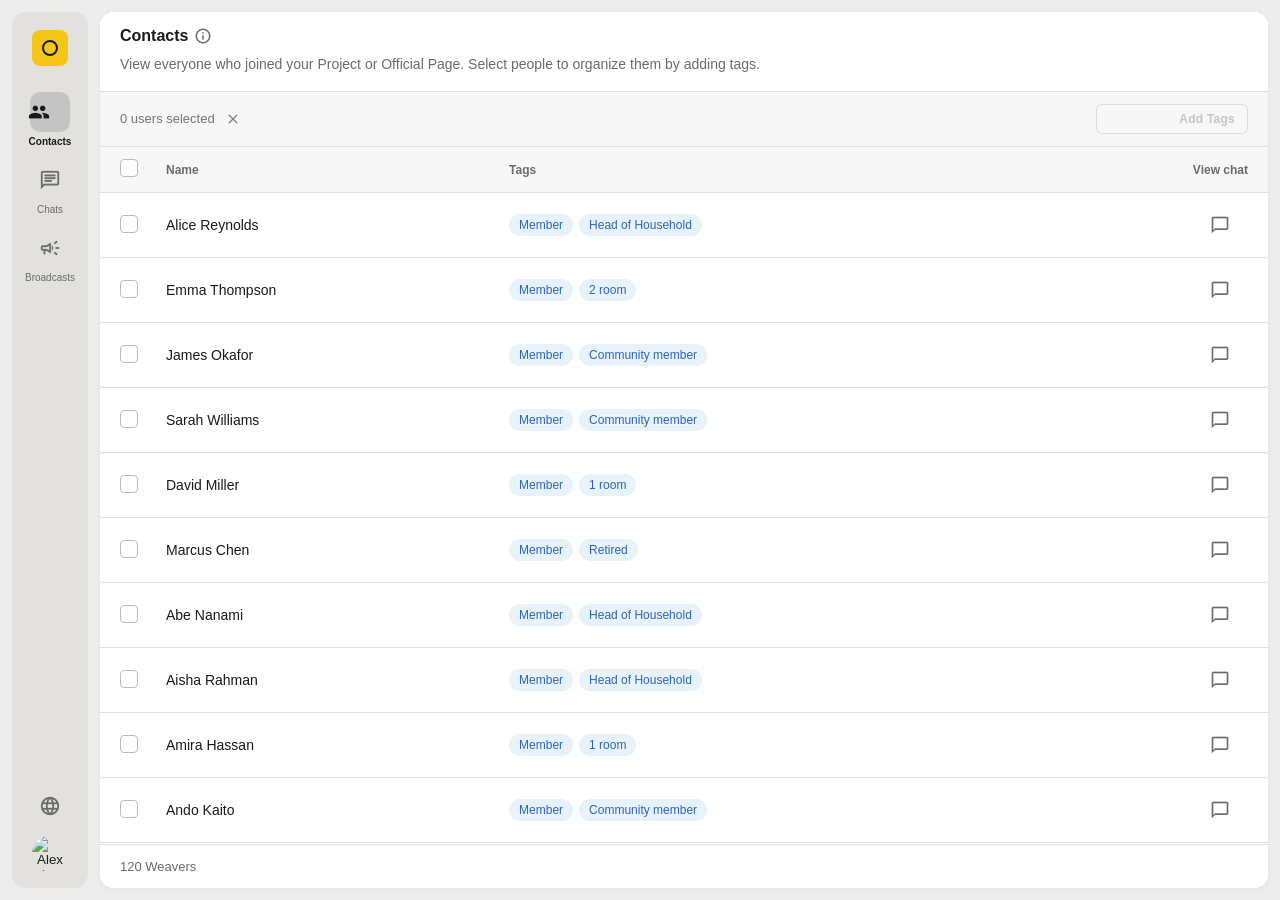
==== index.html @ 4ee02565 "Add Tags: pills without leading icon" ====
<!doctype html>
<html lang="en"><head>
  <meta charset="UTF-8">
  <meta name="viewport" content="width=device-width, initial-scale=1.0">
  <title>Chats Inbox — MVP</title>
  <link rel="stylesheet" href="styles.css">
  <link rel="stylesheet" href="https://fonts.googleapis.com/icon?family=Material+Icons">
  <link rel="stylesheet" href="https://fonts.googleapis.com/icon?family=Material+Icons+Outlined">
  <link rel="stylesheet" href="https://fonts.googleapis.com/css2?family=Material+Symbols+Outlined:opsz,wght,FILL,GRAD@20..48,100..700,0..1,-50..200">
  <style>
    .assist-btn {
      display: inline-flex;
      align-items: center;
      gap: 8px;
      padding: 8px 14px;
      background: var(--sidebar-bg);
      border: none;
      border-radius: 6px;
      color: #494644;
      font-size: 11px;
      font-weight: 700;
      letter-spacing: 0.05em;
      line-height: 1;
      white-space: nowrap;
      transition: background 0.15s;
    }

    .assist-btn:hover {
      background: var(--sidebar-active);
    }

    .assist-btn__icon {
      display: flex;
      align-items: center;
      justify-content: center;
      flex-shrink: 0;
      width: 20px;
      height: 20px;
      border-radius: 50%;
      box-sizing: border-box;
    }

    .assist-btn__icon--done {
      background: #c8e6c9;
      border: none;
    }

    .assist-btn__icon--done .material-icons {
      font-size: 12px;
      color: #2e7d32;
      line-height: 1;
    }

    .assist-btn__icon--help {
      background: #ffcdd2;
      border: none;
    }

    .assist-btn__icon--help .material-icons {
      font-size: 12px;
      color: #c62828;
      line-height: 1;
    }

    .assist-btn__icon--reassign {
      background: #d5d5d5;
      border: none;
    }

    .assist-btn__icon--reassign .material-icons {
      font-size: 12px;
      color: #494644;
      line-height: 1;
    }

    #chat-reassign-btn {
      padding: 8px 14px;
      gap: 8px;
      align-items: center;
    }

    #chat-reassign-btn:hover .assist-btn__icon--reassign {
      background: #bdbdbd;
    }

    .chat-header-actions {
      display: flex;
      align-items: center;
      gap: 8px;
    }

    #chat-done-btn {
      background: #e8f5e9;
      color: #2e7d32;
    }

    #chat-done-btn:hover {
      background: #c8e6c9;
    }

    #chat-done-btn:hover .assist-btn__icon--done {
      background: #a5d6a7;
    }

    #chat-ask-help-btn {
      position: relative;
      background: #ffebee;
      color: #c62828;
    }

    #chat-ask-help-btn:hover {
      background: #ffcdd2;
    }

    #chat-ask-help-btn:hover .assist-btn__icon--help {
      background: #ef9a9a;
    }

    #chat-ask-help-btn::after {
      content: 'Ask your supervisor for assistance';
      position: absolute;
      top: calc(100% + 8px);
      right: 0;
      padding: 6px 10px;
      background: #494644;
      color: #fff;
      font-size: 12px;
      font-weight: 500;
      letter-spacing: normal;
      text-transform: none;
      line-height: 1.35;
      border-radius: 6px;
      white-space: nowrap;
      box-shadow: 0 2px 8px rgba(0, 0, 0, 0.12);
      opacity: 0;
      visibility: hidden;
      pointer-events: none;
      transition: opacity 0.15s ease, visibility 0.15s ease;
      z-index: 20;
    }

    #chat-ask-help-btn:hover::after,
    #chat-ask-help-btn:focus-visible::after {
      opacity: 1;
      visibility: visible;
    }

    .reassign-menu__header {
      padding: 8px 12px 4px;
      font-size: 11px;
      font-weight: 600;
      color: var(--text-secondary);
      text-transform: uppercase;
      letter-spacing: 0.04em;
      list-style: none;
      pointer-events: none;
    }

    /* MVP unified panel header — compact, same component everywhere */
    .view--chats,
    .view--broadcasts,
    .view--contacts {
      --mvp-h-border: 1px solid var(--border);
      --mvp-h-single-pad: 12px 20px;
      /* Stacked header (title + subtext) — taller than single-row 52px */
      --mvp-h-title-pad: 14px 20px 0;
      --mvp-h-meta-pad: 8px 20px 16px;
      --mvp-h-min: 52px;
      --mvp-h-stacked-min: 72px;
    }

    /* Single-row panel header — shared component (Chats Inbox, Broadcasts list, chat room title) */
    .mvp-panel-header--single {
      padding: var(--mvp-h-single-pad);
      display: flex;
      align-items: center;
      min-height: var(--mvp-h-min);
      height: var(--mvp-h-min);
      box-sizing: border-box;
      background: var(--inbox-bg);
      border-bottom: var(--mvp-h-border);
    }

    .view--chats .inbox-header,
    .view--broadcasts .inbox-header {
      padding: var(--mvp-h-single-pad);
      display: flex;
      align-items: center;
      min-height: var(--mvp-h-min);
      height: var(--mvp-h-min);
      box-sizing: border-box;
      background: var(--inbox-bg);
      border-bottom: var(--mvp-h-border);
    }

    [data-od-id="chats-compose-btn"][hidden] {
      display: none !important;
    }

    #chat-operator-actions[hidden],
    #chat-operator-actions.hidden {
      display: none !important;
    }

    .view--chats .inbox-header h2[data-od-id="chats-inbox-title"],
    .view--broadcasts .inbox-header h2[data-od-id="broadcasts-inbox-title"],
    .view--contacts .contacts-page-header__top h2[data-od-id="contacts-title"],
    .view--chats .chat-header__content h2,
    .view--broadcasts .broadcast-detail-header__top h2 {
      font-size: 16px;
      font-weight: 700;
      letter-spacing: normal;
      color: var(--text-primary);
      line-height: 1.25;
      margin: 0;
    }

    /* Chat room header — same single-row component as Chats Inbox (aligned divider) */
    .view--chats .chat-header {
      display: flex;
      align-items: center;
      justify-content: space-between;
      padding: var(--mvp-h-single-pad);
      min-height: var(--mvp-h-min);
      height: var(--mvp-h-min);
      box-sizing: border-box;
      background: var(--inbox-bg);
      border-bottom: var(--mvp-h-border);
    }

    .view--broadcasts .broadcast-detail-header {
      display: block;
      padding: 0;
      box-sizing: border-box;
      background: var(--inbox-bg);
      border-bottom: var(--mvp-h-border);
    }

    .view--chats .chat-header__content {
      display: flex;
      align-items: center;
      gap: 8px;
      min-width: 0;
      flex: 1;
    }

    .view--broadcasts .broadcast-detail-header__content {
      display: contents;
    }

    .view--chats .chat-header__content h2 {
      min-width: 0;
    }

    .view--broadcasts .broadcast-detail-header__top {
      grid-column: 1;
      grid-row: 1;
      padding: var(--mvp-h-title-pad);
      display: flex;
      align-items: center;
      gap: 10px;
      box-sizing: border-box;
      min-height: 0;
      flex-wrap: nowrap;
    }

    .view--broadcasts .broadcast-detail-header__top h2 {
      min-width: 0;
      flex: 1;
      white-space: nowrap;
      overflow: hidden;
      text-overflow: ellipsis;
    }

    .view--broadcasts .broadcast-detail-header__meta {
      grid-column: 1;
      grid-row: 2;
      padding: var(--mvp-h-meta-pad);
      min-height: 0;
      box-sizing: border-box;
      display: flex;
      align-items: center;
      gap: 8px;
      flex-wrap: wrap;
    }

    .view--broadcasts .broadcast-detail-header__meta .status-pill {
      flex-shrink: 0;
    }

    .view--chats .chat-header > .chat-header-actions,
    .view--chats .chat-header > .reassign-wrap {
      flex-shrink: 0;
      margin: 0 0 0 8px;
    }

    .view--chats .chat-header > .chat-header-actions {
      position: relative;
      z-index: 2;
    }

    .view--chats .chat-header > .reassign-wrap {
      z-index: 1;
    }

    .view--chats .chat-header > .reassign-wrap {
      display: flex;
      align-items: center;
    }

    .view--chats .chat-header > .reassign-wrap .assist-btn {
      margin: 0;
    }

    .view--broadcasts .broadcast-detail-header__datetime {
      font-size: 12px;
      font-weight: 400;
      color: var(--text-secondary);
      line-height: 1.45;
      margin: 0;
    }

    /* Stacked panel header — title + subtext (Contacts, broadcast detail meta) */
    .mvp-panel-header--stacked {
      flex-shrink: 0;
      padding: 0;
      background: var(--inbox-bg);
      border-bottom: var(--mvp-h-border);
      min-height: var(--mvp-h-stacked-min);
      box-sizing: border-box;
    }

    .mvp-panel-header--stacked .mvp-panel-header__top {
      padding: var(--mvp-h-title-pad);
      display: flex;
      align-items: center;
      box-sizing: border-box;
    }

    .mvp-panel-header--stacked .mvp-panel-header__meta {
      padding: var(--mvp-h-meta-pad);
      box-sizing: border-box;
      display: flex;
      align-items: flex-start;
    }

    .view--contacts .contacts-subtitle {
      font-size: 14px;
      font-weight: 400;
      color: var(--text-secondary);
      line-height: 1.5;
      margin: 0;
      max-width: 52em;
    }

    .view--contacts .contacts-page-header {
      flex-shrink: 0;
      padding: 0;
      background: var(--inbox-bg);
      border-bottom: var(--mvp-h-border);
      min-height: var(--mvp-h-stacked-min);
      box-sizing: border-box;
    }

    .view--contacts .contacts-page-header__top {
      padding: var(--mvp-h-title-pad);
      display: flex;
      align-items: center;
      box-sizing: border-box;
    }

    .view--contacts .contacts-title-info {
      position: relative;
      display: inline-flex;
      align-items: center;
      gap: 6px;
      cursor: default;
    }

    .view--contacts .contacts-title-info__icon {
      font-size: 18px;
      width: 18px;
      height: 18px;
      color: var(--text-secondary);
      flex-shrink: 0;
      line-height: 1;
    }

    .view--contacts .contacts-title-info__tooltip {
      position: absolute;
      top: calc(100% + 8px);
      left: 0;
      z-index: 30;
      min-width: 220px;
      max-width: 280px;
      padding: 8px 12px;
      background: #494644;
      color: #fff;
      font-size: 12px;
      font-weight: 500;
      letter-spacing: normal;
      line-height: 1.45;
      border-radius: 6px;
      box-shadow: 0 2px 8px rgba(0, 0, 0, 0.12);
      opacity: 0;
      visibility: hidden;
      pointer-events: none;
      transition: opacity 0.15s ease, visibility 0.15s ease;
    }

    .view--contacts .contacts-title-info:hover .contacts-title-info__tooltip,
    .view--contacts .contacts-title-info:focus-within .contacts-title-info__tooltip {
      opacity: 1;
      visibility: visible;
    }

    .view--contacts .contacts-page-header__meta {
      padding: var(--mvp-h-meta-pad);
      box-sizing: border-box;
      display: flex;
      align-items: flex-start;
    }

    .view--contacts .contacts-subtitle {
      margin: 0;
    }

    .view--contacts .contacts-card__top {
      padding: 0;
    }

    /* Full-width action row — flush with table header (no floating bar) */
    .view--contacts .contacts-selection-bar {
      display: flex;
      align-items: center;
      justify-content: space-between;
      gap: 16px;
      min-height: 53px;
      padding: 12px 20px;
      margin: 0;
      border-radius: 0;
      border-bottom: 1px solid var(--border);
      background: #2B67B5;
      box-sizing: border-box;
    }

    .view--contacts .contacts-selection-bar.is-disabled {
      background: #f7f7f7;
      border-bottom-color: var(--border);
    }

    .view--contacts .contacts-selection-bar__left,
    .view--contacts .contacts-selection-bar__summary {
      min-width: 0;
    }

    .view--contacts .contacts-selection-pill {
      display: inline-flex;
      align-items: center;
      gap: 8px;
      padding: 0;
      border-radius: 0;
      background: transparent;
      color: #fff;
      font-size: 13px;
      font-weight: 500;
      line-height: 1.3;
    }

    .view--contacts .contacts-selection-bar.is-disabled .contacts-selection-pill {
      color: #757575;
    }

    .view--contacts .contacts-selection-pill__clear {
      width: 20px;
      height: 20px;
    }

    .view--contacts .contacts-selection-bar.is-disabled .contacts-selection-pill__clear {
      color: #757575;
    }

    .view--contacts .contacts-selection-btn {
      padding: 6px 12px;
      border-radius: 6px;
      font-size: 12px;
    }

    .view--contacts .contacts-selection-bar.is-disabled .contacts-selection-btn--outline {
      border-color: #c8c6c3;
      color: #9e9e9e;
      background: transparent;
      cursor: default;
    }

    .view--contacts .contacts-selection-bar.is-disabled .contacts-selection-btn--outline .material-icons {
      color: #9e9e9e;
    }

    .view--contacts .contacts-selection-bar.is-disabled .contacts-selection-pill {
      position: relative;
      cursor: default;
    }

    .view--contacts .contacts-selection-bar:not(.is-disabled) .contacts-selection-pill__hint {
      display: none;
    }

    .view--contacts .contacts-selection-bar.is-disabled .contacts-selection-pill__hint {
      position: absolute;
      left: 0;
      top: calc(100% + 8px);
      z-index: 20;
      min-width: 220px;
      max-width: 280px;
      padding: 8px 12px;
      border-radius: 6px;
      background: #323232;
      color: #fff;
      font-size: 12px;
      font-weight: 400;
      line-height: 1.4;
      white-space: normal;
      pointer-events: none;
      opacity: 0;
      visibility: hidden;
      transition: opacity 0.15s ease, visibility 0.15s ease;
      box-shadow: 0 2px 8px rgba(0, 0, 0, 0.15);
    }

    .view--contacts .contacts-selection-bar.is-disabled:hover .contacts-selection-pill__hint,
    .view--contacts .contacts-selection-bar.is-disabled:focus-within .contacts-selection-pill__hint {
      opacity: 1;
      visibility: visible;
    }

    .view--contacts .contacts-table th {
      border-top: none;
    }

    .compose-btn svg {
      width: 20px;
      height: 20px;
      display: block;
    }

    .view--broadcasts .inbox-header {
      justify-content: flex-start;
    }

    .view--broadcasts .inbox-header__title-row {
      display: flex;
      align-items: center;
      justify-content: space-between;
      gap: 8px;
      min-width: 0;
      width: 100%;
    }

    [data-od-id="broadcasts-compose-btn"] {
      display: inline-flex;
      align-items: center;
      justify-content: center;
      flex-shrink: 0;
      margin-left: auto;
      padding: 0;
      border: none;
      background: transparent;
      cursor: pointer;
      border-radius: 10px;
      transition: background 0.15s;
    }

    [data-od-id="broadcasts-compose-btn"] .broadcasts-compose-icon-wrap {
      width: 40px;
      height: 40px;
      display: flex;
      align-items: center;
      justify-content: center;
      border-radius: 10px;
      transition: background 0.15s;
    }

    [data-od-id="broadcasts-compose-btn"]:hover .broadcasts-compose-icon-wrap,
    [data-od-id="broadcasts-compose-btn"]:focus-visible .broadcasts-compose-icon-wrap {
      background: rgba(0, 0, 0, 0.06);
    }

    [data-od-id="broadcasts-compose-btn"] .material-icons-outlined {
      font-size: 22px;
      color: var(--text-secondary);
      line-height: 1;
    }

    [data-od-id="broadcasts-compose-btn"]:hover .material-icons-outlined,
    [data-od-id="broadcasts-compose-btn"]:focus-visible .material-icons-outlined {
      color: var(--text-primary);
    }

    .view--broadcasts [data-od-id="broadcasts-inbox-header"] {
      padding: 12px 4px 12px 20px;
    }

    .view--broadcasts [data-od-id="broadcasts-inbox-header"] .inbox-header__title-row {
      width: 100%;
    }

    .view--broadcasts [data-od-id="broadcasts-compose-btn"] {
      margin-right: 0;
    }

    /* MVP: broadcast list panel hidden — remove hidden on broadcasts-inbox-rail to restore */
    .view--broadcasts.view--broadcasts-list-hidden [data-od-id="broadcasts-inbox-rail"][hidden] {
      display: none !important;
    }

    .view--broadcasts.view--broadcasts-list-hidden .panel-rail--chat {
      padding-left: var(--panel-gap);
    }

    #broadcast-empty-new-btn {
      display: inline-flex;
      align-items: center;
      gap: 6px;
      background: #2b67b5;
      color: #fff;
      transition: background 0.15s ease;
    }

    #broadcast-empty-new-btn:hover {
      background: #245a9e;
    }

    #broadcast-empty-new-btn .material-symbols-outlined {
      font-size: 18px;
      color: #fff;
      line-height: 1;
      font-variation-settings: 'wght' 400;
    }

    /* Wizard panel header — title row + stepper below */
    .view--broadcasts .broadcast-wizard--panel .broadcast-wizard__panel-header {
      flex-shrink: 0;
      background: var(--inbox-bg);
      border-bottom: var(--mvp-h-border);
    }

    .view--broadcasts .broadcast-wizard--panel .broadcast-wizard__panel-header-title {
      padding: var(--mvp-h-single-pad);
      display: flex;
      align-items: center;
      min-height: var(--mvp-h-min);
      box-sizing: border-box;
    }

    .view--broadcasts .broadcast-wizard--panel .broadcast-wizard__panel-header-title h2 {
      font-size: 16px;
      font-weight: 700;
      letter-spacing: normal;
      color: var(--text-primary);
      line-height: 1.25;
      margin: 0;
      min-width: 0;
      white-space: nowrap;
      overflow: hidden;
      text-overflow: ellipsis;
    }

    .view--broadcasts .broadcast-wizard--panel .broadcast-wizard__stepper {
      margin: 0 !important;
      padding: 14px 20px 18px !important;
      min-height: 0 !important;
      box-sizing: border-box;
      display: flex;
      align-items: flex-start;
      justify-content: space-between;
      gap: 8px;
      background: var(--inbox-bg);
      border-bottom: none;
    }

    /* Compose step — template type chip hidden for MVP (selected on step 1) */
    .broadcast-wizard__template-selected {
      display: none !important;
    }

    .broadcast-wizard__template-selected-label {
      font-size: 12px;
      font-weight: 600;
      color: var(--text-primary);
    }

    .broadcast-wizard__template-chip {
      display: inline-flex;
      align-items: center;
      gap: 10px;
      align-self: flex-start;
      padding: 8px 14px 8px 10px;
      border: 1.5px solid #2b67b5;
      border-radius: 10px;
      background: #f5f9fd;
      box-shadow: 0 0 0 1px #2b67b5;
    }

    .broadcast-wizard__template-chip-icon {
      display: flex;
      align-items: center;
      justify-content: center;
      width: 32px;
      height: 32px;
      border: 1.5px solid #2b67b5;
      border-radius: 50%;
      color: #2b67b5;
      flex-shrink: 0;
    }

    .broadcast-wizard__template-chip-icon.material-icons {
      font-size: 18px;
    }

    .broadcast-wizard__template-chip-name {
      font-size: 14px;
      font-weight: 700;
      color: var(--text-primary);
      line-height: 1.3;
    }

    /* Audience step — tag dropdown */
    .broadcast-wizard__audience-field {
      display: flex;
      flex-direction: column;
      gap: 8px;
      max-width: 360px;
    }

    .broadcast-wizard__audience-label {
      font-size: 13px;
      font-weight: 600;
      color: var(--text-primary);
    }

    .broadcast-wizard__tag-dropdown {
      width: 100%;
    }

    .broadcast-wizard__tag-trigger {
      display: flex;
      align-items: center;
      justify-content: space-between;
      gap: 8px;
      width: 100%;
      min-height: 40px;
      padding: 6px 10px 6px 12px;
      border: 1px solid var(--border);
      border-radius: 8px;
      background: #fff;
      font-family: inherit;
      font-size: 14px;
      color: var(--text-secondary);
      cursor: pointer;
      transition: border-color 0.15s, box-shadow 0.15s;
    }

    .broadcast-wizard__tag-trigger:hover {
      border-color: #ccc;
      background: #fafafa;
    }

    .broadcast-wizard__tag-trigger:focus {
      outline: none;
      border-color: #2b67b5;
      box-shadow: 0 0 0 2px rgba(43, 103, 181, 0.15);
    }

    .broadcast-wizard__tag-trigger.has-value {
      color: #2b67b5;
    }

    .broadcast-wizard__tag-trigger-label {
      flex: 1;
      min-width: 0;
      text-align: left;
      font-size: 14px;
      line-height: 1.35;
    }

    .broadcast-wizard__tag-trigger.has-value .broadcast-wizard__tag-trigger-label {
      font-weight: 500;
      color: #2b67b5;
    }

    .broadcast-wizard__tag-trigger .filter-chevron {
      flex-shrink: 0;
    }

    .broadcast-wizard__tag-menu {
      width: 100%;
      min-width: 0;
      max-height: 240px;
      overflow-y: auto;
      padding: 6px;
    }

    .broadcast-wizard__tag-option {
      display: flex;
      align-items: center;
      justify-content: space-between;
      gap: 12px;
      width: 100%;
      padding: 8px 10px;
      border: none;
      border-radius: 6px;
      background: transparent;
      font-family: inherit;
      text-align: left;
      cursor: pointer;
      transition: background 0.12s;
    }

    .broadcast-wizard__tag-option:hover {
      background: #f5f5f5;
    }

    .broadcast-wizard__tag-option.is-selected {
      background: #e8f2fb;
    }

    .broadcast-wizard__tag-option-label {
      flex: 1;
      min-width: 0;
      font-size: 14px;
      font-weight: 400;
      color: var(--text-primary);
      line-height: 1.35;
    }

    .broadcast-wizard__tag-option.is-selected .broadcast-wizard__tag-option-label {
      font-weight: 500;
      color: #2b67b5;
    }

    .broadcast-wizard__tag-option-check {
      font-size: 18px !important;
      color: #2b67b5;
      opacity: 0;
    }

    .broadcast-wizard__tag-option.is-selected .broadcast-wizard__tag-option-check {
      opacity: 1;
    }

  </style>
</head>
<body>
  <div class="app" data-od-id="app-shell">
    <!-- Left Sidebar Rail -->
    <div class="sidebar-rail" data-od-id="sidebar-rail">
      <nav class="sidebar" data-od-id="sidebar">
        <div class="sidebar-top" data-od-id="sidebar-top">
          <div class="logo" aria-label="App logo" data-od-id="sidebar-logo">
            <span class="logo-ring"></span>
          </div>
          <div class="nav-items" data-od-id="sidebar-nav">
          <button class="nav-item active" type="button" data-view="contacts" aria-label="Contacts" data-od-id="nav-audience">
            <span class="nav-item-icon-wrap" aria-hidden="true">
              <span class="material-icons-outlined nav-item-icon nav-item-icon--outlined">groups</span>
              <span class="material-icons nav-item-icon nav-item-icon--filled">groups</span>
            </span>
            <span data-i18n="nav.contacts">Contacts</span>
          </button>
          <button class="nav-item" type="button" data-view="chats" aria-label="Chats" data-od-id="nav-chats">
            <span class="nav-item-icon-wrap" aria-hidden="true">
              <span class="material-icons-outlined nav-item-icon nav-item-icon--outlined">chat</span>
              <span class="material-icons nav-item-icon nav-item-icon--filled">chat</span>
            </span>
            <span data-i18n="nav.chats">Chats</span>
          </button>
          <button class="nav-item" type="button" data-view="broadcasts" aria-label="Broadcasts" data-od-id="nav-broadcasts">
            <span class="nav-item-icon-wrap" aria-hidden="true">
              <span class="material-icons-outlined nav-item-icon nav-item-icon--outlined">campaign</span>
              <span class="material-icons nav-item-icon nav-item-icon--filled">campaign</span>
            </span>
            <span data-i18n="nav.broadcasts">Broadcasts</span>
          </button>
        </div>
      </div>
      <div class="sidebar-bottom" data-od-id="sidebar-bottom">
        <div class="lang-switcher-wrap" id="lang-switcher-wrap" data-od-id="lang-switcher-wrap">
          <button type="button" class="nav-item lang-switcher-nav lang-switcher-nav--icon-only" id="lang-switcher-btn" aria-label="Change language" aria-haspopup="menu" aria-expanded="false" aria-controls="lang-switcher-menu">
            <span class="nav-item-icon-wrap" aria-hidden="true">
              <span class="material-icons-outlined nav-item-icon nav-item-icon--outlined">language</span>
              <span class="material-icons nav-item-icon nav-item-icon--filled">language</span>
            </span>
          </button>
          <div class="lang-switcher-menu" id="lang-switcher-menu" role="menu" aria-hidden="true" hidden>
            <button type="button" class="lang-switcher-menu__item is-active" data-locale="en" role="menuitemradio" aria-checked="true">
              <span>English</span>
              <span class="lang-switcher-menu__check material-icons" aria-hidden="true">check</span>
            </button>
            <button type="button" class="lang-switcher-menu__item" data-locale="ja" role="menuitemradio" aria-checked="false">
              <span>日本語</span>
              <span class="lang-switcher-menu__check material-icons" aria-hidden="true">check</span>
            </button>
          </div>
        </div>
        <div class="profile-menu-wrap" data-od-id="sidebar-profile-wrap">
          <div class="profile-avatar-wrap">
            <button type="button" class="profile-avatar" id="profile-avatar-btn" title="Account menu" aria-haspopup="menu" aria-expanded="false" aria-controls="profile-menu" data-od-id="sidebar-profile">
              <span class="profile-avatar__image" id="profile-avatar-image">
                <img src="https://images.unsplash.com/photo-1507003211169-0a1dd7228f2d?w=80&h=80&fit=crop&crop=face" alt="Alex Rivera" />
              </span>
            </button>
            <span class="supervisor-badge hidden" id="supervisor-badge" aria-hidden="true">SV</span>
          </div>
          <div class="profile-menu" id="profile-menu" role="menu" aria-hidden="true" hidden>
            <button class="profile-menu__item hidden" type="button" id="toggle-supervisor-btn" role="menuitem" hidden>
              <span class="material-icons" aria-hidden="true">supervisor_account</span>
              <span id="toggle-supervisor-label">Switch to Supervisor</span>
            </button>
          </div>
        </div>
      </div>
      </nav>
    </div>

    <!-- Chats view -->
    <div class="view view--chats hidden" id="view-chats" data-od-id="view-chats">
    <div class="panel-rail panel-rail--inbox" data-od-id="chats-inbox-rail">
      <aside class="inbox panel" data-od-id="chats-inbox-panel">
      <header class="inbox-header mvp-panel-header mvp-panel-header--single" data-od-id="chats-inbox-header">
        <h2 data-od-id="chats-inbox-title" data-i18n="chats.inboxTitle">Chats Inbox</h2>
        <button class="icon-btn compose-btn" type="button" aria-label="New message" data-od-id="chats-compose-btn" hidden>
          <svg width="20" height="20" viewBox="0 0 24 24" fill="none" xmlns="http://www.w3.org/2000/svg" aria-hidden="true">
            <path d="M5.8942 16.75L4.01985 18.6243C3.87457 18.7696 3.70993 18.8053 3.52595 18.7313C3.34198 18.6573 3.25 18.5167 3.25 18.3096V5.05768C3.25 4.56056 3.427 4.135 3.781 3.781C4.135 3.427 4.56056 3.25 5.05768 3.25H16.9423C17.4394 3.25 17.8649 3.427 18.2189 3.781C18.5729 4.135 18.75 4.56056 18.75 5.05768V9.275C18.75 9.4814 18.6766 9.65383 18.5298 9.7923C18.383 9.93075 18.2048 9.99998 17.9952 9.99998C17.7856 9.99998 17.609 9.9281 17.4654 9.78435C17.3218 9.6406 17.25 9.46248 17.25 9.25V5.05768C17.25 4.96793 17.2212 4.8942 17.1635 4.8365C17.1058 4.7788 17.032 4.74995 16.9423 4.74995H5.05768C4.96792 4.74995 4.8942 4.7788 4.8365 4.8365C4.7788 4.8942 4.74995 4.96793 4.74995 5.05768V15.25H11.2211C11.4275 15.25 11.6042 15.3234 11.751 15.4702C11.8977 15.617 11.9711 15.7952 11.9711 16.0048C11.9711 16.2144 11.8977 16.391 11.751 16.5346C11.6042 16.6782 11.4275 16.75 11.2211 16.75H5.8942ZM7.80765 8.74995H14.1923C14.4048 8.74995 14.5829 8.67805 14.7267 8.53425C14.8704 8.39043 14.9423 8.21223 14.9423 7.99965C14.9423 7.78705 14.8704 7.60896 14.7267 7.46538C14.5829 7.32179 14.4048 7.25 14.1923 7.25H7.80765C7.59515 7.25 7.41703 7.3219 7.2733 7.4657C7.12955 7.60952 7.05768 7.78772 7.05768 8.0003C7.05768 8.2129 7.12955 8.39099 7.2733 8.53458C7.41703 8.67816 7.59515 8.74995 7.80765 8.74995ZM7.80765 12.75H11.1923C11.4048 12.75 11.5829 12.6781 11.7267 12.5343C11.8704 12.3904 11.9423 12.2122 11.9423 11.9997C11.9423 11.7871 11.8704 11.609 11.7267 11.4654C11.5829 11.3218 11.4048 11.25 11.1923 11.25H7.80765C7.59515 11.25 7.41703 11.3219 7.2733 11.4657C7.12955 11.6095 7.05768 11.7877 7.05768 12.0003C7.05768 12.2129 7.12955 12.391 7.2733 12.5346C7.41703 12.6782 7.59515 12.75 7.80765 12.75ZM17.25 16.75H15C14.7875 16.75 14.6094 16.6781 14.4656 16.5343C14.3219 16.3904 14.25 16.2122 14.25 15.9997C14.25 15.7871 14.3219 15.609 14.4656 15.4654C14.6094 15.3218 14.7875 15.25 15 15.25H17.25V13C17.25 12.7875 17.3219 12.6094 17.4657 12.4656C17.6095 12.3219 17.7877 12.25 18.0003 12.25C18.2129 12.25 18.391 12.3219 18.5346 12.4656C18.6782 12.6094 18.75 12.7875 18.75 13V15.25H21C21.2125 15.25 21.3906 15.3219 21.5344 15.4657C21.6781 15.6095 21.75 15.7877 21.75 16.0003C21.75 16.2129 21.6781 16.391 21.5344 16.5346C21.3906 16.6782 21.2125 16.75 21 16.75H18.75V19C18.75 19.2125 18.6781 19.3906 18.5343 19.5343C18.3904 19.6781 18.2122 19.75 17.9997 19.75C17.787 19.75 17.609 19.6781 17.4654 19.5343C17.3218 19.3906 17.25 19.2125 17.25 19V16.75Z" fill="#494644"/>
          </svg>
        </button>
      </header>

      <div class="inbox-operator-filter hidden" id="chats-operator-filter" data-od-id="chats-operator-filter">
        <div class="filter-dropdown inbox-operator-dropdown">
          <button class="filter-btn filter-btn--plain" type="button" id="chats-operator-filter-btn" aria-haspopup="listbox" aria-expanded="false">
            <span class="filter-btn__label" id="chats-operator-filter-label">All operators</span>
            <span class="material-icons filter-chevron" aria-hidden="true">expand_more</span>
          </button>
          <ul class="filter-menu hidden" id="chats-operator-filter-menu" role="listbox">
            <li><button type="button" data-value="">All operators</button></li>
            <li><button type="button" data-value="you">Alex Rivera</button></li>
            <li><button type="button" data-value="jane">Jane Smith</button></li>
            <li><button type="button" data-value="mike">Mike Torres</button></li>
          </ul>
        </div>
      </div>

      <ul class="chat-list" id="chat-list" role="list" data-od-id="chat-list"></ul>
      </aside>
    </div>

    <!-- Active Chat -->
    <div class="panel-rail panel-rail--chat" data-od-id="chat-panel-rail">
      <main class="chat-panel panel" data-od-id="chat-panel">
      <header class="chat-header mvp-panel-header mvp-panel-header--single" data-od-id="chat-header">
        <div class="chat-header__content" data-od-id="chat-title-group">
          <h2 id="chat-title" data-od-id="chat-title">Alice Reynolds</h2>
        </div>
        <div class="chat-header-actions hidden" id="chat-operator-actions" data-od-id="chat-assist-btn" hidden aria-hidden="true">
          <button class="assist-btn" type="button" aria-label="Mark conversation as done" id="chat-done-btn" data-od-id="chat-done-btn">
            <span class="assist-btn__icon assist-btn__icon--done" aria-hidden="true">
              <span class="material-icons">check</span>
            </span>
            DONE
          </button>
          <button class="assist-btn" type="button" aria-label="Ask for help — Ask your supervisor for assistance" id="chat-ask-help-btn" data-od-id="chat-ask-help-btn">
            <span class="assist-btn__icon assist-btn__icon--help" aria-hidden="true">
              <span class="material-icons">flag</span>
            </span>
            ASK FOR HELP
          </button>
        </div>
        <div class="reassign-wrap hidden" id="chat-reassign-wrap" data-od-id="chat-reassign-wrap">
          <div class="filter-dropdown reassign-dropdown">
            <button class="assist-btn reassign-btn" type="button" id="chat-reassign-btn" aria-haspopup="listbox" aria-expanded="false">
              <span class="assist-btn__icon assist-btn__icon--reassign" aria-hidden="true">
                <span class="material-icons">person</span>
              </span>
              REASSIGN
            </button>
            <ul class="filter-menu reassign-menu hidden" id="chat-reassign-menu" role="listbox"></ul>
          </div>
        </div>
      </header>

      <div class="messages" id="messages" data-od-id="chat-messages"></div>

      <footer class="composer" data-od-id="chat-composer">
        <div class="attach-menu-wrap" data-od-id="chat-attach-wrap">
          <button class="attach-btn" type="button" id="chat-attach-btn" aria-label="Attach" aria-haspopup="menu" aria-expanded="false" aria-controls="chat-attach-menu" data-od-id="chat-attach-btn">
            <span class="material-symbols-outlined composer-icon" aria-hidden="true">add</span>
          </button>
          <div class="attach-menu" id="chat-attach-menu" role="menu" aria-hidden="true">
            <button class="attach-menu__item" type="button" data-attach-action="image" role="menuitem">
              <span class="material-symbols-outlined composer-icon" aria-hidden="true">image</span>
              <span data-i18n="chats.attachImage">Attach image</span>
            </button>
            <button class="attach-menu__item" type="button" data-attach-action="template" aria-haspopup="dialog" aria-controls="template-modal" role="menuitem">
              <span class="material-symbols-outlined composer-icon" aria-hidden="true">article</span>
              <span data-i18n="chats.template">Template</span>
            </button>
          </div>
          <input type="file" id="chat-image-input" class="visually-hidden" accept="image/*" tabindex="-1">
        </div>
        <input type="text" class="message-input" id="message-input" placeholder="Message" autocomplete="off" data-od-id="chat-message-input" data-i18n-placeholder="chats.messagePlaceholder">
        <button type="button" class="composer-send-btn" id="chat-send-btn" disabled aria-label="Send message" data-od-id="chat-send-btn" data-i18n="chats.send" data-i18n-aria="chats.sendAria">
          Send
        </button>
      </footer>
      </main>
    </div>
    </div>

    <!-- Broadcasts view -->
    <div class="view view--broadcasts view--broadcasts-list-hidden hidden" id="view-broadcasts" data-od-id="view-broadcasts">
      <!-- MVP: list panel hidden — remove hidden to restore sent-broadcast list -->
      <div class="panel-rail panel-rail--inbox" data-od-id="broadcasts-inbox-rail" hidden>
        <aside class="inbox panel" data-od-id="broadcasts-inbox-panel">
          <header class="inbox-header mvp-panel-header mvp-panel-header--single" data-od-id="broadcasts-inbox-header">
            <div class="inbox-header__title-row">
              <h2 data-od-id="broadcasts-inbox-title" data-i18n="broadcasts.title">Broadcasts</h2>
              <button type="button" aria-label="Create new broadcast" data-od-id="broadcasts-compose-btn" data-i18n-aria="broadcasts.createNewAria">
                <span class="broadcasts-compose-icon-wrap" aria-hidden="true">
                  <span class="material-icons-outlined">edit_note</span>
                </span>
              </button>
            </div>
          </header>

          <ul class="broadcast-list" id="broadcast-list" role="list" data-od-id="broadcast-list"></ul>
        </aside>
      </div>

      <div class="panel-rail panel-rail--chat" data-od-id="broadcast-detail-rail">
        <div class="broadcast-empty-state panel" id="broadcast-empty-state" data-od-id="broadcast-empty-state" hidden aria-hidden="true">
          <div class="broadcast-empty-state__content">
            <h2 class="broadcast-empty-state__title" data-i18n="broadcasts.emptyTitle">Your Broadcasts</h2>
            <p class="broadcast-empty-state__desc" data-i18n="broadcasts.emptyDesc">Create a new broadcast to reach your contacts by tag.</p>
            <button type="button" class="broadcast-empty-state__btn" id="broadcast-empty-new-btn" aria-label="Create new broadcast" data-i18n-aria="broadcasts.createNewAria">
              <span class="material-symbols-outlined" aria-hidden="true">add</span>
              <span data-i18n="broadcasts.createNew">Create new</span>
            </button>
          </div>
        </div>
        <main class="broadcast-detail panel" id="broadcast-detail" data-od-id="broadcast-detail-panel" hidden aria-hidden="true"></main>
        <div class="broadcast-wizard broadcast-wizard--panel panel" id="broadcast-wizard" hidden aria-hidden="true">
          <div class="broadcast-wizard__dialog" role="region" aria-label="New broadcast">
            <button type="button" class="broadcast-wizard__close" id="broadcast-wizard-close" aria-label="Close" hidden>
              <span class="material-icons" aria-hidden="true">close</span>
            </button>
            <header class="broadcast-wizard__panel-header" data-od-id="broadcast-wizard-header">
              <div class="broadcast-wizard__panel-header-title">
                <h2 id="broadcast-wizard-panel-title" data-i18n="broadcasts.wizardTitle">New broadcast</h2>
              </div>
              <nav class="broadcast-wizard__stepper" id="broadcast-wizard-stepper" aria-label="Broadcast creation steps"></nav>
            </header>
            <div class="broadcast-wizard__body" id="broadcast-wizard-body">
              <section class="broadcast-wizard__panel" id="broadcast-wizard-step-template" data-step="1">
                <h3 class="broadcast-wizard__panel-title" data-i18n="wizard.templateTitle">Choose a template</h3>
                <p class="broadcast-wizard__panel-desc" data-i18n="wizard.templateDesc">Pick the format that best fits your message — you can customize it next.</p>
                <div class="broadcast-wizard__template-grid" id="broadcast-wizard-template-grid"></div>
              </section>
              <section class="broadcast-wizard__panel hidden" id="broadcast-wizard-step-compose" data-step="2">
                <h3 class="broadcast-wizard__panel-title" data-i18n="wizard.composeTitle">Compose your message</h3>
                <p class="broadcast-wizard__panel-desc" data-i18n="wizard.composeDesc">Write the broadcast title and message your contacts will receive.</p>
                <form class="broadcast-wizard__form" id="broadcast-wizard-compose-form" novalidate>
                  <div class="broadcast-wizard__template-selected" id="broadcast-wizard-template-selected" hidden>
                    <span class="broadcast-wizard__template-selected-label">Template type</span>
                    <div class="broadcast-wizard__template-chip">
                      <span class="material-icons broadcast-wizard__template-chip-icon" id="broadcast-wizard-template-chip-icon" aria-hidden="true"></span>
                      <span class="broadcast-wizard__template-chip-name" id="broadcast-wizard-template-chip-name"></span>
                    </div>
                  </div>
                  <div class="broadcast-wizard__field">
                    <label class="broadcast-wizard__label" for="broadcast-wizard-title-input" data-i18n="wizard.fieldTitle">Title</label>
                    <input type="text" class="broadcast-wizard__input" id="broadcast-wizard-title-input" placeholder="Enter your title" maxlength="60" autocomplete="off" data-i18n-placeholder="wizard.titlePlaceholder">
                    <span class="broadcast-wizard__counter" id="broadcast-wizard-title-counter">0 / 60</span>
                  </div>
                  <div class="broadcast-wizard__field">
                    <label class="broadcast-wizard__label" for="broadcast-wizard-message-input" data-i18n="wizard.fieldMessage">Message</label>
                    <textarea class="broadcast-wizard__textarea" id="broadcast-wizard-message-input" rows="5" maxlength="250" placeholder="Enter message" data-i18n-placeholder="wizard.messagePlaceholder"></textarea>
                    <span class="broadcast-wizard__counter" id="broadcast-wizard-message-counter">0 / 250</span>
                  </div>
                  <div class="broadcast-wizard__field hidden" id="broadcast-wizard-link-field">
                    <label class="broadcast-wizard__label" for="broadcast-wizard-link-input" id="broadcast-wizard-link-label" data-i18n="wizard.fieldLink">Link</label>
                    <input type="text" class="broadcast-wizard__input" id="broadcast-wizard-link-input" placeholder="https://example.com" autocomplete="off" inputmode="url" data-i18n-placeholder="wizard.linkPlaceholder">
                    <p class="broadcast-wizard__error hidden" id="broadcast-wizard-link-error">
                      <span class="material-icons" aria-hidden="true">error_outline</span>
                      <span data-i18n="wizard.invalidLink">Invalid link format</span>
                    </p>
                  </div>
                </form>
              </section>
              <section class="broadcast-wizard__panel hidden" id="broadcast-wizard-step-audience" data-step="3">
                <h3 class="broadcast-wizard__panel-title" data-i18n="wizard.audiencePageTitle">Select contacts by tag</h3>
                <p class="broadcast-wizard__panel-desc" data-i18n="wizard.audienceDesc">Pick one tag — everyone with that tag will receive this message.</p>
                <div class="broadcast-wizard__audience-panel">
                  <div class="broadcast-wizard__audience-field">
                    <span class="broadcast-wizard__audience-label" id="broadcast-wizard-audience-label-text" data-i18n="wizard.fieldTag">Tag</span>
                    <div class="filter-dropdown broadcast-wizard__tag-dropdown">
                      <button type="button" class="broadcast-wizard__tag-trigger" id="broadcast-wizard-audience-trigger" aria-haspopup="listbox" aria-expanded="false" aria-labelledby="broadcast-wizard-audience-label-text broadcast-wizard-audience-label">
                        <span class="broadcast-wizard__tag-trigger-label" id="broadcast-wizard-audience-label">Select a tag</span>
                        <span class="material-icons filter-chevron" aria-hidden="true">expand_more</span>
                      </button>
                      <ul class="filter-menu broadcast-wizard__tag-menu hidden" id="broadcast-wizard-audience-menu" role="listbox" aria-labelledby="broadcast-wizard-audience-label-text"></ul>
                    </div>
                  </div>
                  <div class="broadcast-wizard__audience-count hidden" id="broadcast-wizard-audience-count" role="status" aria-live="polite"></div>
                  <p class="broadcast-wizard__audience-hint hidden" id="broadcast-wizard-audience-warning">
                    <span class="material-icons" aria-hidden="true">info</span>
                    <span id="broadcast-wizard-audience-warning-text">Select a tag to continue.</span>
                  </p>
                </div>
              </section>
              <section class="broadcast-wizard__panel hidden" id="broadcast-wizard-step-schedule" data-step="4">
                <h3 class="broadcast-wizard__panel-title">When should this send?</h3>
                <p class="broadcast-wizard__panel-desc">Send immediately or pick a date and time for later delivery.</p>
                <div class="broadcast-wizard__schedule-options" role="radiogroup" aria-label="Send timing">
                  <label class="broadcast-wizard__schedule-card">
                    <input type="radio" name="broadcast-send-mode" value="now" checked>
                    <span class="broadcast-wizard__schedule-card-body">
                      <span class="material-icons" aria-hidden="true">send</span>
                      <span class="broadcast-wizard__schedule-card-title">Send now</span>
                      <span class="broadcast-wizard__schedule-card-desc">Deliver as soon as you confirm</span>
                    </span>
                  </label>
                  <label class="broadcast-wizard__schedule-card">
                    <input type="radio" name="broadcast-send-mode" value="schedule">
                    <span class="broadcast-wizard__schedule-card-body">
                      <span class="material-icons" aria-hidden="true">schedule</span>
                      <span class="broadcast-wizard__schedule-card-title">Schedule for later</span>
                      <span class="broadcast-wizard__schedule-card-desc">Pick a date and time</span>
                    </span>
                  </label>
                </div>
                <div class="broadcast-wizard__schedule-fields hidden" id="broadcast-wizard-schedule-fields">
                  <div class="broadcast-wizard__schedule-row">
                    <div class="broadcast-wizard__field">
                      <label class="broadcast-wizard__label" for="broadcast-wizard-date-input">Date</label>
                      <input type="date" class="broadcast-wizard__input" id="broadcast-wizard-date-input">
                    </div>
                    <div class="broadcast-wizard__field">
                      <label class="broadcast-wizard__label" for="broadcast-wizard-time-input">Time</label>
                      <input type="time" class="broadcast-wizard__input" id="broadcast-wizard-time-input">
                    </div>
                  </div>
                  <p class="broadcast-wizard__timezone">Timezone: America/New_York (GMT-5)</p>
                </div>
              </section>
              <section class="broadcast-wizard__panel hidden" id="broadcast-wizard-step-preview" data-step="4">
                <h3 class="broadcast-wizard__panel-title" data-i18n="wizard.previewTitle">Review before sending</h3>
                <p class="broadcast-wizard__panel-desc" data-i18n="wizard.previewDesc">Confirm everything looks correct — you can still go back to edit any step.</p>
                <div class="broadcast-wizard__preview-layout">
                  <div class="broadcast-wizard__preview-box">
                    <div class="broadcast-wizard__preview-message" id="broadcast-wizard-preview-message"></div>
                  </div>
                  <section class="broadcast-section broadcast-wizard__preview-summary">
                    <h3 data-i18n="wizard.summary">Summary</h3>
                    <dl class="summary-list" id="broadcast-wizard-summary"></dl>
                  </section>
                </div>
              </section>
            </div>
            <footer class="broadcast-wizard__footer">
              <div class="broadcast-wizard__footer-left">
                <button type="button" class="btn-back-broadcast hidden" id="broadcast-wizard-back" data-i18n="common.back">BACK</button>
              </div>
              <div class="broadcast-wizard__footer-actions">
                <button type="button" class="btn-cancel-broadcast" id="broadcast-wizard-discard" data-i18n="common.cancel">CANCEL</button>
                <button type="button" class="btn-edit-broadcast" id="broadcast-wizard-next" data-i18n="common.continue">CONTINUE</button>
              </div>
            </footer>
          </div>
        </div>
      </div>
    </div>

    <!-- Contacts view -->
    <div class="view view--contacts" id="view-contacts" data-od-id="view-contacts">
      <div class="panel-rail panel-rail--full" data-od-id="contacts-rail">
        <main class="contacts-panel" data-od-id="contacts-panel">
          <div class="contacts-card" data-od-id="contacts-card">
            <header class="contacts-page-header mvp-panel-header mvp-panel-header--stacked" data-od-id="contacts-header">
              <div class="contacts-page-header__top">
                <div class="contacts-title-info" tabindex="0" aria-describedby="contacts-info-tooltip">
                  <h2 data-od-id="contacts-title" data-i18n="contacts.title">Contacts</h2>
                  <span class="material-icons-outlined contacts-title-info__icon" aria-hidden="true">info</span>
                  <span class="contacts-title-info__tooltip" role="tooltip" id="contacts-info-tooltip" data-i18n="contacts.infoTooltip">Contacts are your Project or Official Page participants</span>
                </div>
              </div>
              <div class="contacts-page-header__meta">
                <p class="contacts-subtitle" data-od-id="contacts-subtitle" data-i18n="contacts.subtitle">View everyone who joined your Project or Official Page. Select people to organize them by adding tags.</p>
              </div>
            </header>

            <div class="contacts-card__top" data-od-id="contacts-card-top">
              <div class="contacts-search-wrap hidden" data-od-id="contacts-search-wrap" hidden aria-hidden="true">
                <span class="material-icons contacts-search-icon" aria-hidden="true">search</span>
                <input type="search" class="contacts-search" id="contacts-search" placeholder="Search contacts" autocomplete="off" data-od-id="contacts-search">
              </div>
              <div class="contacts-toolbar hidden" data-od-id="contacts-toolbar" hidden aria-hidden="true">
                <div class="contacts-toolbar__row">
                <div class="contacts-filters" data-od-id="contacts-filters">
                  <div class="filter-dropdown hidden" data-od-id="contacts-filter-role" hidden aria-hidden="true">
                    <button class="filter-btn" type="button" id="filter-role-btn" aria-haspopup="listbox" aria-expanded="false">
                      <span class="filter-btn__label">User Role</span>
                      <span class="material-icons filter-chevron" aria-hidden="true">expand_more</span>
                    </button>
                    <ul class="filter-menu filter-menu--radio hidden" id="filter-role-menu" role="listbox">
                      <li class="filter-menu__hint">One role at a time</li>
                      <li><button type="button" class="filter-radio-item" data-value="">All roles</button></li>
                      <li><button type="button" class="filter-radio-item" data-value="Resident">Resident</button></li>
                      <li><button type="button" class="filter-radio-item" data-value="Worker">Worker</button></li>
                      <li><button type="button" class="filter-radio-item" data-value="Visitor">Visitor</button></li>
                    </ul>
                  </div>
                  <div class="filter-dropdown filter-dropdown--tags" data-od-id="contacts-filter-tags">
                    <button class="filter-btn" type="button" id="filter-tags-btn" aria-haspopup="listbox" aria-expanded="false">
                      <span class="filter-btn__label">Tags</span>
                      <span class="filter-btn__count hidden" id="filter-tags-count" aria-hidden="true"></span>
                      <span class="material-icons filter-chevron" aria-hidden="true">expand_more</span>
                    </button>
                    <ul class="filter-menu filter-menu--checkbox hidden" id="filter-tags-menu" role="listbox">
                      <li class="filter-menu__hint">Select any — matches all chosen</li>
                      <li>
                        <label class="filter-check">
                          <input type="checkbox" value="Member">
                          <span class="filter-check__box" aria-hidden="true"></span>
                          <span class="filter-check__label">Member</span>
                        </label>
                      </li>
                      <li>
                        <label class="filter-check">
                          <input type="checkbox" value="Head of Household">
                          <span class="filter-check__box" aria-hidden="true"></span>
                          <span class="filter-check__label">Head of Household</span>
                        </label>
                      </li>
                      <li>
                        <label class="filter-check">
                          <input type="checkbox" value="1 room">
                          <span class="filter-check__box" aria-hidden="true"></span>
                          <span class="filter-check__label">1 room</span>
                        </label>
                      </li>
                      <li>
                        <label class="filter-check">
                          <input type="checkbox" value="2 room">
                          <span class="filter-check__box" aria-hidden="true"></span>
                          <span class="filter-check__label">2 room</span>
                        </label>
                      </li>
                      <li>
                        <label class="filter-check">
                          <input type="checkbox" value="Retired">
                          <span class="filter-check__box" aria-hidden="true"></span>
                          <span class="filter-check__label">Retired</span>
                        </label>
                      </li>
                    </ul>
                  </div>
                </div>
                <button class="contacts-select-all-btn" type="button" id="contacts-select-all-btn" data-od-id="contacts-select-all-btn">
                  Select all <span id="contacts-toolbar-select-total">120</span> users
                </button>
                </div>
                <div class="contacts-active-filters" id="contacts-active-filters" data-od-id="contacts-active-tags" hidden>
                  <div class="contacts-active-filters__chips" id="contacts-active-tags"></div>
                  <button class="contacts-clear-filters" type="button" id="contacts-clear-filters" hidden>Clear filters</button>
                </div>
              </div>

              <div class="contacts-selection-bar is-disabled" id="contacts-selection-bar" data-od-id="contacts-selection-bar">
                <div class="contacts-selection-bar__left">
                  <div class="contacts-selection-bar__summary">
                    <span class="contacts-selection-pill" tabindex="0">
                      <span id="contacts-selection-count">0 users selected</span>
                      <span class="contacts-selection-pill__hint" role="tooltip" id="contacts-selection-hint" data-i18n="contacts.selectionHint">Select contacts to add tags</span>
                      <button type="button" class="contacts-selection-pill__clear" id="contacts-selection-clear" aria-label="Clear selection" hidden>
                        <span class="material-icons">close</span>
                      </button>
                    </span>
                  </div>
                </div>
                <div class="contacts-selection-bar__actions">
                  <div class="filter-dropdown add-tags-dropdown" id="contacts-add-tags-wrap">
                    <button type="button" class="contacts-selection-btn contacts-selection-btn--outline" id="contacts-add-tags-btn" aria-haspopup="dialog" aria-expanded="false" disabled>
                      <span class="material-icons">sell</span>
                      <span data-i18n="contacts.addTags">Add Tags</span>
                    </button>
                    <div class="add-tags-popover hidden" id="contacts-add-tags-menu" role="dialog" aria-label="Add tags to selected contacts" aria-hidden="true">
                      <div class="add-tags-popover__header">
                        <p class="add-tags-popover__title" data-i18n="contacts.addTagsTitle">Add tags</p>
                      </div>
                      <div class="add-tags-popover__body">
                        <div class="add-tags-popover__selected hidden" id="contacts-add-tags-selected" aria-live="polite"></div>
                        <div class="add-tags-popover__field-group">
                          <label class="add-tags-popover__field-label" for="contacts-add-tags-search" data-i18n="contacts.addTagsHint">Type to search existing tags</label>
                          <label class="add-tags-popover__field" for="contacts-add-tags-search">
                            <span class="material-icons" aria-hidden="true">search</span>
                            <input type="search" id="contacts-add-tags-search" placeholder="Search tags" autocomplete="off" aria-label="Search tags" data-i18n-placeholder="contacts.searchTags" data-i18n-aria="contacts.searchTags">
                          </label>
                          <ul class="add-tags-popover__results hidden" id="contacts-add-tags-list" role="listbox" aria-label="Tag search results"></ul>
                        </div>
                        <div class="add-tags-popover__field-group">
                          <label class="add-tags-popover__field-label" for="contacts-add-tags-new" data-i18n="contacts.createNewLabel">Create new</label>
                          <label class="add-tags-popover__field add-tags-popover__field--create" for="contacts-add-tags-new">
                            <span class="material-icons" aria-hidden="true">label</span>
                            <input type="text" id="contacts-add-tags-new" placeholder="New tag name" maxlength="40" aria-label="New tag name" data-i18n-placeholder="contacts.newTagPlaceholder" data-i18n-aria="contacts.newTagPlaceholder">
                            <button type="button" class="add-tags-popover__field-plus" id="contacts-add-tags-create-btn" disabled aria-label="Create tag" data-i18n-aria="contacts.createTag">
                              <span class="material-icons" aria-hidden="true">add</span>
                            </button>
                          </label>
                        </div>
                      </div>
                      <div class="add-tags-popover__footer">
                        <button type="button" class="add-tags-popover__cancel" id="contacts-add-tags-cancel" data-i18n="contacts.cancel">Cancel</button>
                        <button type="button" class="add-tags-popover__apply" id="contacts-add-tags-apply" disabled data-i18n="contacts.applyTags">Apply tags</button>
                      </div>
                    </div>
                  </div>
                  <button type="button" class="contacts-selection-btn contacts-selection-btn--solid hidden" id="contacts-create-template-btn" hidden aria-hidden="true">
                    + CREATE TEMPLATE
                  </button>
                </div>
              </div>
            </div>

            <div class="contacts-table-wrap" data-od-id="contacts-table-wrap">
              <table class="contacts-table" id="contacts-table" data-od-id="contacts-table">
                <thead>
                  <tr>
                    <th class="col-check">
                      <label class="contacts-checkbox">
                        <input type="checkbox" id="contacts-check-all" aria-label="Select all matching users">
                        <span class="contacts-checkbox__mark"></span>
                      </label>
                    </th>
                    <th class="col-name" data-i18n="contacts.colName">Name</th>
                    <th class="col-tags" data-i18n="contacts.colTags">Tags</th>
                    <th class="col-chat" data-i18n="contacts.colViewChat">View chat</th>
                  </tr>
                </thead>
                <tbody id="contacts-tbody" data-od-id="contacts-tbody"></tbody>
              </table>
            </div>

            <footer class="contacts-footer" data-od-id="contacts-footer">
              <span class="contacts-showing" id="contacts-showing">120 Weavers</span>
              <div class="contacts-pagination hidden" data-od-id="contacts-pagination" hidden aria-hidden="true">
                <div class="filter-dropdown contacts-rows-dropdown">
                  <button class="filter-btn filter-btn--plain" type="button" id="rows-per-page-btn" aria-haspopup="listbox">
                    Rows per page: <span id="rows-per-page-value">10</span>
                    <span class="material-icons filter-chevron" aria-hidden="true">expand_more</span>
                  </button>
                  <ul class="filter-menu filter-menu--up hidden" id="rows-per-page-menu" role="listbox">
                    <li><button type="button" data-value="10">10</button></li>
                    <li><button type="button" data-value="25">25</button></li>
                    <li><button type="button" data-value="50">50</button></li>
                  </ul>
                </div>
                <span class="contacts-page-range" id="contacts-page-range">1–10 of 120</span>
                <div class="contacts-page-nav">
                  <button class="icon-btn contacts-page-btn" type="button" id="contacts-prev-page" aria-label="Previous page" disabled>
                    <span class="material-icons">chevron_left</span>
                  </button>
                  <button class="icon-btn contacts-page-btn" type="button" id="contacts-next-page" aria-label="Next page">
                    <span class="material-icons">chevron_right</span>
                  </button>
                </div>
              </div>
            </footer>
          </div>
        </main>
      </div>
    </div>
  </div>

  <div class="template-modal" id="template-modal" hidden aria-hidden="true">
    <div class="template-modal__backdrop" id="template-modal-backdrop"></div>
    <div class="template-modal__dialog" role="dialog" aria-modal="true" aria-labelledby="template-modal-title">
      <button type="button" class="template-modal__close" id="template-modal-close" aria-label="Close">
        <span class="material-icons">close</span>
      </button>
      <header class="template-modal__header">
        <h2 id="template-modal-title" data-i18n="templateModal.title">Choose your template</h2>
        <p class="template-modal__subtitle" id="template-modal-subtitle" data-i18n="templateModal.subtitleChat">Select how you want to engage with your contact</p>
      </header>
      <div class="template-modal__grid" id="template-modal-grid"></div>
      <p class="template-modal__hint" data-i18n="templateModal.hint">You can customize each template in the next step</p>
    </div>
  </div>

  <div class="template-composer-modal" id="template-composer-modal" hidden aria-hidden="true">
    <div class="template-composer-modal__backdrop" id="template-composer-backdrop"></div>
    <div class="template-composer-modal__dialog" role="dialog" aria-modal="true" aria-labelledby="template-composer-title">
      <button type="button" class="template-composer-modal__close" id="template-composer-close" aria-label="Close">
        <span class="material-icons">close</span>
      </button>
      <header class="template-composer-modal__header">
        <h2 id="template-composer-title">Surveys</h2>
        <p class="template-composer-modal__subtitle" id="template-composer-subtitle">Collect deeper feedback from the users with a series of tailored questions</p>
      </header>
      <div class="template-composer-modal__body">
        <div class="template-composer-preview">
          <div class="survey-preview-card" id="survey-preview-card">
            <div class="survey-preview-card__question" id="survey-preview-title" style="padding-top: 14px;"></div>
            <p class="survey-preview-card__message" id="survey-preview-message">We want to hear from you! Please take our survey to provide important feedback. Thank you in advance for your participation!</p>
            <button type="button" class="survey-preview-card__btn" tabindex="-1">START SURVEY</button>
          </div>
        </div>
        <form class="template-composer-form" id="survey-composer-form" novalidate>
          <div class="template-composer-field">
            <label class="template-composer-field__label" for="survey-title-input">Survey Title</label>
            <input type="text" class="template-composer-field__input" id="survey-title-input" placeholder="Enter Title" maxlength="45" autocomplete="off">
            <span class="template-composer-field__counter" id="survey-title-counter">0 / 45</span>
          </div>
          <div class="template-composer-field">
            <label class="template-composer-field__label" for="survey-message-input">Message intro text</label>
            <textarea class="template-composer-field__textarea" id="survey-message-input" rows="4" maxlength="250"></textarea>
            <span class="template-composer-field__counter" id="survey-message-counter">0 / 250</span>
          </div>
          <div class="template-composer-field">
            <label class="template-composer-field__label" for="survey-link-input">Survey Link</label>
            <input type="url" class="template-composer-field__input" id="survey-link-input" placeholder="https://example.com/survey" autocomplete="off">
            <p class="template-composer-field__error" id="survey-link-error" hidden>
              <span class="material-icons" aria-hidden="true">error</span>
              Invalid link format
            </p>
          </div>
        </form>
      </div>
      <footer class="template-composer-modal__footer">
        <button type="button" class="template-composer-btn template-composer-btn--cancel" id="survey-composer-cancel">CANCEL</button>
        <button type="button" class="template-composer-btn template-composer-btn--send" id="survey-composer-send" disabled>SEND</button>
      </footer>
    </div>
  </div>

  <div class="template-composer-modal" id="rsvp-composer-modal" hidden aria-hidden="true">
    <div class="template-composer-modal__backdrop" id="rsvp-composer-backdrop"></div>
    <div class="template-composer-modal__dialog" role="dialog" aria-modal="true" aria-labelledby="rsvp-composer-title">
      <button type="button" class="template-composer-modal__close" id="rsvp-composer-close" aria-label="Close">
        <span class="material-icons">close</span>
      </button>
      <header class="template-composer-modal__header">
        <h2 id="rsvp-composer-title">RSVP to Event</h2>
        <p class="template-composer-modal__subtitle">Invite users to confirm attendance and share if they'll join your event</p>
      </header>
      <div class="template-composer-modal__body">
        <div class="template-composer-preview template-composer-preview--rsvp">
          <div id="rsvp-preview-card"></div>
        </div>
        <form class="template-composer-form" id="rsvp-composer-form" novalidate>
          <div class="template-composer-field">
            <label class="template-composer-field__label" for="rsvp-event-select">Choose the Event</label>
            <p class="template-composer-field__hint">You can select an event to send invites for</p>
            <div class="template-composer-field__select-wrap">
              <select class="template-composer-field__select" id="rsvp-event-select" aria-label="Choose the Event"></select>
              <span class="material-icons template-composer-field__select-icon" aria-hidden="true">expand_more</span>
            </div>
          </div>
        </form>
      </div>
      <footer class="template-composer-modal__footer">
        <button type="button" class="template-composer-btn template-composer-btn--cancel" id="rsvp-composer-cancel">CANCEL</button>
        <button type="button" class="template-composer-btn template-composer-btn--send" id="rsvp-composer-send">SEND</button>
      </footer>
    </div>
  </div>

  <div id="toast-container" class="toast-container" aria-live="polite" aria-atomic="true"></div>

  <script src="app.js"></script>


</body></html>
---- styles.css ----
*,
*::before,
*::after {
  box-sizing: border-box;
  margin: 0;
  padding: 0;
}

:root {
  --sidebar-bg: #e3e1de;
  --sidebar-active: #c4c4c4;
  --panel-radius: 14px;
  --panel-margin: 12px;
  --panel-gap: 12px;
  --page-bg: #ececec;
  --logo-yellow: #f5c518;
  --text-primary: #1a1a1a;
  --text-secondary: #6b6b6b;
  --text-tertiary: #9a9a9a;
  --border: #e0e0e0;
  --inbox-bg: #ffffff;
  --chat-bg: #f5f5f5;
  --bubble-incoming: #ffffff;
  --bubble-outgoing: #323e66;
  --badge-red: #e53935;
  --btn-blue: #7eb8e8;
  --btn-blue-text: #2a5f8f;
  --selected-chat: #f0f0f0;
  --shadow-panel: 0 1px 4px rgba(0, 0, 0, 0.04);
  --shadow-card: var(--shadow-panel);
  --panel-border: none;
  --font: -apple-system, BlinkMacSystemFont, 'Segoe UI', 'Inter', Roboto, sans-serif;
}

html,
body {
  height: 100%;
  font-family: var(--font);
  font-size: 14px;
  color: var(--text-primary);
  background: var(--page-bg);
  -webkit-font-smoothing: antialiased;
}

button {
  font-family: inherit;
  border: none;
  background: none;
  cursor: pointer;
  color: inherit;
}

.app {
  display: flex;
  height: 100vh;
  overflow: hidden;
  background: var(--page-bg);
  gap: 0;
}

/* ── Panel Rails (shared layout shell) ── */
.panel-rail {
  display: flex;
  flex-shrink: 0;
  padding: var(--panel-margin) 0;
  min-height: 0;
}

.panel-rail--inbox {
  padding-left: var(--panel-gap);
}

.panel-rail--chat {
  flex: 1;
  min-width: 0;
  min-height: 0;
  padding-left: var(--panel-gap);
  padding-right: var(--panel-margin);
  display: flex;
  flex-direction: column;
}

.panel-rail--chat > .broadcast-detail,
.panel-rail--chat > .broadcast-empty-state,
.panel-rail--chat > .broadcast-wizard--panel {
  flex: 1;
  min-height: 0;
  min-width: 0;
}

.panel,
.contacts-card {
  background: var(--inbox-bg);
  border: var(--panel-border);
  border-radius: var(--panel-radius);
  overflow: hidden;
  display: flex;
  flex-direction: column;
  flex: 1;
  min-height: 0;
  min-width: 0;
  box-shadow: var(--shadow-panel);
}

/* ── Sidebar Rail ── */
.sidebar-rail {
  flex-shrink: 0;
  padding: var(--panel-margin) 0 var(--panel-margin) var(--panel-margin);
  display: flex;
  overflow: visible;
}

.sidebar {
  width: 76px;
  min-width: 76px;
  background: var(--sidebar-bg);
  border-radius: var(--panel-radius);
  display: flex;
  flex-direction: column;
  align-items: center;
  justify-content: space-between;
  padding: 18px 8px 16px;
  flex: 1;
  overflow: visible;
}

.sidebar-top {
  display: flex;
  flex-direction: column;
  align-items: center;
  gap: 24px;
  width: 100%;
}

.logo {
  width: 36px;
  height: 36px;
  background: var(--logo-yellow);
  border-radius: 8px;
  display: flex;
  align-items: center;
  justify-content: center;
}

.logo-ring {
  width: 16px;
  height: 16px;
  border: 2.5px solid #1a1a1a;
  border-radius: 50%;
  background: transparent;
}

.nav-items {
  display: flex;
  flex-direction: column;
  gap: 8px;
  width: 100%;
}

.nav-item {
  display: flex;
  flex-direction: column;
  align-items: center;
  gap: 4px;
  padding: 2px 0;
  border-radius: 0;
  background: transparent;
  color: var(--text-secondary);
  font-size: 10px;
  font-weight: 500;
  line-height: 1.2;
  width: 100%;
  box-sizing: border-box;
}

.nav-item-icon-wrap {
  position: relative;
  width: 40px;
  height: 40px;
  flex-shrink: 0;
  display: flex;
  align-items: center;
  justify-content: center;
  border-radius: 10px;
  transition: background 0.15s;
}

.nav-item .nav-item-icon {
  font-size: 22px;
  width: 22px;
  height: 22px;
  display: flex;
  align-items: center;
  justify-content: center;
  line-height: 1;
}

.nav-item .nav-item-icon--filled {
  display: none;
}

.nav-item:hover .nav-item-icon--outlined,
.nav-item.active .nav-item-icon--outlined {
  display: none;
}

.nav-item:hover .nav-item-icon--filled,
.nav-item.active .nav-item-icon--filled {
  display: flex;
}

.nav-item:hover .nav-item-icon-wrap {
  background: rgba(0, 0, 0, 0.06);
}

.nav-item.active .nav-item-icon-wrap {
  background: var(--sidebar-active);
}

.nav-item.active {
  color: var(--text-primary);
  font-weight: 600;
}

.sidebar-bottom {
  width: 100%;
  display: flex;
  flex-direction: column;
  align-items: center;
  gap: 10px;
  overflow: visible;
}

#lang-switcher-wrap[hidden] {
  display: none !important;
}

.lang-switcher-wrap {
  position: relative;
  display: flex;
  width: 100%;
  overflow: visible;
}

.lang-switcher-nav {
  cursor: pointer;
}

.lang-switcher-nav--icon-only {
  gap: 0;
  padding: 0;
}

.lang-switcher-nav .nav-item-icon--filled {
  display: none;
}

.lang-switcher-nav:hover .nav-item-icon--outlined,
.lang-switcher-wrap.is-open .lang-switcher-nav .nav-item-icon--outlined {
  display: none;
}

.lang-switcher-nav:hover .nav-item-icon--filled,
.lang-switcher-wrap.is-open .lang-switcher-nav .nav-item-icon--filled {
  display: flex;
}

.lang-switcher-nav:hover .nav-item-icon-wrap,
.lang-switcher-wrap.is-open .lang-switcher-nav .nav-item-icon-wrap {
  background: rgba(0, 0, 0, 0.06);
}

.lang-switcher-menu {
  position: absolute;
  left: calc(100% + 12px);
  top: 50%;
  transform: translateY(-50%);
  min-width: 132px;
  padding: 6px;
  background-color: var(--sidebar-bg);
  border: none;
  border-radius: 10px;
  box-shadow: none;
  opacity: 0;
  visibility: hidden;
  pointer-events: none;
  transition: opacity 0.15s ease, visibility 0.15s ease;
  z-index: 100;
}

.lang-switcher-wrap.is-open .lang-switcher-menu {
  opacity: 1;
  visibility: visible;
  pointer-events: auto;
}

.lang-switcher-menu__item {
  display: flex;
  align-items: center;
  justify-content: space-between;
  gap: 12px;
  width: 100%;
  padding: 7px 12px;
  border: none;
  border-radius: 6px;
  background: transparent;
  font-family: var(--font);
  font-size: 12px;
  font-weight: 400;
  color: var(--text-secondary);
  text-align: left;
  white-space: nowrap;
  cursor: pointer;
  transition: background 0.12s ease, color 0.12s ease;
}

.lang-switcher-menu__item:hover {
  background: rgba(0, 0, 0, 0.05);
}

.lang-switcher-menu__item.is-active {
  color: var(--text-primary);
  font-weight: 700;
}

.lang-switcher-menu__check {
  font-size: 16px;
  line-height: 1;
  color: var(--text-primary);
  opacity: 0;
  flex-shrink: 0;
}

.lang-switcher-menu__item.is-active .lang-switcher-menu__check {
  opacity: 1;
}

.profile-avatar {
  width: 36px;
  height: 36px;
  border-radius: 50%;
  overflow: visible;
  position: relative;
  padding: 0;
  flex-shrink: 0;
}

.profile-avatar__image {
  display: block;
  width: 100%;
  height: 100%;
  border-radius: 50%;
  overflow: hidden;
}

.profile-avatar__image img {
  width: 100%;
  height: 100%;
  object-fit: cover;
  display: block;
}

.profile-menu-wrap {
  position: relative;
  overflow: visible;
}

.profile-avatar-wrap {
  position: relative;
  display: inline-flex;
  overflow: visible;
}

.profile-menu-wrap.is-open .profile-menu {
  opacity: 1;
  visibility: visible;
  pointer-events: auto;
}

.profile-menu {
  position: absolute;
  bottom: calc(100% + 6px);
  left: 50%;
  transform: translateX(-50%);
  min-width: 200px;
  background: var(--surface, #fff);
  border: 1px solid var(--border);
  border-radius: 10px;
  box-shadow: var(--shadow-panel, 0 1px 4px rgba(0, 0, 0, 0.04));
  padding: 6px;
  opacity: 0;
  visibility: hidden;
  pointer-events: none;
  transition: opacity 0.12s ease, visibility 0.12s ease;
  z-index: 100;
}

.profile-menu__item {
  display: flex;
  align-items: center;
  gap: 10px;
  width: 100%;
  padding: 10px 12px;
  border-radius: 8px;
  font-size: 13px;
  font-weight: 500;
  color: var(--text-primary);
  text-align: left;
  transition: background 0.12s;
}

.profile-menu__item .material-icons {
  font-size: 20px;
  color: var(--text-secondary);
}

.profile-menu__item:hover {
  background: #f5f5f5;
}

.supervisor-badge {
  position: absolute;
  top: -5px;
  right: -5px;
  width: 16px;
  height: 16px;
  background: #2B67B5;
  color: #fff;
  font-size: 7px;
  font-weight: 700;
  border-radius: 50%;
  display: flex;
  align-items: center;
  justify-content: center;
  border: 2px solid var(--sidebar-bg);
  line-height: 1;
  z-index: 10;
  pointer-events: none;
}

.supervisor-badge[hidden] {
  display: none !important;
}

.supervisor-mode .profile-avatar {
  box-shadow: 0 0 0 2px #2B67B5;
}

.inbox-operator-filter {
  padding: 8px 20px 10px;
  border-bottom: 1px solid var(--border);
  background: var(--inbox-bg);
}

.inbox-operator-filter .filter-btn {
  font-size: 12px;
}

.chat-supervisor-meta {
  display: flex;
  align-items: center;
  flex-wrap: wrap;
  gap: 6px;
  margin-top: 4px;
  min-width: 0;
}

.chat-escalated-tag {
  display: inline-flex;
  align-items: center;
  gap: 3px;
  font-size: 11px;
  font-weight: 500;
  color: var(--text-primary);
  white-space: nowrap;
}

.chat-escalated-tag .material-icons {
  font-size: 14px;
  color: var(--badge-red);
}

.chat-operator-pill {
  padding: 2px 8px;
  font-size: 10px;
  font-weight: 600;
  background: #f0f0f0;
  color: var(--text-secondary);
  border-radius: 999px;
  max-width: 100%;
  white-space: nowrap;
  overflow: hidden;
  text-overflow: ellipsis;
}

.chat-operator-pill--unassigned {
  background: #f5f5f5;
  color: var(--text-tertiary);
}

.broadcast-creator {
  display: flex;
  align-items: center;
  gap: 6px;
  margin-top: 2px;
}

.broadcast-creator .operator-mini-avatar {
  width: 16px;
  height: 16px;
  min-width: 16px;
  border-radius: 50%;
  overflow: hidden;
  flex-shrink: 0;
  display: block;
}

.broadcast-creator .operator-mini-avatar img,
.broadcast-creator .operator-mini-avatar .avatar-placeholder {
  width: 100%;
  height: 100%;
  font-size: 7px;
}

.broadcast-creator-name {
  font-size: 11px;
  color: var(--text-secondary);
}

.reassign-wrap {
  position: relative;
}

.reassign-dropdown .filter-menu {
  right: 0;
  left: auto;
  min-width: 220px;
}

.filter-menu.reassign-menu li button.reassign-menu__option {
  display: block;
  width: 100%;
  padding: 9px 14px;
  text-align: left;
}

.filter-menu.reassign-menu li button.reassign-menu__option:disabled {
  opacity: 0.55;
  cursor: default;
}

.reassign-menu__label {
  font-size: 13px;
  line-height: 1.3;
}

.reassign-menu__current {
  color: var(--text-secondary);
  font-weight: 400;
}

.status-pill--pending {
  background: #fff3e0;
  color: #e65100;
}

.btn-reject-broadcast {
  padding: 10px 20px;
  border: 1.5px solid #c62828;
  border-radius: 6px;
  background: transparent;
  color: #c62828;
  font-size: 11px;
  font-weight: 700;
  letter-spacing: 0.05em;
  transition: background 0.12s;
}

.btn-reject-broadcast:hover {
  background: #ffebee;
}

.btn-approve-broadcast {
  padding: 10px 20px;
  border: none;
  border-radius: 6px;
  background: #2B67B5;
  color: #fff;
  font-size: 11px;
  font-weight: 700;
  letter-spacing: 0.05em;
  transition: opacity 0.12s;
}

.btn-approve-broadcast:hover {
  opacity: 0.9;
}

.profile-avatar img,
.avatar-placeholder {
  width: 100%;
  height: 100%;
  object-fit: cover;
}

.avatar-placeholder {
  display: flex;
  align-items: center;
  justify-content: center;
  font-size: 10px;
  font-weight: 600;
  color: #fff;
  border-radius: 50%;
}

/* ── Inbox ── */
.inbox {
  width: 320px;
  min-width: 280px;
}

.inbox-header {
  display: flex;
  align-items: center;
  justify-content: space-between;
  padding: 12px 20px;
  background: var(--inbox-bg);
  border-bottom: 1px solid var(--border);
  box-sizing: border-box;
}

.inbox-header h1 {
  font-size: 18px;
  font-weight: 700;
  letter-spacing: -0.02em;
}

.icon-btn {
  display: flex;
  align-items: center;
  justify-content: center;
  width: 32px;
  height: 32px;
  border-radius: 6px;
  color: var(--text-secondary);
  transition: background 0.15s;
}

.icon-btn:hover {
  background: #f0f0f0;
}

.tabs {
  display: flex;
  width: 100%;
  padding: 0;
  border-bottom: 1px solid var(--border);
  gap: 0;
  box-sizing: border-box;
}

.tab {
  position: relative;
  flex: 1 1 0;
  min-width: 0;
  padding: 10px 0 12px;
  font-size: 13px;
  font-weight: 500;
  color: var(--text-secondary);
  display: flex;
  align-items: center;
  justify-content: center;
  gap: 6px;
  white-space: nowrap;
}

.tab.active {
  color: var(--text-primary);
  font-weight: 600;
}

.tab.active::after {
  content: '';
  position: absolute;
  bottom: 0;
  left: 0;
  right: 0;
  height: 2px;
  background: var(--text-primary);
  border-radius: 1px 1px 0 0;
}

.badge {
  display: inline-flex;
  align-items: center;
  justify-content: center;
  min-width: 18px;
  height: 18px;
  padding: 0 5px;
  background: var(--badge-red);
  color: #fff;
  font-size: 10px;
  font-weight: 600;
  border-radius: 9px;
  line-height: 1;
}

.badge[hidden] {
  display: none !important;
}

.badge--blue {
  background: #2b67b5;
  color: #fff;
}

.badge--grey {
  background: #e3e1de;
  color: #494644;
}

.chat-list {
  list-style: none;
  overflow-y: auto;
  flex: 1;
}

.chat-item {
  display: flex;
  align-items: flex-start;
  gap: 12px;
  padding: 14px 20px;
  cursor: pointer;
  transition: background 0.12s;
  border-bottom: 1px solid #f5f5f5;
}

.chat-item:hover {
  background: #fafafa;
}

.chat-item.selected {
  background: var(--selected-chat);
}

.chat-avatar {
  width: 40px;
  height: 40px;
  min-width: 40px;
  border-radius: 50%;
  background: #e8e8e8;
  display: flex;
  align-items: center;
  justify-content: center;
  font-size: 13px;
  font-weight: 600;
  color: var(--text-secondary);
  overflow: hidden;
}

.chat-avatar .avatar-placeholder,
.msg-avatar .avatar-placeholder {
  width: 100%;
  height: 100%;
  border-radius: 50%;
  color: #fff;
}

.chat-avatar .avatar-placeholder {
  font-size: 13px;
}

.msg-avatar .avatar-placeholder {
  font-size: 11px;
}

.chat-body {
  flex: 1;
  min-width: 0;
}

.chat-row-top {
  display: flex;
  justify-content: space-between;
  align-items: baseline;
  gap: 8px;
  margin-bottom: 3px;
}

.chat-name {
  font-weight: 600;
  font-size: 14px;
  white-space: nowrap;
  overflow: hidden;
  text-overflow: ellipsis;
}

.chat-time {
  font-size: 11px;
  color: var(--text-tertiary);
  white-space: nowrap;
  flex-shrink: 0;
}

.chat-row-bottom {
  display: flex;
  justify-content: space-between;
  align-items: center;
  gap: 8px;
}

.chat-preview {
  font-size: 13px;
  color: var(--text-secondary);
  white-space: nowrap;
  overflow: hidden;
  text-overflow: ellipsis;
}

.unread-dot {
  width: 8px;
  height: 8px;
  min-width: 8px;
  background: var(--badge-red);
  border-radius: 50%;
  flex-shrink: 0;
}

/* ── Chat Panel ── */
.chat-header {
  display: flex;
  align-items: center;
  justify-content: space-between;
  padding: 0;
  background: var(--inbox-bg);
  border-bottom: 1px solid var(--border);
  box-sizing: border-box;
}

.chat-header h2 {
  font-size: 16px;
  font-weight: 700;
}

.messages {
  flex: 1;
  overflow-y: auto;
  padding: 24px;
  display: flex;
  flex-direction: column;
  gap: 16px;
  background: var(--chat-bg);
}

.date-divider {
  text-align: center;
  font-size: 12px;
  color: var(--text-tertiary);
  margin: 8px 0;
}

.message-row {
  display: flex;
  gap: 10px;
  max-width: 75%;
}

.message-row.incoming {
  align-self: flex-start;
  align-items: flex-end;
  max-width: 85%;
}

.message-row.incoming .message-content {
  flex-direction: row;
  align-items: flex-end;
  gap: 8px;
}

.message-row.outgoing {
  align-self: flex-end;
  flex-direction: row-reverse;
}

.msg-avatar {
  width: 32px;
  height: 32px;
  min-width: 32px;
  border-radius: 50%;
  overflow: hidden;
  align-self: flex-end;
}

.msg-avatar img {
  width: 100%;
  height: 100%;
  object-fit: cover;
}

.message-content {
  display: flex;
  flex-direction: column;
  gap: 4px;
}

.message-row.outgoing .message-content {
  align-items: flex-end;
}

.bubble {
  padding: 12px 16px;
  border-radius: 16px;
  font-size: 14px;
  line-height: 1.45;
  max-width: 100%;
  word-wrap: break-word;
}

.bubble.incoming {
  background: var(--bubble-incoming);
  color: var(--text-primary);
  border-bottom-left-radius: 4px;
  box-shadow: 0 1px 2px rgba(0, 0, 0, 0.04);
}

.bubble.outgoing {
  background: var(--bubble-outgoing);
  color: #ffffff;
  border-bottom-right-radius: 4px;
}

.msg-time {
  font-size: 11px;
  color: var(--text-tertiary);
  padding: 0 4px;
}

.message-row.incoming .msg-time {
  align-self: auto;
  flex-shrink: 0;
  padding-bottom: 2px;
}

.msg-status {
  font-size: 11px;
  color: var(--text-tertiary);
}

/* Event invite card */
.event-card {
  background: #fff;
  border-radius: 12px;
  overflow: hidden;
  box-shadow: var(--shadow-card);
  width: 280px;
  max-width: 100%;
}

.event-card-header {
  padding: 14px 16px 10px;
  font-weight: 700;
  font-size: 14px;
}

.event-image-wrap {
  position: relative;
  width: 100%;
  height: 140px;
  overflow: hidden;
}

.event-image-wrap.latte-art {
  background:
    radial-gradient(ellipse 60% 50% at 50% 55%, #f5e6d3 0%, transparent 70%),
    linear-gradient(160deg, #3d2314 0%, #6b4423 35%, #8b5a2b 60%, #c4a882 100%);
}

.event-image-wrap.latte-art::before {
  content: '';
  position: absolute;
  top: 28%;
  left: 50%;
  transform: translateX(-50%);
  width: 80px;
  height: 80px;
  border-radius: 50%;
  background: radial-gradient(circle, #f8f0e8 30%, #e8d5c0 70%, transparent 72%);
  opacity: 0.9;
}

.event-image-wrap.latte-art::after {
  content: '';
  position: absolute;
  top: 22%;
  left: 42%;
  width: 50px;
  height: 50px;
  border-radius: 50% 50% 45% 55%;
  border: 2px solid rgba(255, 255, 255, 0.35);
  transform: rotate(-15deg);
}

.event-tag {
  position: absolute;
  top: 10px;
  right: 10px;
  background: rgba(255, 255, 255, 0.92);
  padding: 3px 10px;
  border-radius: 4px;
  font-size: 11px;
  font-weight: 600;
  color: var(--text-primary);
}

.event-overlay {
  position: absolute;
  bottom: 0;
  left: 0;
  right: 0;
  padding: 12px 14px;
  background: linear-gradient(transparent, rgba(0, 0, 0, 0.55));
  color: #fff;
}

.event-title {
  font-weight: 600;
  font-size: 13px;
  margin-bottom: 2px;
}

.event-dates {
  font-size: 11px;
  opacity: 0.9;
}

.event-btn {
  display: flex;
  align-items: center;
  justify-content: center;
  gap: 8px;
  width: 100%;
  padding: 12px;
  background: var(--btn-blue);
  color: var(--btn-blue-text);
  font-size: 12px;
  font-weight: 700;
  letter-spacing: 0.06em;
  border: none;
  cursor: default;
}

.event-btn svg {
  opacity: 0.8;
}

/* Composer */
.composer {
  display: flex;
  align-items: center;
  gap: 12px;
  padding: 14px 20px;
  background: var(--inbox-bg);
  border-top: 1px solid var(--border);
  position: relative;
  z-index: 2;
}

.composer.composer--note-mode {
  background: #fffbeb;
  border-top-color: #fde68a;
}

.composer.composer--note-mode .message-input::placeholder {
  color: #b45309;
}

.attach-menu-wrap {
  position: relative;
  flex-shrink: 0;
}

.attach-menu-wrap.is-open .attach-menu {
  opacity: 1;
  visibility: visible;
  pointer-events: auto;
}

.attach-menu-wrap.is-open .attach-btn {
  background: #ddd;
}

.attach-menu {
  position: absolute;
  bottom: calc(100% + 8px);
  left: 0;
  min-width: 196px;
  background: var(--surface, #fff);
  border: 1px solid var(--border);
  border-radius: 10px;
  box-shadow: var(--shadow-panel, 0 1px 4px rgba(0, 0, 0, 0.04));
  padding: 6px;
  opacity: 0;
  visibility: hidden;
  pointer-events: none;
  transition: opacity 0.12s ease, visibility 0.12s ease;
  z-index: 120;
}

.attach-menu__item {
  display: flex;
  align-items: center;
  gap: 10px;
  width: 100%;
  padding: 10px 12px;
  border-radius: 8px;
  font-size: 13px;
  font-weight: 500;
  color: var(--text-primary);
  text-align: left;
  transition: background 0.12s;
}

.composer-icon {
  font-family: 'Material Symbols Outlined';
  font-weight: normal;
  font-style: normal;
  font-size: 20px;
  line-height: 1;
  letter-spacing: normal;
  text-transform: none;
  display: inline-block;
  white-space: nowrap;
  word-wrap: normal;
  direction: ltr;
  -webkit-font-smoothing: antialiased;
  font-variation-settings: 'FILL' 0, 'wght' 250, 'GRAD' 0, 'opsz' 24;
  color: #494644;
}

.attach-menu__item .composer-icon {
  flex-shrink: 0;
}

.attach-menu__item:hover,
.attach-menu__item:focus-visible {
  background: #f5f5f5;
}

.attach-btn {
  width: 36px;
  height: 36px;
  min-width: 36px;
  background: #e8e8e8;
  border-radius: 8px;
  display: flex;
  align-items: center;
  justify-content: center;
  color: #494644;
  transition: background 0.15s;
}

.attach-btn:hover {
  background: #ddd;
}

.visually-hidden {
  position: absolute;
  width: 1px;
  height: 1px;
  padding: 0;
  margin: -1px;
  overflow: hidden;
  clip: rect(0, 0, 0, 0);
  white-space: nowrap;
  border: 0;
}

.message-note {
  align-self: stretch;
  max-width: 100%;
  display: flex;
  flex-direction: column;
  gap: 4px;
  margin: 4px 0;
}

.message-note__label {
  font-size: 11px;
  font-weight: 600;
  letter-spacing: 0.04em;
  text-transform: uppercase;
  color: #b45309;
}

.message-note__body {
  padding: 10px 14px;
  background: #fffbeb;
  border: 1px solid #fde68a;
  border-radius: 10px;
  font-size: 13px;
  line-height: 1.45;
  color: #78350f;
}

.message-note__meta {
  font-size: 11px;
  color: var(--text-tertiary);
}

.message-image {
  align-self: flex-end;
  max-width: 75%;
  display: flex;
  flex-direction: column;
  gap: 4px;
  align-items: flex-end;
}

.message-image__frame {
  border-radius: 12px;
  overflow: hidden;
  background: #f0f0f0;
  max-width: 220px;
}

.message-image__frame img {
  display: block;
  width: 100%;
  height: auto;
  max-height: 180px;
  object-fit: cover;
}

.message-input {
  flex: 1;
  border: none;
  outline: none;
  font-family: inherit;
  font-size: 14px;
  color: var(--text-primary);
  background: transparent;
}

.message-input::placeholder {
  color: var(--text-tertiary);
}

.composer-send-btn {
  flex-shrink: 0;
  display: inline-flex;
  align-items: center;
  justify-content: center;
  min-width: 36px;
  height: 36px;
  padding: 0 14px;
  border: none;
  border-radius: 8px;
  font-family: inherit;
  font-size: 13px;
  font-weight: 600;
  line-height: 1;
  color: #fff;
  background: #2B67B5;
  cursor: pointer;
  transition: background 0.15s ease, color 0.15s ease, opacity 0.15s ease;
}

.composer-send-btn:hover:not(:disabled) {
  background: #245a9e;
}

.composer-send-btn:disabled {
  background: #e3e1de;
  color: #9a9691;
  cursor: not-allowed;
}

.chat-list::-webkit-scrollbar,
.messages::-webkit-scrollbar,
.broadcast-list::-webkit-scrollbar,
.broadcast-detail-body::-webkit-scrollbar {
  width: 6px;
}

.chat-list::-webkit-scrollbar-thumb,
.messages::-webkit-scrollbar-thumb,
.broadcast-list::-webkit-scrollbar-thumb,
.broadcast-detail-body::-webkit-scrollbar-thumb {
  background: #ccc;
  border-radius: 3px;
}

/* ── View switching ── */
.view {
  display: flex;
  flex: 1;
  min-width: 0;
  min-height: 0;
}

.view.hidden {
  display: none;
}

.hidden {
  display: none !important;
}

/* ── Broadcasts list ── */
.broadcast-list {
  list-style: none;
  overflow-y: auto;
  flex: 1;
}

.broadcast-item {
  display: flex;
  flex-direction: column;
  gap: 6px;
  padding: 16px 20px;
  cursor: pointer;
  transition: background 0.12s;
  border-bottom: 1px solid #f5f5f5;
}

.broadcast-item:hover {
  background: #fafafa;
}

.broadcast-item.selected {
  background: var(--selected-chat);
}

.broadcast-item--creating .broadcast-title {
  color: var(--text-primary);
}

.broadcast-item--creating .broadcast-title--empty {
  color: var(--text-secondary);
  font-style: italic;
  font-weight: 500;
}

.broadcast-item--creating .broadcast-meta {
  font-weight: 500;
}

.broadcast-meta--creating {
  display: flex;
  align-items: center;
  justify-content: space-between;
  gap: 8px;
  width: 100%;
}

.broadcast-meta--creating .broadcast-meta__left {
  display: inline-flex;
  align-items: center;
  flex-wrap: wrap;
  gap: 8px;
  min-width: 0;
}

.broadcast-meta--creating .broadcast-meta__type {
  display: inline-flex;
  align-items: center;
  padding: 2px 8px;
  border-radius: 4px;
  border: 1px solid #bdbdbd;
  background: #e3e1de;
  color: var(--text-secondary);
  font-size: 11px;
  font-weight: 600;
  line-height: 1.3;
  white-space: nowrap;
}

.broadcast-meta--creating .broadcast-meta__progress {
  display: inline-flex;
  align-items: center;
  padding: 2px 8px;
  border-radius: 4px;
  border: 1px solid #ffb74d;
  background: #fff3e0;
  color: #e65100;
  font-size: 11px;
  font-weight: 600;
  line-height: 1.3;
  white-space: nowrap;
  flex-shrink: 0;
}

.broadcast-meta--creating .broadcast-meta__status {
  white-space: nowrap;
  color: var(--text-secondary);
  font-weight: 500;
}

.broadcast-meta--creating .broadcast-meta__step {
  white-space: nowrap;
  color: var(--text-secondary);
  font-weight: 500;
}

.broadcast-meta--creating .broadcast-meta__audience {
  white-space: nowrap;
  color: var(--text-secondary);
  font-weight: 500;
}

.broadcast-item-top {
  display: flex;
  justify-content: space-between;
  align-items: flex-start;
  gap: 12px;
}

.broadcast-title {
  font-weight: 600;
  font-size: 14px;
  line-height: 1.35;
}

.broadcast-time {
  font-size: 11px;
  color: var(--text-tertiary);
  white-space: nowrap;
  flex-shrink: 0;
}

.broadcast-meta {
  font-size: 12px;
  color: var(--text-secondary);
}

.status-pill {
  display: inline-flex;
  align-items: center;
  align-self: flex-start;
  padding: 3px 10px;
  border-radius: 999px;
  font-size: 11px;
  font-weight: 600;
  line-height: 1.2;
}

.status-pill--scheduled {
  background: #e8f2fb;
  color: #2B67B5;
}

.status-pill--draft {
  background: #f0f0f0;
  color: var(--text-secondary);
}

.status-pill--sent {
  background: #e8f5e9;
  color: #2e7d32;
}

/* ── Broadcast detail ── */
.broadcast-detail {
  background: var(--inbox-bg);
  display: flex;
  flex-direction: column;
  min-height: 0;
}

.broadcast-detail[hidden],
.broadcast-empty-state[hidden] {
  display: none !important;
}

/* ── Broadcast empty state (right panel) ── */
.broadcast-empty-state {
  background: var(--inbox-bg);
  display: flex;
  align-items: center;
  justify-content: center;
  min-height: 0;
}

.broadcast-empty-state__content {
  display: flex;
  flex-direction: column;
  align-items: center;
  text-align: center;
  padding: 40px 32px;
  max-width: 320px;
}

.broadcast-empty-state__title {
  font-size: 18px;
  font-weight: 700;
  color: var(--text-primary);
  letter-spacing: -0.01em;
  margin-bottom: 8px;
}

.broadcast-empty-state__desc {
  font-size: 14px;
  color: var(--text-secondary);
  line-height: 1.45;
  margin-bottom: 24px;
}

.broadcast-empty-state__btn {
  padding: 10px 24px;
  border: none;
  border-radius: 8px;
  background: var(--btn-blue, #2B67B5);
  color: #fff;
  font-size: 14px;
  font-weight: 600;
  font-family: var(--font);
  cursor: pointer;
  transition: background 0.15s ease;
}

.broadcast-empty-state__btn:hover {
  background: #245a9e;
}

.broadcast-detail-header {
  display: flex;
  align-items: flex-start;
  justify-content: space-between;
  gap: 16px;
  padding: 0;
  background: var(--inbox-bg);
  border-bottom: 1px solid var(--border);
  box-sizing: border-box;
}

.broadcast-detail-title-row {
  display: flex;
  flex-wrap: wrap;
  align-items: center;
  gap: 10px;
  margin-bottom: 6px;
}

.broadcast-detail-header h2 {
  font-size: 16px;
  font-weight: 700;
  letter-spacing: -0.02em;
}

.broadcast-detail-datetime {
  font-size: 13px;
  color: var(--text-secondary);
}

.broadcast-detail-body {
  flex: 1;
  overflow-y: auto;
  padding: 24px 28px;
}

.broadcast-section {
  margin-bottom: 28px;
}

.broadcast-section h3 {
  font-size: 14px;
  font-weight: 700;
  margin-bottom: 14px;
}

.summary-list {
  display: flex;
  flex-direction: column;
  gap: 10px;
}

.summary-row {
  display: flex;
  gap: 12px;
  font-size: 13px;
  line-height: 1.45;
}

.summary-label {
  min-width: 88px;
  color: var(--text-secondary);
  flex-shrink: 0;
}

.summary-value {
  color: var(--text-primary);
}

.summary-link {
  color: #2B67B5;
  font-weight: 500;
  text-decoration: none;
}

.summary-link:hover {
  text-decoration: underline;
}

.message-preview-box {
  padding: 16px 18px;
  border: 1px solid var(--border);
  border-radius: 10px;
  background: #fafafa;
  font-size: 14px;
  line-height: 1.55;
  color: var(--text-primary);
  font-style: italic;
}

.broadcast-footnote {
  margin-top: 12px;
  font-size: 12px;
  color: var(--text-tertiary);
}

.broadcast-detail-footer {
  display: flex;
  align-items: center;
  justify-content: flex-end;
  gap: 12px;
  padding: 16px 28px 20px;
  border-top: 1px solid var(--border);
  background: var(--inbox-bg);
}

.btn-cancel-broadcast {
  padding: 10px 18px;
  border: 1.5px solid #e53935;
  border-radius: 6px;
  background: #fff;
  color: #e53935;
  font-size: 11px;
  font-weight: 700;
  letter-spacing: 0.04em;
  transition: background 0.15s;
}

.btn-cancel-broadcast:hover {
  background: #fff5f5;
}

.btn-back-broadcast {
  padding: 10px 18px;
  border: 1.5px solid #2B67B5;
  border-radius: 6px;
  background: #e8f2fb;
  color: #2B67B5;
  font-size: 11px;
  font-weight: 700;
  letter-spacing: 0.04em;
  transition: background 0.15s;
}

.btn-back-broadcast:hover {
  background: #d6e8f9;
}

.btn-edit-broadcast {
  padding: 10px 22px;
  border: none;
  border-radius: 6px;
  background: #2B67B5;
  color: #fff;
  font-size: 11px;
  font-weight: 700;
  letter-spacing: 0.04em;
  transition: opacity 0.15s;
}

.btn-edit-broadcast:hover {
  opacity: 0.9;
}

/* ── Contacts view ── */
.panel-rail--full {
  flex: 1;
  min-width: 0;
  padding-left: var(--panel-gap);
  padding-right: var(--panel-margin);
}

.contacts-panel {
  display: flex;
  flex-direction: column;
  flex: 1;
  min-height: 0;
  min-width: 0;
  background: transparent;
  gap: 4px;
}

.contacts-page-header {
  flex-shrink: 0;
  padding: 0;
  background: var(--inbox-bg);
  border-bottom: 1px solid var(--border);
  box-sizing: border-box;
}

.contacts-page-header h2 {
  font-size: 16px;
  font-weight: 700;
  letter-spacing: normal;
  color: var(--text-primary);
  line-height: 1.25;
  margin: 0;
}

.contacts-subtitle {
  font-size: 12px;
  font-weight: 400;
  color: var(--text-secondary);
  line-height: 1.25;
  margin: 0;
}


.contacts-card__top {
  flex-shrink: 0;
  padding: 20px 20px 0;
}

.contacts-search-wrap {
  position: relative;
  margin-bottom: 16px;
}

.contacts-search-icon {
  position: absolute;
  left: 14px;
  top: 50%;
  transform: translateY(-50%);
  font-size: 20px;
  color: var(--text-tertiary);
  pointer-events: none;
}

.contacts-search {
  width: 100%;
  padding: 12px 16px 12px 44px;
  border: 1px solid var(--border);
  border-radius: 8px;
  font-family: inherit;
  font-size: 14px;
  color: var(--text-primary);
  background: var(--inbox-bg);
  outline: none;
  transition: border-color 0.15s;
}

.contacts-search:focus {
  border-color: #2B67B5;
}

.contacts-search::placeholder {
  color: var(--text-tertiary);
}

.contacts-toolbar {
  display: flex;
  flex-direction: column;
  align-items: stretch;
  gap: 0;
  padding-bottom: 16px;
}

.contacts-toolbar__row {
  display: flex;
  align-items: center;
  gap: 16px;
  flex-wrap: wrap;
  justify-content: space-between;
}

.contacts-select-all-btn {
  margin-left: auto;
  flex-shrink: 0;
  font-size: 13px;
  font-weight: 500;
  color: #2B67B5;
  padding: 8px 4px;
  white-space: nowrap;
}

.contacts-select-all-btn:hover {
  text-decoration: underline;
}

.contacts-select-all-btn.is-clear {
  color: var(--text-secondary);
}

.contacts-select-all-btn.is-clear:hover {
  color: var(--text-primary);
}

.contacts-select-all-btn:disabled {
  opacity: 0.45;
  cursor: default;
  text-decoration: none;
}

.contacts-filters {
  display: flex;
  align-items: center;
  gap: 10px;
  flex-wrap: wrap;
}

.contacts-active-filters {
  display: flex;
  align-items: flex-start;
  gap: 12px;
  padding-top: 10px;
}

.contacts-active-filters[hidden] {
  display: none;
}

.contacts-active-filters__chips {
  display: flex;
  align-items: center;
  flex-wrap: wrap;
  gap: 6px;
  flex: 1;
  min-width: 0;
}

.contacts-active-tags {
  display: flex;
  align-items: center;
  flex-wrap: wrap;
  gap: 6px;
  padding-top: 10px;
}

.contacts-active-tags[hidden] {
  display: none;
}

.filter-chip {
  display: inline-flex;
  align-items: center;
  gap: 4px;
  max-width: 180px;
  padding: 4px 6px 4px 10px;
  border-radius: 999px;
  font-size: 12px;
  font-weight: 500;
  line-height: 1.2;
  white-space: nowrap;
}

.filter-chip__label {
  overflow: hidden;
  text-overflow: ellipsis;
}

.filter-chip__prefix {
  font-size: 11px;
  font-weight: 600;
  letter-spacing: 0.02em;
  text-transform: uppercase;
  opacity: 0.72;
}

.filter-chip__prefix::after {
  content: '·';
  margin: 0 5px;
  font-weight: 400;
  opacity: 0.55;
  text-transform: none;
}

.filter-chip--search {
  background: #f3f3f3;
  color: var(--text-secondary);
}

.filter-chip--role {
  background: #ececec;
  color: var(--text-secondary);
}

.filter-chip--tag {
  background: #e8f2fb;
  color: #2B67B5;
}

.filter-chip__remove {
  display: inline-flex;
  align-items: center;
  justify-content: center;
  width: 18px;
  height: 18px;
  border-radius: 50%;
  color: inherit;
  opacity: 0.72;
  transition: opacity 0.12s, background 0.12s;
}

.filter-chip__remove:hover {
  opacity: 1;
  background: rgba(0, 0, 0, 0.06);
}

.filter-chip__remove .material-icons {
  font-size: 14px;
}

.filter-btn__count {
  display: inline-flex;
  align-items: center;
  justify-content: center;
  min-width: 18px;
  height: 18px;
  padding: 0 5px;
  margin-left: 2px;
  border-radius: 999px;
  background: #2B67B5;
  color: #fff;
  font-size: 11px;
  font-weight: 600;
  line-height: 1;
}

.filter-btn__count.hidden {
  display: none;
}

.filter-btn.is-active {
  border-color: #2B67B5;
  background: #f5f9fd;
}

.filter-menu__hint {
  padding: 6px 14px 8px;
  font-size: 11px;
  font-weight: 500;
  letter-spacing: 0.01em;
  color: var(--text-tertiary);
  border-bottom: 1px solid var(--border);
  margin-bottom: 4px;
}

.filter-menu--checkbox {
  min-width: 220px;
}

.filter-check {
  display: flex;
  align-items: center;
  gap: 10px;
  width: 100%;
  padding: 8px 14px;
  cursor: pointer;
  transition: background 0.12s;
}

.filter-check:hover {
  background: #f5f5f5;
}

.filter-check input {
  position: absolute;
  opacity: 0;
  width: 0;
  height: 0;
  pointer-events: none;
}

.filter-check__box {
  flex-shrink: 0;
  width: 16px;
  height: 16px;
  border: 1.5px solid #bbb;
  border-radius: 4px;
  background: #fff;
  transition: background 0.12s, border-color 0.12s;
}

.filter-check input:checked + .filter-check__box {
  border-color: #2B67B5;
  background: #2B67B5;
  background-image: url("data:image/svg+xml,%3Csvg xmlns='http://www.w3.org/2000/svg' viewBox='0 0 16 16' fill='none'%3E%3Cpath d='M3.5 8.2l3 3 6-6.5' stroke='%23fff' stroke-width='1.8' stroke-linecap='round' stroke-linejoin='round'/%3E%3C/svg%3E");
  background-repeat: no-repeat;
  background-position: center;
  background-size: 12px 12px;
}

.filter-check__label {
  font-size: 13px;
  color: var(--text-primary);
}

.filter-menu--radio .filter-radio-item {
  display: flex;
  align-items: center;
  gap: 10px;
  width: 100%;
  padding: 8px 14px;
  text-align: left;
  font-size: 13px;
  color: var(--text-primary);
  transition: background 0.12s;
}

.filter-menu--radio .filter-radio-item::before {
  content: '';
  flex-shrink: 0;
  width: 16px;
  height: 16px;
  border: 1.5px solid #bbb;
  border-radius: 50%;
  background: #fff;
  box-sizing: border-box;
}

.filter-menu--radio .filter-radio-item.is-selected::before {
  border-color: #2B67B5;
  border-width: 5px;
}

.filter-menu--radio .filter-radio-item:hover {
  background: #f5f5f5;
}

.filter-dropdown {
  position: relative;
}

.filter-btn {
  display: inline-flex;
  align-items: center;
  gap: 2px;
  padding: 8px 12px;
  border: 1px solid var(--border);
  border-radius: 8px;
  background: var(--inbox-bg);
  font-size: 13px;
  font-weight: 500;
  color: var(--text-primary);
  transition: background 0.15s, border-color 0.15s;
}

.filter-btn:hover {
  background: #fafafa;
  border-color: #ccc;
}

.filter-btn--plain {
  border: none;
  padding: 6px 8px;
  color: var(--text-secondary);
}

.filter-chevron {
  font-size: 18px !important;
  color: var(--text-tertiary);
}

.filter-menu {
  position: absolute;
  top: calc(100% + 4px);
  left: 0;
  min-width: 160px;
  background: var(--inbox-bg);
  border: 1px solid var(--border);
  border-radius: 8px;
  box-shadow: var(--shadow-card);
  list-style: none;
  z-index: 20;
  padding: 4px 0;
}

.filter-menu--up {
  top: auto;
  bottom: calc(100% + 4px);
}

.filter-menu.hidden {
  display: none;
}

.filter-menu li button {
  display: block;
  width: 100%;
  padding: 8px 14px;
  text-align: left;
  font-size: 13px;
  color: var(--text-primary);
  transition: background 0.12s;
}

.filter-menu li button:hover {
  background: #f5f5f5;
}

.contacts-clear-filters {
  flex-shrink: 0;
  align-self: center;
  font-size: 13px;
  font-weight: 500;
  color: #2B67B5;
  padding: 4px 0;
  white-space: nowrap;
}

.contacts-clear-filters[hidden] {
  display: none;
}

.contacts-clear-filters:hover {
  text-decoration: underline;
}

.contacts-selection-bar__summary {
  display: flex;
  flex-direction: column;
  align-items: flex-start;
  gap: 4px;
  min-width: 0;
}

.contacts-selection-scope {
  margin: 0;
  font-size: 12px;
  font-weight: 400;
  line-height: 1.35;
  color: rgba(255, 255, 255, 0.88);
}

.contacts-selection-scope[hidden] {
  display: none;
}

.contacts-selection-scope__link {
  display: inline;
  padding: 0;
  border: none;
  background: none;
  font: inherit;
  font-weight: 600;
  color: #fff;
  text-decoration: underline;
  text-underline-offset: 2px;
  cursor: pointer;
}

.contacts-selection-scope__link:hover {
  color: rgba(255, 255, 255, 0.92);
}

.contacts-selection-bar {
  display: flex;
  align-items: center;
  justify-content: space-between;
  gap: 16px;
  padding: 10px 16px;
  margin-bottom: 12px;
  background: #2B67B5;
  border-radius: 10px;
  flex-shrink: 0;
}

.contacts-selection-bar[hidden] {
  display: none;
}

.contacts-selection-bar__left {
  display: flex;
  align-items: center;
  min-width: 0;
}

.contacts-selection-bar__actions {
  display: flex;
  align-items: center;
  gap: 10px;
  flex-shrink: 0;
}

.contacts-selection-pill {
  display: inline-flex;
  align-items: center;
  gap: 6px;
  padding: 6px 6px 6px 14px;
  border-radius: 999px;
  background: rgba(0, 0, 0, 0.18);
  color: #fff;
  font-size: 13px;
  font-weight: 500;
  line-height: 1.2;
  white-space: nowrap;
}

.contacts-selection-pill__clear {
  display: inline-flex;
  align-items: center;
  justify-content: center;
  width: 22px;
  height: 22px;
  border-radius: 50%;
  color: #fff;
  opacity: 0.9;
  transition: background 0.12s, opacity 0.12s;
}

.contacts-selection-pill__clear:hover {
  background: rgba(255, 255, 255, 0.14);
  opacity: 1;
}

.contacts-selection-pill__clear .material-icons {
  font-size: 16px;
}

.contacts-selection-btn {
  display: inline-flex;
  align-items: center;
  gap: 6px;
  padding: 8px 14px;
  border-radius: 8px;
  font-size: 12px;
  font-weight: 600;
  letter-spacing: 0.02em;
  white-space: nowrap;
  transition: background 0.12s, opacity 0.12s;
}

.contacts-selection-btn .material-icons {
  font-size: 16px;
}

.contacts-selection-btn--outline {
  border: 1px solid rgba(255, 255, 255, 0.85);
  background: transparent;
  color: #fff;
}

.contacts-selection-btn--outline:hover:not(:disabled) {
  background: rgba(255, 255, 255, 0.1);
}

.contacts-selection-btn--solid {
  border: none;
  background: #fff;
  color: #2B67B5;
}

.contacts-selection-btn--solid:hover:not(:disabled) {
  background: #f5f9fd;
}

.contacts-selection-btn:disabled {
  opacity: 0.55;
  cursor: default;
}

.add-tags-dropdown {
  position: relative;
}

.add-tags-popover {
  position: absolute;
  top: calc(100% + 8px);
  right: 0;
  width: 312px;
  background: var(--inbox-bg);
  border: 1px solid var(--border);
  border-radius: 12px;
  box-shadow: 0 4px 16px rgba(0, 0, 0, 0.08);
  z-index: 40;
  padding: 0;
  overflow: hidden;
}

.add-tags-popover.hidden {
  display: none;
}

.add-tags-popover__header {
  padding: 16px 16px 0;
}

.add-tags-popover__title {
  font-size: 15px;
  font-weight: 600;
  color: var(--text-primary);
  margin: 0;
  letter-spacing: -0.01em;
}

.add-tags-popover__body {
  padding: 12px 16px 16px;
}

.add-tags-popover__field-group {
  display: flex;
  flex-direction: column;
  gap: 0;
}

.add-tags-popover__field-group + .add-tags-popover__field-group {
  margin-top: 16px;
}

.add-tags-popover__field-label {
  display: block;
  margin: 0 0 6px;
  font-size: 12px;
  font-weight: 500;
  color: var(--text-secondary);
  line-height: 1.4;
  cursor: default;
}

.add-tags-popover__selected {
  display: flex;
  flex-wrap: wrap;
  align-items: center;
  gap: 6px;
  width: 100%;
  margin: 0 0 12px;
}

.add-tags-popover__selected.hidden {
  display: none;
}

.add-tags-popover__selected-pill {
  display: inline-flex;
  align-items: center;
  gap: 4px;
  max-width: 100%;
  padding: 4px 4px 4px 10px;
}

.add-tags-popover__pill-text {
  font-size: 12px;
  font-weight: 500;
  line-height: 1.2;
  white-space: nowrap;
  overflow: hidden;
  text-overflow: ellipsis;
  max-width: 140px;
}

.add-tags-popover__pill-remove {
  display: inline-flex;
  align-items: center;
  justify-content: center;
  width: 18px;
  height: 18px;
  margin-left: 2px;
  border-radius: 50%;
  color: #2B67B5;
  flex-shrink: 0;
  opacity: 0.75;
  transition: opacity 0.12s, background 0.12s;
}

.add-tags-popover__pill-remove .material-icons {
  font-size: 14px;
}

.add-tags-popover__pill-remove:hover {
  opacity: 1;
  background: rgba(43, 103, 181, 0.12);
}

.add-tags-popover__field {
  display: flex;
  align-items: center;
  gap: 0;
  padding: 0 6px 0 10px;
  border: 1px solid var(--border);
  border-radius: 8px;
  background: #fff;
  transition: border-color 0.12s, box-shadow 0.12s;
}

.add-tags-popover__field:focus-within {
  border-color: #2B67B5;
  box-shadow: 0 0 0 3px rgba(43, 103, 181, 0.12);
}

.add-tags-popover__field > .material-icons:first-child {
  font-size: 18px;
  color: var(--text-tertiary);
  flex-shrink: 0;
}

.add-tags-popover__field input {
  flex: 1;
  min-width: 0;
  padding: 9px 8px 9px 6px;
  border: none;
  border-radius: 0;
  background: transparent;
  font-family: var(--font);
  font-size: 13px;
  color: var(--text-primary);
  outline: none;
}

.add-tags-popover__field input::placeholder {
  font-family: var(--font);
  font-size: 13px;
  color: var(--text-tertiary);
}

.add-tags-popover__field-plus {
  display: inline-flex;
  align-items: center;
  justify-content: center;
  width: 28px;
  height: 28px;
  margin: 0 2px 0 4px;
  border: none;
  border-radius: 6px;
  background: transparent;
  color: var(--text-secondary);
  flex-shrink: 0;
  cursor: pointer;
  transition: background 0.12s, color 0.12s;
}

.add-tags-popover__field-plus .material-icons {
  font-size: 20px;
}

.add-tags-popover__field-plus:hover:not(:disabled) {
  background: #f0f0f0;
  color: var(--text-primary);
}

.add-tags-popover__field-plus:disabled {
  opacity: 0.35;
  cursor: default;
}

.add-tags-popover__results {
  list-style: none;
  max-height: 148px;
  overflow: auto;
  margin: 8px 0 0;
  padding: 4px 0;
  border: 1px solid var(--border);
  border-radius: 8px;
  background: #fff;
  box-shadow: 0 2px 8px rgba(0, 0, 0, 0.04);
}

.add-tags-popover__results.hidden {
  display: none;
}

.add-tags-popover__result {
  display: flex;
  align-items: center;
  width: 100%;
  padding: 8px 12px;
  text-align: left;
  font-size: 13px;
  color: var(--text-primary);
  background: transparent;
  border: none;
  cursor: pointer;
  transition: background 0.1s;
}

.add-tags-popover__result:hover:not(.is-disabled) {
  background: #f5f9fd;
}

.add-tags-popover__result.is-selected {
  background: #e8f2fb;
  color: #2B67B5;
  font-weight: 500;
}

.add-tags-popover__result.is-disabled {
  opacity: 0.55;
  cursor: default;
}

.add-tags-popover__result-label {
  flex: 1;
  min-width: 0;
}

.add-tags-popover__result-meta {
  margin-left: 8px;
  font-size: 11px;
  color: var(--text-tertiary);
  white-space: nowrap;
}

.add-tags-popover__result-meta--applied {
  color: #2B67B5;
  font-weight: 500;
}

.add-tags-popover__empty {
  padding: 14px 12px;
  font-size: 12px;
  color: var(--text-tertiary);
  text-align: center;
  line-height: 1.4;
}

.add-tags-popover__footer {
  display: flex;
  align-items: center;
  justify-content: flex-end;
  gap: 8px;
  padding: 12px 16px;
  border-top: 1px solid var(--border);
  background: #fafafa;
}

.add-tags-popover__cancel {
  padding: 7px 12px;
  font-size: 13px;
  font-weight: 500;
  color: var(--text-secondary);
  border-radius: 6px;
  transition: background 0.12s;
}

.add-tags-popover__cancel:hover {
  background: #eee;
}

.add-tags-popover__apply {
  padding: 8px 16px;
  border-radius: 8px;
  font-size: 13px;
  font-weight: 600;
  color: #fff;
  background: #2B67B5;
  border: none;
  transition: background 0.12s, opacity 0.12s;
}

.add-tags-popover__apply:hover:not(:disabled) {
  background: #245a9e;
}

.add-tags-popover__apply:disabled {
  opacity: 0.38;
  cursor: default;
}

.contacts-table-wrap {
  flex: 1;
  overflow: auto;
  min-height: 0;
}

.contacts-table {
  width: 100%;
  border-collapse: collapse;
  font-size: 14px;
}

.contacts-table thead {
  position: sticky;
  top: 0;
  z-index: 5;
}

.contacts-table thead tr {
  background: #f7f7f7;
}

.contacts-table th {
  padding: 12px 16px;
  text-align: left;
  font-size: 12px;
  font-weight: 600;
  color: var(--text-secondary);
  border-top: 1px solid var(--border);
  border-bottom: 1px solid var(--border);
  white-space: nowrap;
}

.contacts-table td {
  padding: 14px 16px;
  border-bottom: 1px solid var(--border);
  vertical-align: middle;
}

.contacts-table tbody tr:hover {
  background: #fafafa;
}

.contacts-table tbody tr.is-selected {
  background: #f3f7fc;
}

.col-check {
  width: 44px;
  padding-left: 20px !important;
  padding-right: 12px !important;
}

.col-name {
  min-width: 180px;
}

.col-role {
  width: 120px;
}

.col-tags {
  min-width: 280px;
}

.col-chat {
  width: 72px;
  text-align: center;
  padding-right: 20px !important;
}

.contacts-checkbox {
  display: inline-flex;
  align-items: center;
  justify-content: center;
  cursor: pointer;
}

.contacts-checkbox input {
  position: absolute;
  opacity: 0;
  width: 0;
  height: 0;
}

.contacts-checkbox__mark {
  display: flex;
  align-items: center;
  justify-content: center;
  width: 18px;
  height: 18px;
  border: 1.5px solid #bbb;
  border-radius: 4px;
  background: var(--inbox-bg);
  transition: background 0.12s, border-color 0.12s;
}

.contacts-checkbox input:checked + .contacts-checkbox__mark {
  background: #2B67B5;
  border-color: #2B67B5;
}

.contacts-checkbox input:checked + .contacts-checkbox__mark::after {
  content: '';
  width: 5px;
  height: 9px;
  border: solid #fff;
  border-width: 0 2px 2px 0;
  transform: rotate(45deg);
  margin-top: -2px;
}

.contact-name {
  font-weight: 500;
  color: var(--text-primary);
}

.contact-tags {
  display: flex;
  flex-wrap: wrap;
  align-items: center;
  gap: 6px;
}

.contact-tag {
  display: inline-flex;
  align-items: center;
  padding: 4px 10px;
  border-radius: 999px;
  font-size: 12px;
  font-weight: 500;
  line-height: 1.2;
  white-space: nowrap;
}

.contact-tag--neutral {
  background: #ececec;
  color: var(--text-secondary);
}

.contact-tag--blue {
  background: #e8f2fb;
  color: #2B67B5;
}

.contact-tag-add {
  display: inline-flex;
  align-items: center;
  justify-content: center;
  width: 26px;
  height: 26px;
  border: 1.5px dashed #ccc;
  border-radius: 50%;
  color: var(--text-tertiary);
  transition: border-color 0.12s, color 0.12s;
}

.contact-tag-add:hover {
  border-color: #2B67B5;
  color: #2B67B5;
}

.contact-tag-add .material-icons {
  font-size: 16px;
}

.contacts-chat-btn {
  display: inline-flex;
  align-items: center;
  justify-content: center;
  width: 36px;
  height: 36px;
  border-radius: 8px;
  color: var(--text-secondary);
  transition: background 0.12s, color 0.12s;
}

.contacts-chat-btn:hover {
  background: #f0f0f0;
  color: #2B67B5;
}

.contacts-chat-btn .material-icons {
  font-size: 20px;
}

.contacts-footer {
  display: flex;
  align-items: center;
  justify-content: space-between;
  gap: 16px;
  padding: 14px 20px;
  border-top: 1px solid var(--border);
  flex-shrink: 0;
  flex-wrap: wrap;
  background: var(--inbox-bg);
}

.contacts-showing {
  font-size: 13px;
  color: var(--text-secondary);
}

.contacts-pagination {
  display: flex;
  align-items: center;
  gap: 16px;
}

.contacts-page-range {
  font-size: 13px;
  color: var(--text-secondary);
  white-space: nowrap;
}

.contacts-page-nav {
  display: flex;
  align-items: center;
  gap: 4px;
}

.contacts-page-btn .material-icons {
  font-size: 22px;
}

.contacts-page-btn:disabled {
  opacity: 0.35;
  cursor: not-allowed;
}

.contacts-table-wrap::-webkit-scrollbar {
  width: 6px;
  height: 6px;
}

.contacts-table-wrap::-webkit-scrollbar-thumb {
  background: #ccc;
  border-radius: 3px;
}

/* ── Template picker modal ── */
.template-modal {
  position: fixed;
  inset: 0;
  z-index: 200;
  display: flex;
  align-items: center;
  justify-content: center;
  padding: 24px;
}

.template-modal[hidden] {
  display: none;
}

.template-modal__backdrop {
  position: absolute;
  inset: 0;
  background: rgba(0, 0, 0, 0.45);
}

.template-modal__dialog {
  position: relative;
  z-index: 1;
  width: min(720px, 100%);
  max-height: calc(100vh - 48px);
  overflow: auto;
  background: #fff;
  border-radius: 14px;
  box-shadow: 0 12px 40px rgba(0, 0, 0, 0.18);
  padding: 28px 32px 24px;
}

.template-modal__close {
  position: absolute;
  top: 16px;
  right: 16px;
  z-index: 2;
  display: inline-flex;
  align-items: center;
  justify-content: center;
  width: 32px;
  height: 32px;
  border-radius: 8px;
  color: var(--text-secondary);
  transition: background 0.12s, color 0.12s;
}

.template-modal__close:hover {
  background: #f5f5f5;
  color: var(--text-primary);
}

.template-modal__close .material-icons {
  font-size: 22px;
}

.template-modal__header {
  padding-right: 36px;
  margin-bottom: 24px;
}

.template-modal__header h2 {
  font-size: 22px;
  font-weight: 700;
  color: var(--text-primary);
  letter-spacing: -0.01em;
  line-height: 1.25;
}

.template-modal__subtitle {
  margin-top: 6px;
  font-size: 14px;
  color: var(--text-secondary);
  line-height: 1.45;
}

.template-modal__grid {
  display: grid;
  grid-template-columns: repeat(2, 1fr);
  gap: 16px;
}

@media (max-width: 640px) {
  .template-modal__grid {
    grid-template-columns: 1fr;
  }
}

.template-card {
  display: flex;
  align-items: flex-start;
  gap: 14px;
  width: 100%;
  padding: 18px 16px;
  text-align: left;
  background: #fff;
  border: 1px solid var(--border);
  border-radius: 12px;
  transition: border-color 0.12s, box-shadow 0.12s, background 0.12s;
}

.template-card:hover {
  border-color: #c5daf3;
  background: #fafcff;
}

.template-card.is-selected {
  border-color: #2B67B5;
  box-shadow: 0 0 0 1px #2B67B5;
  background: #f5f9fd;
}

.template-card__icon {
  display: flex;
  align-items: center;
  justify-content: center;
  flex-shrink: 0;
  width: 40px;
  height: 40px;
  border: 1.5px solid #2B67B5;
  border-radius: 50%;
  color: #2B67B5;
}

.template-card__icon .material-icons {
  font-size: 20px;
}

.template-card__body {
  display: flex;
  flex-direction: column;
  align-items: flex-start;
  flex: 1;
  min-width: 0;
}

.template-card__title {
  display: block;
  width: 100%;
  font-size: 15px;
  font-weight: 700;
  color: var(--text-primary);
  line-height: 1.3;
  margin-bottom: 6px;
}

.template-card__desc {
  display: block;
  width: 100%;
  font-size: 13px;
  color: var(--text-secondary);
  line-height: 1.45;
}

.template-modal__hint {
  margin-top: 20px;
  font-size: 12px;
  color: var(--text-tertiary);
  text-align: center;
  line-height: 1.4;
}

/* ── Template composer modal (survey) ── */
.template-composer-modal {
  position: fixed;
  inset: 0;
  z-index: 210;
  display: flex;
  align-items: center;
  justify-content: center;
  padding: 24px;
}

.template-composer-modal[hidden] {
  display: none;
}

.template-composer-modal__backdrop {
  position: absolute;
  inset: 0;
  background: rgba(0, 0, 0, 0.45);
}

.template-composer-modal__dialog {
  position: relative;
  z-index: 1;
  width: min(920px, 100%);
  max-height: calc(100vh - 48px);
  overflow: auto;
  background: #fff;
  border-radius: 14px;
  box-shadow: 0 12px 40px rgba(0, 0, 0, 0.18);
  padding: 28px 32px 24px;
}

.template-composer-modal__close {
  position: absolute;
  top: 16px;
  right: 16px;
  z-index: 2;
  display: inline-flex;
  align-items: center;
  justify-content: center;
  width: 32px;
  height: 32px;
  border-radius: 8px;
  color: var(--text-secondary);
  transition: background 0.12s, color 0.12s;
}

.template-composer-modal__close:hover {
  background: #f5f5f5;
  color: var(--text-primary);
}

.template-composer-modal__close .material-icons {
  font-size: 22px;
}

.template-composer-modal__header {
  padding-right: 36px;
  margin-bottom: 24px;
}

.template-composer-modal__header h2 {
  font-size: 22px;
  font-weight: 700;
  color: var(--text-primary);
  letter-spacing: -0.01em;
  line-height: 1.25;
}

.template-composer-modal__subtitle {
  margin-top: 6px;
  font-size: 14px;
  color: var(--text-secondary);
  line-height: 1.45;
}

.template-composer-modal__body {
  display: grid;
  grid-template-columns: minmax(0, 1fr) minmax(0, 1fr);
  gap: 32px;
  align-items: start;
}

@media (max-width: 768px) {
  .template-composer-modal__body {
    grid-template-columns: 1fr;
  }
}

.template-composer-preview__label {
  font-size: 13px;
  font-weight: 700;
  color: var(--text-primary);
  margin-bottom: 12px;
}

.template-composer-preview {
  display: flex;
  flex-direction: column;
  align-items: center;
}

.survey-preview-card {
  width: 100%;
  max-width: 280px;
  background: #fff;
  border-radius: 10px;
  box-shadow: 0 2px 12px rgba(0, 0, 0, 0.08);
  border: 1px solid var(--border);
  overflow: hidden;
}

.survey-preview-card__header {
  padding: 14px 16px 8px;
  font-size: 14px;
  font-weight: 700;
  color: var(--text-primary);
}

.survey-preview-card__question {
  padding: 0 16px 8px;
  font-size: 13px;
  font-weight: 600;
  color: var(--text-primary);
  line-height: 1.35;
}

.survey-preview-card__message {
  padding: 0 16px 14px;
  font-size: 12px;
  color: var(--text-secondary);
  line-height: 1.45;
}

.survey-preview-card__btn {
  display: block;
  width: calc(100% - 32px);
  margin: 0 16px 16px;
  padding: 10px 16px;
  background: var(--btn-blue, #2B67B5);
  color: #fff;
  font-size: 12px;
  font-weight: 700;
  letter-spacing: 0.04em;
  border-radius: 6px;
  text-align: center;
}

.template-composer-form {
  display: flex;
  flex-direction: column;
  gap: 20px;
}

.template-composer-field__label {
  display: block;
  font-size: 13px;
  font-weight: 600;
  color: var(--text-primary);
  margin-bottom: 8px;
}

.template-composer-field__hint {
  font-size: 13px;
  color: var(--text-secondary);
  line-height: 1.45;
  margin: -4px 0 10px;
}

.template-composer-field__select-wrap {
  position: relative;
}

.template-composer-field__select {
  width: 100%;
  padding: 10px 36px 10px 12px;
  font-size: 14px;
  font-family: var(--font);
  color: var(--text-primary);
  background: #fafafa;
  border: 1px solid var(--border);
  border-radius: 8px;
  appearance: none;
  cursor: pointer;
  box-sizing: border-box;
}

.template-composer-field__select:focus {
  outline: none;
  border-color: #2B67B5;
  background: #fff;
}

.template-composer-field__select-icon {
  position: absolute;
  right: 10px;
  top: 50%;
  transform: translateY(-50%);
  font-size: 20px;
  color: var(--text-secondary);
  pointer-events: none;
}

/* RSVP composer preview — fixed-width PNG card */
.template-composer-preview--rsvp {
  align-items: flex-start;
}

.rsvp-preview-img {
  width: 140px;
  min-width: 140px;
  max-width: 140px;
  height: auto;
  flex-shrink: 0;
  display: block;
  pointer-events: none;
  user-select: none;
}

.broadcast-wizard__preview-message--card {
  padding: 0;
  background: transparent;
  display: flex;
  justify-content: flex-start;
  align-items: flex-start;
  white-space: normal;
}

/* Project update card — fixed mobile width (BoltScooter pattern) */
.project-update-card {
  width: 240px;
  max-width: 240px;
  min-width: 240px;
  flex-shrink: 0;
  box-sizing: border-box;
  background: #fff;
  border-radius: 12px;
  border: 1px solid var(--border);
  box-shadow: var(--shadow-card);
  padding: 16px 16px 14px;
  display: flex;
  flex-direction: column;
  gap: 10px;
}

.project-update-card__title {
  margin: 0;
  font-size: 16px;
  font-weight: 700;
  line-height: 1.35;
  color: var(--text-primary);
  letter-spacing: -0.01em;
}

.project-update-card__body {
  margin: 0;
  font-size: 14px;
  font-weight: 400;
  line-height: 1.5;
  color: #494644;
}

.project-update-card__btn {
  margin-top: 4px;
  width: 100%;
  padding: 11px 16px;
  border: none;
  border-radius: 8px;
  background: #2b67b5;
  color: #fff;
  font-family: inherit;
  font-size: 14px;
  font-weight: 600;
  line-height: 1.2;
  text-align: center;
  cursor: default;
  pointer-events: none;
}

/* RSVP event card in chat (Yes / No) */
.event-card--rsvp .event-btn {
  display: none;
}

.event-rsvp-actions {
  padding: 14px 16px 16px;
}

.event-rsvp-question {
  font-size: 13px;
  font-weight: 600;
  color: var(--text-primary);
  margin-bottom: 10px;
}

.event-rsvp-btns {
  display: flex;
  gap: 8px;
  margin-bottom: 12px;
}

.event-rsvp-btn {
  flex: 1;
  padding: 9px 12px;
  background: var(--btn-blue, #2B67B5);
  color: #fff;
  font-size: 13px;
  font-weight: 600;
  border-radius: 6px;
  text-align: center;
}

.event-rsvp-footer {
  font-size: 12px;
  color: var(--text-secondary);
  text-align: center;
}

.event-rsvp-footer a {
  color: var(--btn-blue, #2B67B5);
  font-weight: 600;
}

.template-composer-field__input,
.template-composer-field__textarea {
  width: 100%;
  padding: 10px 12px;
  font-size: 14px;
  color: var(--text-primary);
  background: #fafafa;
  border: 1px solid var(--border);
  border-radius: 8px;
  transition: border-color 0.12s, background 0.12s;
  box-sizing: border-box;
}

.template-composer-field__input:focus,
.template-composer-field__textarea:focus {
  outline: none;
  border-color: #2B67B5;
  background: #fff;
}

.template-composer-field__input.is-error {
  border-color: #c62828;
  background: #fff5f5;
}

.template-composer-field__textarea {
  resize: vertical;
  min-height: 96px;
  line-height: 1.45;
  font-family: var(--font);
}

.template-composer-field__counter {
  display: block;
  margin-top: 6px;
  font-size: 12px;
  color: var(--text-tertiary);
}

.template-composer-field__error {
  display: flex;
  align-items: center;
  gap: 4px;
  margin-top: 6px;
  font-size: 12px;
  color: #c62828;
}

.template-composer-field__error[hidden] {
  display: none;
}

.template-composer-field__error .material-icons {
  font-size: 16px;
}

.template-composer-modal__footer {
  display: flex;
  justify-content: flex-end;
  align-items: center;
  gap: 20px;
  margin-top: 28px;
  padding-top: 20px;
  border-top: 1px solid var(--border);
}

.template-composer-btn {
  font-size: 13px;
  font-weight: 700;
  letter-spacing: 0.04em;
  padding: 4px 8px;
  transition: opacity 0.12s;
}

.template-composer-btn--cancel {
  color: #c62828;
}

.template-composer-btn--cancel:hover {
  opacity: 0.85;
}

.template-composer-btn--send {
  padding: 10px 28px;
  border-radius: 6px;
  background: #2B67B5;
  color: #fff;
}

.template-composer-btn--send:hover:not(:disabled) {
  background: #245a9e;
}

.template-composer-btn--send:disabled {
  background: #e0e0e0;
  color: #9e9e9e;
  cursor: not-allowed;
}

/* Survey message card in chat thread */
.survey-card {
  background: #fff;
  border-radius: 12px;
  overflow: hidden;
  box-shadow: var(--shadow-card);
  width: 280px;
  max-width: 100%;
  border: 1px solid var(--border);
}

.survey-card__header {
  padding: 14px 16px 8px;
  font-weight: 700;
  font-size: 14px;
}

.survey-card__question {
  padding: 0 16px 8px;
  font-size: 13px;
  font-weight: 600;
  line-height: 1.35;
}

.survey-card__message {
  padding: 0 16px 14px;
  font-size: 12px;
  color: var(--text-secondary);
  line-height: 1.45;
}

.survey-card__btn {
  display: block;
  width: calc(100% - 32px);
  margin: 0 16px 16px;
  padding: 10px 16px;
  background: var(--btn-blue, #2B67B5);
  color: #fff;
  font-size: 12px;
  font-weight: 700;
  letter-spacing: 0.04em;
  border-radius: 6px;
  text-align: center;
}

/* ── New broadcast wizard ── */
.broadcast-wizard--panel {
  position: static;
  inset: auto;
  z-index: auto;
  padding: 0;
  flex: 1;
  min-width: 0;
  min-height: 0;
  display: flex;
  flex-direction: column;
}

.broadcast-wizard--panel[hidden] {
  display: none;
}

.broadcast-wizard--panel .broadcast-wizard__dialog {
  flex: 1;
  width: 100%;
  max-height: none;
  min-height: 0;
  border-radius: 0;
  box-shadow: none;
  background: var(--inbox-bg);
  overflow: hidden;
}

.broadcast-wizard--panel .broadcast-wizard__header,
.broadcast-wizard--panel .broadcast-wizard__close {
  display: none !important;
}

.broadcast-wizard--panel .broadcast-wizard__stepper {
  margin: 16px 24px 0;
  flex-shrink: 0;
}

.broadcast-wizard--panel .broadcast-wizard__body {
  flex: 1;
  padding: 20px 28px;
  min-height: 0;
  overflow-y: auto;
}

.broadcast-wizard--panel .broadcast-wizard__footer {
  padding: 16px 28px 20px;
  background: var(--inbox-bg);
  flex-shrink: 0;
}

.broadcast-wizard__footer .btn-edit-broadcast:disabled {
  background: #e0e0e0;
  color: #9e9e9e;
  opacity: 1;
  cursor: not-allowed;
}

.broadcast-wizard__footer .btn-edit-broadcast:disabled:hover {
  opacity: 1;
}

.broadcast-wizard {
  position: fixed;
  inset: 0;
  z-index: 210;
  display: flex;
  align-items: center;
  justify-content: center;
  padding: 24px;
}

.broadcast-wizard[hidden] {
  display: none;
}

/* Panel embed — must follow base .broadcast-wizard modal rules */
.broadcast-wizard.broadcast-wizard--panel:not([hidden]) {
  position: relative;
  inset: auto;
  z-index: auto;
  width: 100%;
  height: auto;
  flex: 1;
  min-height: 0;
  min-width: 0;
  padding: 0;
  align-items: stretch;
  justify-content: flex-start;
  display: flex;
  flex-direction: column;
}

.broadcast-wizard__backdrop {
  position: absolute;
  inset: 0;
  background: rgba(0, 0, 0, 0.45);
}

.broadcast-wizard__dialog {
  position: relative;
  width: min(860px, 100%);
  max-height: calc(100vh - 48px);
  display: flex;
  flex-direction: column;
  background: #fff;
  border-radius: 14px;
  box-shadow: 0 12px 40px rgba(0, 0, 0, 0.18);
  overflow: hidden;
}

.broadcast-wizard__close {
  position: absolute;
  top: 16px;
  right: 16px;
  z-index: 2;
  display: inline-flex;
  align-items: center;
  justify-content: center;
  width: 32px;
  height: 32px;
  border-radius: 8px;
  color: var(--text-secondary);
  transition: background 0.12s, color 0.12s;
}

.broadcast-wizard__close:hover {
  background: #f5f5f5;
  color: var(--text-primary);
}

.broadcast-wizard__close .material-icons {
  font-size: 22px;
}

.broadcast-wizard__header {
  padding: 28px 32px 0;
  flex-shrink: 0;
}

.broadcast-wizard__header h2 {
  margin: 0;
  font-size: 20px;
  font-weight: 700;
  color: var(--text-primary);
}

.broadcast-wizard__subtitle {
  margin: 6px 0 0;
  font-size: 13px;
  color: var(--text-secondary);
}

.broadcast-wizard__stepper {
  display: flex;
  align-items: flex-start;
  justify-content: space-between;
  gap: 4px;
  margin: 24px 32px 0;
  padding: 0;
  list-style: none;
  flex-shrink: 0;
}

.broadcast-wizard__mini-step {
  flex: 1;
  min-width: 0;
  display: flex;
  justify-content: center;
}

.broadcast-wizard__mini-step-btn {
  display: flex;
  flex-direction: column;
  align-items: center;
  gap: 6px;
  width: 100%;
  padding: 0;
  border: none;
  background: none;
  cursor: default;
  font-family: inherit;
}

.broadcast-wizard__mini-step.is-complete .broadcast-wizard__mini-step-btn,
.broadcast-wizard__mini-step.is-current .broadcast-wizard__mini-step-btn {
  cursor: pointer;
}

.broadcast-wizard__mini-step-btn:disabled {
  cursor: default;
}

.broadcast-wizard__mini-step-bar {
  display: block;
  width: 4px;
  height: 10px;
  border-radius: 2px;
  background: #d6e8f9;
  transition: height 0.15s ease, background 0.15s ease;
}

.broadcast-wizard__mini-step.is-complete .broadcast-wizard__mini-step-bar,
.broadcast-wizard__mini-step.is-current .broadcast-wizard__mini-step-bar {
  background: #2B67B5;
}

.broadcast-wizard__mini-step.is-current .broadcast-wizard__mini-step-bar {
  height: 18px;
}

.broadcast-wizard__mini-step-label {
  font-size: 10px;
  font-weight: 500;
  color: var(--text-secondary);
  text-align: center;
  line-height: 1.2;
  max-width: 100%;
  overflow: hidden;
  text-overflow: ellipsis;
  white-space: nowrap;
}

.broadcast-wizard__mini-step.is-current .broadcast-wizard__mini-step-label {
  color: #2B67B5;
  font-weight: 600;
}

.broadcast-wizard__mini-step.is-complete .broadcast-wizard__mini-step-label {
  color: var(--text-primary);
}

.broadcast-wizard__step {
  flex: 1;
  display: flex;
  flex-direction: column;
  align-items: center;
  gap: 8px;
  position: relative;
  min-width: 0;
}

.broadcast-wizard__step:not(:last-child)::after {
  content: '';
  position: absolute;
  top: 14px;
  left: calc(50% + 18px);
  right: calc(-50% + 18px);
  height: 2px;
  background: var(--border);
  z-index: 0;
}

.broadcast-wizard__step.is-complete:not(:last-child)::after {
  background: var(--btn-blue, #2B67B5);
}

.broadcast-wizard__step-btn {
  position: relative;
  z-index: 1;
  display: flex;
  flex-direction: column;
  align-items: center;
  gap: 6px;
  background: none;
  border: none;
  padding: 0;
  cursor: default;
  font-family: inherit;
  width: 100%;
}

.broadcast-wizard__step.is-complete .broadcast-wizard__step-btn,
.broadcast-wizard__step.is-current .broadcast-wizard__step-btn {
  cursor: pointer;
}

.broadcast-wizard__step-num {
  display: flex;
  align-items: center;
  justify-content: center;
  width: 28px;
  height: 28px;
  border-radius: 50%;
  font-size: 12px;
  font-weight: 700;
  background: #f0f0f0;
  color: var(--text-secondary);
  border: 2px solid #f0f0f0;
  transition: background 0.15s, border-color 0.15s, color 0.15s;
}

.broadcast-wizard__step.is-current .broadcast-wizard__step-num {
  background: var(--btn-blue, #2B67B5);
  border-color: var(--btn-blue, #2B67B5);
  color: #fff;
}

.broadcast-wizard__step.is-complete .broadcast-wizard__step-num {
  background: #e8f0fa;
  border-color: var(--btn-blue, #2B67B5);
  color: var(--btn-blue, #2B67B5);
}

.broadcast-wizard__step.is-complete .broadcast-wizard__step-num .material-icons {
  font-size: 16px;
}

.broadcast-wizard__step-label {
  font-size: 11px;
  font-weight: 600;
  color: var(--text-secondary);
  text-align: center;
  white-space: nowrap;
  overflow: hidden;
  text-overflow: ellipsis;
  max-width: 100%;
  padding: 0 4px;
}

.broadcast-wizard__step.is-current .broadcast-wizard__step-label {
  color: var(--btn-blue, #2B67B5);
}

.broadcast-wizard__body {
  flex: 1;
  overflow: auto;
  padding: 24px 32px;
  min-height: 320px;
}

.broadcast-wizard__panel.hidden {
  display: none;
}

.broadcast-wizard__panel-title {
  margin: 0 0 6px;
  font-size: 16px;
  font-weight: 700;
  color: var(--text-primary);
}

.broadcast-wizard__panel-desc {
  margin: 0 0 20px;
  font-size: 13px;
  color: var(--text-secondary);
  line-height: 1.45;
}

.broadcast-wizard__template-grid {
  display: grid;
  grid-template-columns: repeat(2, 1fr);
  gap: 12px;
}

@media (max-width: 640px) {
  .broadcast-wizard__template-grid {
    grid-template-columns: 1fr;
  }
}

.broadcast-wizard__form {
  display: flex;
  flex-direction: column;
  gap: 18px;
}

.broadcast-wizard__field {
  display: flex;
  flex-direction: column;
  gap: 6px;
}

.broadcast-wizard__field.hidden {
  display: none;
}

.broadcast-wizard__label {
  font-size: 12px;
  font-weight: 600;
  color: var(--text-primary);
}

.broadcast-wizard__input,
.broadcast-wizard__textarea {
  width: 100%;
  padding: 10px 12px;
  border: 1px solid var(--border);
  border-radius: 8px;
  font-family: var(--font);
  font-size: 14px;
  color: var(--text-primary);
  box-sizing: border-box;
  transition: border-color 0.12s;
}

.broadcast-wizard__input:focus,
.broadcast-wizard__textarea:focus {
  outline: none;
  border-color: var(--btn-blue, #2B67B5);
}

.broadcast-wizard__input.is-error {
  border-color: #c62828;
}

.broadcast-wizard__textarea {
  resize: vertical;
  min-height: 120px;
  line-height: 1.5;
}

.broadcast-wizard__counter {
  font-size: 11px;
  color: var(--text-secondary);
  text-align: right;
}

.broadcast-wizard__error {
  display: flex;
  align-items: center;
  gap: 4px;
  margin: 0;
  font-size: 12px;
  color: #c62828;
}

.broadcast-wizard__error.hidden {
  display: none;
}

.broadcast-wizard__error .material-icons {
  font-size: 16px;
}

.broadcast-wizard__audience-panel {
  display: flex;
  flex-direction: column;
  gap: 14px;
}

.broadcast-wizard__audience-search-wrap {
  display: flex;
  align-items: center;
  gap: 8px;
  padding: 0 12px;
  height: 40px;
  border: 1px solid var(--border);
  border-radius: 8px;
  background: #fff;
}

.broadcast-wizard__audience-search-wrap .material-icons {
  font-size: 20px;
  color: var(--text-secondary);
  flex-shrink: 0;
}

.broadcast-wizard__audience-search {
  flex: 1;
  min-width: 0;
  border: none;
  background: transparent;
  font-family: inherit;
  font-size: 14px;
  color: var(--text-primary);
  outline: none;
}

.broadcast-wizard__audience-search::placeholder {
  color: var(--text-secondary);
}

.broadcast-wizard__audience-selected-block {
  display: flex;
  flex-direction: column;
  gap: 6px;
}

.broadcast-wizard__audience-selected-block.has-selection {
  padding: 12px 14px;
  border: 1px solid #c5daf0;
  border-radius: 10px;
  background: #f4f9fd;
}

.broadcast-wizard__audience-selected {
  display: flex;
  flex-wrap: wrap;
  align-items: center;
  gap: 8px;
}

.broadcast-wizard__audience-selected.hidden {
  display: none;
}

.broadcast-wizard__audience-selected-note {
  margin: 0;
  font-size: 12px;
  color: var(--text-secondary);
}

.broadcast-wizard__audience-selected-note.hidden {
  display: none;
}

.broadcast-wizard__audience-selected-label {
  font-size: 12px;
  font-weight: 600;
  color: var(--text-secondary);
  margin-right: 2px;
}

.broadcast-wizard__audience-chip {
  display: inline-flex;
  align-items: center;
  gap: 4px;
  padding: 4px 8px 4px 10px;
  border-radius: 16px;
  background: #e8f0fa;
  border: 1px solid var(--btn-blue, #2B67B5);
  color: var(--btn-blue, #2B67B5);
  font-family: inherit;
  font-size: 12px;
  font-weight: 500;
  cursor: pointer;
}

.broadcast-wizard__audience-chip:hover {
  background: #dce8f6;
}

.broadcast-wizard__audience-chip-count {
  font-size: 11px;
  font-weight: 600;
  opacity: 0.85;
}

.broadcast-wizard__audience-chip .material-icons {
  font-size: 14px;
}

.broadcast-wizard__audience-search-block {
  display: flex;
  flex-direction: column;
  gap: 6px;
}

.broadcast-wizard__audience-search-hint {
  margin: 0;
  font-size: 12px;
  color: var(--text-secondary);
}

.broadcast-wizard__audience-section {
  display: flex;
  flex-direction: column;
  gap: 8px;
}

.broadcast-wizard__audience-section.hidden {
  display: none;
}

.broadcast-wizard__audience-section-title {
  margin: 0;
  font-size: 13px;
  font-weight: 600;
  color: var(--text-primary);
}

.broadcast-wizard__audience-section-desc {
  margin: -4px 0 0;
  font-size: 12px;
  color: var(--text-secondary);
}

.broadcast-wizard__audience-recent {
  display: flex;
  flex-wrap: wrap;
  gap: 8px;
}

.broadcast-wizard__tag-suggest {
  display: inline-flex;
  align-items: center;
  gap: 6px;
  padding: 7px 12px;
  border: 1px solid var(--border);
  border-radius: 20px;
  background: #fff;
  font-family: inherit;
  font-size: 13px;
  font-weight: 500;
  color: var(--text-primary);
  cursor: pointer;
  transition: background 0.12s, border-color 0.12s, color 0.12s;
}

.broadcast-wizard__tag-suggest:hover {
  border-color: #bbb;
  background: #fafafa;
}

.broadcast-wizard__tag-suggest.is-selected {
  background: #e8f0fa;
  border-color: var(--btn-blue, #2B67B5);
  color: var(--btn-blue, #2B67B5);
}

.broadcast-wizard__tag-suggest-count {
  font-size: 11px;
  font-weight: 600;
  color: var(--text-secondary);
}

.broadcast-wizard__tag-suggest.is-selected .broadcast-wizard__tag-suggest-count {
  color: var(--btn-blue, #2B67B5);
}

.broadcast-wizard__audience-tags {
  display: flex;
  flex-direction: column;
  gap: 0;
  max-height: 200px;
  overflow-y: auto;
  border: 1px solid var(--border);
  border-radius: 10px;
  background: #fff;
}

.broadcast-wizard__audience-tags:empty::after {
  content: 'No tags match your search';
  display: block;
  padding: 20px 14px;
  font-size: 13px;
  color: var(--text-secondary);
  text-align: center;
}

.broadcast-wizard__tag-row {
  display: flex;
  align-items: center;
  gap: 10px;
  width: 100%;
  padding: 10px 14px;
  border: none;
  border-bottom: 1px solid var(--border);
  background: #fff;
  font-family: inherit;
  font-size: 13px;
  text-align: left;
  cursor: pointer;
  transition: background 0.12s;
}

.broadcast-wizard__tag-row:last-child {
  border-bottom: none;
}

.broadcast-wizard__tag-row:hover {
  background: #f8f9fa;
}

.broadcast-wizard__tag-row.is-selected {
  background: #e8f0fa;
}

.broadcast-wizard__tag-row-check {
  display: flex;
  align-items: center;
  justify-content: center;
  width: 18px;
  height: 18px;
  border: 1.5px solid #bbb;
  border-radius: 4px;
  flex-shrink: 0;
  color: transparent;
  transition: background 0.12s, border-color 0.12s, color 0.12s;
}

.broadcast-wizard__tag-row.is-selected .broadcast-wizard__tag-row-check {
  background: var(--btn-blue, #2B67B5);
  border-color: var(--btn-blue, #2B67B5);
  color: #fff;
}

.broadcast-wizard__tag-row-check .material-icons {
  font-size: 14px;
}

.broadcast-wizard__tag-row-name {
  flex: 1;
  min-width: 0;
  font-weight: 500;
  color: var(--text-primary);
}

.broadcast-wizard__tag-row.is-selected .broadcast-wizard__tag-row-name {
  color: var(--btn-blue, #2B67B5);
}

.broadcast-wizard__tag-row-count {
  flex-shrink: 0;
  font-size: 12px;
  font-weight: 500;
  color: var(--text-secondary);
  font-variant-numeric: tabular-nums;
}

.broadcast-wizard__audience-count {
  padding: 14px 16px;
  background: #f8f9fa;
  border-radius: 10px;
  font-size: 14px;
  font-weight: 600;
  color: var(--text-primary);
}

.broadcast-wizard__audience-count.hidden {
  display: none;
}

.broadcast-wizard__audience-count__main {
  display: block;
}

.broadcast-wizard__audience-count__sub {
  display: block;
  margin-top: 4px;
  font-size: 12px;
  font-weight: 500;
  color: var(--text-secondary);
}

.broadcast-wizard__audience-count.is-empty {
  color: var(--text-secondary);
  font-weight: 500;
}

.broadcast-wizard__audience-hint {
  display: flex;
  align-items: flex-start;
  gap: 6px;
  margin: 0;
  font-size: 12px;
  color: #c62828;
}

.broadcast-wizard__audience-hint.hidden {
  display: none;
}

.broadcast-wizard__audience-hint .material-icons {
  font-size: 16px;
  flex-shrink: 0;
}

.broadcast-wizard__schedule-options {
  display: grid;
  grid-template-columns: repeat(2, 1fr);
  gap: 12px;
  margin-bottom: 20px;
}

@media (max-width: 560px) {
  .broadcast-wizard__schedule-options {
    grid-template-columns: 1fr;
  }
}

.broadcast-wizard__schedule-card {
  cursor: pointer;
}

.broadcast-wizard__schedule-card input {
  position: absolute;
  opacity: 0;
  pointer-events: none;
}

.broadcast-wizard__schedule-card-body {
  display: flex;
  flex-direction: column;
  align-items: flex-start;
  gap: 4px;
  padding: 16px;
  border: 2px solid var(--border);
  border-radius: 12px;
  background: #fff;
  transition: border-color 0.12s, background 0.12s;
}

.broadcast-wizard__schedule-card input:checked + .broadcast-wizard__schedule-card-body {
  border-color: var(--btn-blue, #2B67B5);
  background: #f5f9fd;
}

.broadcast-wizard__schedule-card-body .material-icons {
  font-size: 22px;
  color: var(--btn-blue, #2B67B5);
  margin-bottom: 4px;
}

.broadcast-wizard__schedule-card-title {
  font-size: 14px;
  font-weight: 700;
  color: var(--text-primary);
}

.broadcast-wizard__schedule-card-desc {
  font-size: 12px;
  color: var(--text-secondary);
}

.broadcast-wizard__schedule-fields {
  padding-top: 4px;
}

.broadcast-wizard__schedule-fields.hidden {
  display: none;
}

.broadcast-wizard__schedule-row {
  display: grid;
  grid-template-columns: 1fr 1fr;
  gap: 12px;
}

.broadcast-wizard__timezone {
  margin: 10px 0 0;
  font-size: 12px;
  color: var(--text-secondary);
}

.broadcast-wizard__preview-layout {
  display: flex;
  flex-direction: column;
  gap: 24px;
}

.broadcast-wizard__preview-summary {
  margin-bottom: 0;
}

.broadcast-wizard__preview-summary .broadcast-section h3,
.broadcast-wizard__preview-summary h3 {
  margin-bottom: 14px;
}

.broadcast-wizard__preview-box {
  display: flex;
  flex-direction: column;
  align-items: flex-start;
  gap: 10px;
}

.broadcast-wizard__preview-label {
  margin: 0;
  font-size: 11px;
  font-weight: 600;
  text-transform: uppercase;
  letter-spacing: 0.04em;
  color: var(--text-secondary);
}

.broadcast-wizard__preview-message {
  padding: 16px;
  background: #f5f5f5;
  border-radius: 10px;
  font-size: 14px;
  line-height: 1.55;
  color: var(--text-primary);
  white-space: pre-wrap;
}

.broadcast-wizard__footer {
  display: flex;
  align-items: center;
  justify-content: space-between;
  gap: 12px;
  padding: 16px 28px 20px;
  border-top: 1px solid var(--border);
  background: var(--inbox-bg);
  flex-shrink: 0;
}

.broadcast-wizard__footer-left {
  display: flex;
  align-items: center;
  flex-shrink: 0;
  min-width: 0;
}

.broadcast-wizard__footer-actions {
  display: flex;
  align-items: center;
  justify-content: flex-end;
  gap: 12px;
  margin-left: auto;
}

.broadcast-wizard-btn {
  padding: 10px 20px;
  border-radius: 6px;
  font-family: inherit;
  font-size: 12px;
  font-weight: 700;
  letter-spacing: 0.04em;
  cursor: pointer;
  transition: background 0.12s, color 0.12s, border-color 0.12s;
  white-space: nowrap;
}

.broadcast-wizard-btn--ghost {
  background: none;
  border: none;
  color: var(--text-secondary);
}

.broadcast-wizard-btn--ghost:hover:not(:disabled) {
  color: var(--text-primary);
}

.broadcast-wizard-btn--ghost:disabled {
  opacity: 0.35;
  cursor: not-allowed;
}

.broadcast-wizard-btn--outline {
  background: #fff;
  border: 1px solid var(--border);
  color: var(--text-primary);
}

.broadcast-wizard-btn--outline:hover {
  background: #f5f5f5;
}

.broadcast-wizard-btn--primary {
  background: var(--btn-blue, #2B67B5);
  border: none;
  color: #fff;
}

.broadcast-wizard-btn--primary:hover:not(:disabled) {
  background: #245a9e;
}

.broadcast-wizard-btn--primary:disabled {
  background: #e0e0e0;
  color: #9e9e9e;
  cursor: not-allowed;
}

.broadcast-wizard-btn.hidden {
  display: none;
}

/* Toast notifications */
.toast-container {
  position: fixed;
  bottom: 32px;
  left: 50%;
  transform: translateX(-50%);
  z-index: 10000;
  display: flex;
  flex-direction: column;
  align-items: center;
  gap: 10px;
  pointer-events: none;
  max-width: calc(100vw - 48px);
}

.toast {
  display: flex;
  align-items: center;
  gap: 12px;
  min-width: 280px;
  max-width: 520px;
  padding: 14px 16px;
  background: #43a047;
  border-radius: 10px;
  box-shadow: 0 4px 14px rgba(67, 160, 71, 0.28);
  color: #fff;
  font-size: 14px;
  font-weight: 500;
  line-height: 1.35;
  pointer-events: auto;
  animation: toast-enter 0.28s ease-out;
}

.toast--hiding {
  animation: toast-exit 0.22s ease-in forwards;
}

@keyframes toast-enter {
  from {
    opacity: 0;
    transform: translateY(12px);
  }
  to {
    opacity: 1;
    transform: translateY(0);
  }
}

@keyframes toast-exit {
  from {
    opacity: 1;
    transform: translateY(0);
  }
  to {
    opacity: 0;
    transform: translateY(8px);
  }
}

.toast__icon {
  flex-shrink: 0;
  font-size: 22px;
  color: #fff;
}

.toast__message {
  flex: 1;
  min-width: 0;
}

.toast__close {
  flex-shrink: 0;
  display: flex;
  align-items: center;
  justify-content: center;
  width: 28px;
  height: 28px;
  margin: -4px -4px -4px 0;
  padding: 0;
  background: none;
  border: none;
  border-radius: 4px;
  color: #fff;
  cursor: pointer;
  opacity: 0.85;
  transition: opacity 0.12s, background 0.12s;
}

.toast__close .material-icons {
  font-size: 20px;
}

.toast__close:hover {
  opacity: 1;
  background: rgba(255, 255, 255, 0.12);
}

/* MVP — simple one-tag audience picker */
.broadcast-wizard__audience-tags--radio {
  display: flex;
  flex-direction: column;
  gap: 0;
  border: 1px solid var(--border);
  border-radius: 10px;
  overflow: hidden;
}

.broadcast-wizard__tag-radio {
  display: flex;
  align-items: center;
  gap: 12px;
  padding: 12px 16px;
  border-bottom: 1px solid var(--border);
  cursor: pointer;
  background: #fff;
  transition: background 0.12s;
}

.broadcast-wizard__tag-radio:last-child {
  border-bottom: none;
}

.broadcast-wizard__tag-radio:hover {
  background: #f8f9fa;
}

.broadcast-wizard__tag-radio.is-selected {
  background: #e8f0fa;
}

.broadcast-wizard__tag-radio input {
  position: absolute;
  opacity: 0;
  pointer-events: none;
}

.broadcast-wizard__tag-radio-mark {
  width: 18px;
  height: 18px;
  border: 2px solid #bdbdbd;
  border-radius: 50%;
  flex-shrink: 0;
  box-sizing: border-box;
}

.broadcast-wizard__tag-radio.is-selected .broadcast-wizard__tag-radio-mark {
  border-color: #2b67b5;
  box-shadow: inset 0 0 0 4px #2b67b5;
}

.broadcast-wizard__tag-radio-label {
  font-size: 14px;
  color: var(--text-primary);
}
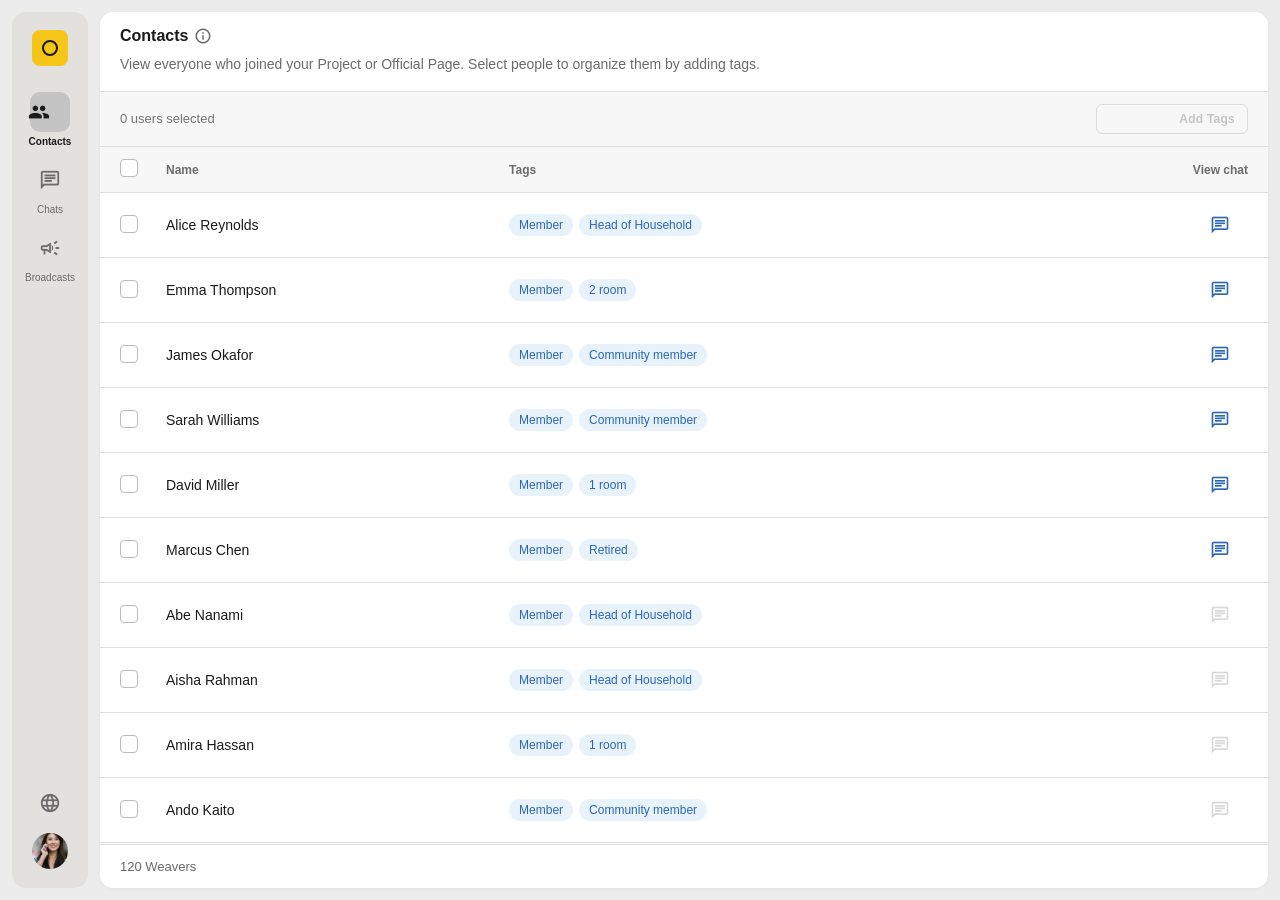
==== commit b2830628: "JA: Broadcasts → 絞り込み配信" ====
--- a/index.html
+++ b/index.html
@@ -476,6 +476,10 @@
       height: 20px;
     }
 
+    .view--contacts .contacts-selection-pill__clear[hidden] {
+      display: none !important;
+    }
+
     .view--contacts .contacts-selection-bar.is-disabled .contacts-selection-pill__clear {
       color: #757575;
     }
@@ -538,6 +542,64 @@
       border-top: none;
     }
 
+    .view--contacts .contacts-chat-btn-wrap {
+      position: relative;
+      display: inline-flex;
+      vertical-align: middle;
+    }
+
+    .view--contacts .contacts-chat-btn-wrap.is-inactive .contacts-chat-btn {
+      opacity: 0.38;
+      cursor: default;
+      pointer-events: none;
+      color: var(--text-tertiary);
+    }
+
+    .view--contacts .contacts-chat-btn:not(:disabled) {
+      color: #2B67B5;
+    }
+
+    .view--contacts .contacts-chat-btn:hover:not(:disabled) {
+      background: #e8f2fb;
+      color: #2B67B5;
+    }
+
+    .view--contacts .contacts-chat-btn .material-icons-outlined {
+      font-size: 20px;
+      line-height: 1;
+    }
+
+    .view--contacts .contacts-chat-btn__tooltip {
+      position: absolute;
+      top: calc(100% + 8px);
+      right: 0;
+      z-index: 40;
+      min-width: 0;
+      max-width: 220px;
+      padding: 8px 12px;
+      background: #494644;
+      color: #fff;
+      font-size: 12px;
+      font-weight: 500;
+      line-height: 1.45;
+      letter-spacing: normal;
+      text-align: left;
+      white-space: normal;
+      border: none;
+      border-radius: 6px;
+      box-shadow: 0 2px 8px rgba(0, 0, 0, 0.12);
+      opacity: 0;
+      visibility: hidden;
+      pointer-events: none;
+      transition: opacity 0.15s ease, visibility 0.15s ease;
+    }
+
+    .view--contacts .contacts-chat-btn-wrap:hover .contacts-chat-btn__tooltip,
+    .view--contacts .contacts-chat-btn-wrap:focus-within .contacts-chat-btn__tooltip {
+      opacity: 1;
+      visibility: visible;
+    }
+
     .compose-btn svg {
       width: 20px;
       height: 20px;
@@ -621,9 +683,16 @@
     #broadcast-empty-new-btn {
       display: inline-flex;
       align-items: center;
-      gap: 6px;
+      justify-content: center;
+      gap: 8px;
+      width: 100%;
+      margin-top: 4px;
+      padding: 12px 20px;
       background: #2b67b5;
       color: #fff;
+      font-size: 14px;
+      font-weight: 600;
+      border-radius: 10px;
       transition: background 0.15s ease;
     }
 
@@ -632,7 +701,7 @@
     }
 
     #broadcast-empty-new-btn .material-symbols-outlined {
-      font-size: 18px;
+      font-size: 20px;
       color: #fff;
       line-height: 1;
       font-variation-settings: 'wght' 400;
@@ -666,17 +735,111 @@
       text-overflow: ellipsis;
     }
 
+    /* Wizard stepper — compact modern progress (Stripe / Linear pattern) */
     .view--broadcasts .broadcast-wizard--panel .broadcast-wizard__stepper {
+      position: relative;
       margin: 0 !important;
-      padding: 14px 20px 18px !important;
+      padding: 10px 24px 32px !important;
+      max-width: none;
+      width: 100%;
       min-height: 0 !important;
       box-sizing: border-box;
       display: flex;
       align-items: flex-start;
       justify-content: space-between;
-      gap: 8px;
+      flex-wrap: nowrap;
+      gap: 0;
       background: var(--inbox-bg);
       border-bottom: none;
+    }
+
+    .view--broadcasts .broadcast-wizard--panel .broadcast-wizard__step {
+      flex: 1;
+      min-width: 0;
+      position: relative;
+    }
+
+    .view--broadcasts .broadcast-wizard--panel .broadcast-wizard__step-btn {
+      gap: 7px;
+      padding: 0 4px;
+      width: 100%;
+    }
+
+    .view--broadcasts .broadcast-wizard--panel .broadcast-wizard__step-num {
+      width: 22px;
+      height: 22px;
+      min-width: 22px;
+      font-size: 11px;
+      font-weight: 600;
+      border: 1.5px solid #d5d5d5;
+      background: #fff;
+      box-shadow: 0 0 0 3px var(--inbox-bg);
+    }
+
+    .view--broadcasts .broadcast-wizard--panel .broadcast-wizard__step.is-current .broadcast-wizard__step-num {
+      background: #2B67B5;
+      border-color: #2B67B5;
+      color: #fff;
+    }
+
+    .view--broadcasts .broadcast-wizard--panel .broadcast-wizard__step.is-complete .broadcast-wizard__step-num {
+      background: #2B67B5;
+      border-color: #2B67B5;
+      color: #fff;
+    }
+
+    .view--broadcasts .broadcast-wizard--panel .broadcast-wizard__step.is-complete .broadcast-wizard__step-num .material-icons {
+      font-size: 13px;
+    }
+
+    .view--broadcasts .broadcast-wizard--panel .broadcast-wizard__step-label {
+      font-size: 12px;
+      font-weight: 500;
+      line-height: 1.25;
+      letter-spacing: -0.01em;
+      color: #888;
+      padding: 0 2px;
+      max-width: 100%;
+    }
+
+    .view--broadcasts .broadcast-wizard--panel .broadcast-wizard__step.is-current .broadcast-wizard__step-label {
+      color: #2B67B5;
+      font-weight: 600;
+    }
+
+    .view--broadcasts .broadcast-wizard--panel .broadcast-wizard__step.is-complete .broadcast-wizard__step-label {
+      color: #494644;
+    }
+
+    .view--broadcasts .broadcast-wizard--panel .broadcast-wizard__step:not(:last-child)::after {
+      top: 11px;
+      left: calc(50% + 11px);
+      right: calc(-50% + 11px);
+      height: 1.5px;
+      background: #e0e0e0;
+    }
+
+    .view--broadcasts .broadcast-wizard--panel .broadcast-wizard__step.is-complete:not(:last-child)::after {
+      background: #2B67B5;
+    }
+
+    /* Audience step — headline title + explicit description */
+    #broadcast-wizard-step-audience .broadcast-wizard__panel-title {
+      margin: 0 0 10px;
+      font-size: 20px;
+      font-weight: 700;
+      letter-spacing: -0.02em;
+      line-height: 1.25;
+      color: var(--text-primary);
+    }
+
+    #broadcast-wizard-step-audience .broadcast-wizard__panel-desc {
+      margin: 0 0 24px;
+      max-width: 36em;
+      font-size: 14px;
+      font-weight: 400;
+      line-height: 1.55;
+      color: #494644;
     }
 
     /* Compose step — template type chip hidden for MVP (selected on step 1) */
@@ -907,7 +1070,7 @@
           <div class="profile-avatar-wrap">
             <button type="button" class="profile-avatar" id="profile-avatar-btn" title="Account menu" aria-haspopup="menu" aria-expanded="false" aria-controls="profile-menu" data-od-id="sidebar-profile">
               <span class="profile-avatar__image" id="profile-avatar-image">
-                <img src="https://images.unsplash.com/photo-1507003211169-0a1dd7228f2d?w=80&h=80&fit=crop&crop=face" alt="Alex Rivera" />
+                <img src="profile-avatar.jpg" alt="Alex Rivera" class="profile-avatar__photo" />
               </span>
             </button>
             <span class="supervisor-badge hidden" id="supervisor-badge" aria-hidden="true">SV</span>
@@ -999,11 +1162,7 @@
           <div class="attach-menu" id="chat-attach-menu" role="menu" aria-hidden="true">
             <button class="attach-menu__item" type="button" data-attach-action="image" role="menuitem">
               <span class="material-symbols-outlined composer-icon" aria-hidden="true">image</span>
-              <span data-i18n="chats.attachImage">Attach image</span>
-            </button>
-            <button class="attach-menu__item" type="button" data-attach-action="template" aria-haspopup="dialog" aria-controls="template-modal" role="menuitem">
-              <span class="material-symbols-outlined composer-icon" aria-hidden="true">article</span>
-              <span data-i18n="chats.template">Template</span>
+              <span data-i18n="chats.attachImage">Image</span>
             </button>
           </div>
           <input type="file" id="chat-image-input" class="visually-hidden" accept="image/*" tabindex="-1">
@@ -1040,11 +1199,22 @@
       <div class="panel-rail panel-rail--chat" data-od-id="broadcast-detail-rail">
         <div class="broadcast-empty-state panel" id="broadcast-empty-state" data-od-id="broadcast-empty-state" hidden aria-hidden="true">
           <div class="broadcast-empty-state__content">
-            <h2 class="broadcast-empty-state__title" data-i18n="broadcasts.emptyTitle">Your Broadcasts</h2>
-            <p class="broadcast-empty-state__desc" data-i18n="broadcasts.emptyDesc">Create a new broadcast to reach your contacts by tag.</p>
+            <div class="broadcast-empty-state__icon" aria-hidden="true">
+              <span class="material-symbols-outlined">campaign</span>
+            </div>
+            <h2 class="broadcast-empty-state__title" data-i18n="broadcasts.emptyTitle">Broadcasts</h2>
+            <p class="broadcast-empty-state__lead" data-i18n="broadcasts.emptyLead">Need to reach multiple contacts at once? Pick a tag and send the same message to everyone in that group.</p>
+            <div class="broadcast-empty-state__guide">
+              <p class="broadcast-empty-state__guide-title" data-i18n="broadcasts.emptyGuideTitle">How it works</p>
+              <ol class="broadcast-empty-state__steps">
+                <li data-i18n="broadcasts.emptyStep1">Choose a message template</li>
+                <li data-i18n="broadcasts.emptyStep2">Select contacts by tag</li>
+                <li data-i18n="broadcasts.emptyStep3">Send to the whole group at once</li>
+              </ol>
+            </div>
             <button type="button" class="broadcast-empty-state__btn" id="broadcast-empty-new-btn" aria-label="Create new broadcast" data-i18n-aria="broadcasts.createNewAria">
               <span class="material-symbols-outlined" aria-hidden="true">add</span>
-              <span data-i18n="broadcasts.createNew">Create new</span>
+              <span data-i18n="broadcasts.emptyCta">Create broadcast</span>
             </button>
           </div>
         </div>
@@ -1077,7 +1247,7 @@
                       <span class="broadcast-wizard__template-chip-name" id="broadcast-wizard-template-chip-name"></span>
                     </div>
                   </div>
-                  <div class="broadcast-wizard__field">
+                  <div class="broadcast-wizard__field" id="broadcast-wizard-title-field">
                     <label class="broadcast-wizard__label" for="broadcast-wizard-title-input" data-i18n="wizard.fieldTitle">Title</label>
                     <input type="text" class="broadcast-wizard__input" id="broadcast-wizard-title-input" placeholder="Enter your title" maxlength="60" autocomplete="off" data-i18n-placeholder="wizard.titlePlaceholder">
                     <span class="broadcast-wizard__counter" id="broadcast-wizard-title-counter">0 / 60</span>
@@ -1098,8 +1268,8 @@
                 </form>
               </section>
               <section class="broadcast-wizard__panel hidden" id="broadcast-wizard-step-audience" data-step="3">
-                <h3 class="broadcast-wizard__panel-title" data-i18n="wizard.audiencePageTitle">Select contacts by tag</h3>
-                <p class="broadcast-wizard__panel-desc" data-i18n="wizard.audienceDesc">Pick one tag — everyone with that tag will receive this message.</p>
+                <h3 class="broadcast-wizard__panel-title" data-i18n="wizard.audiencePageTitle">Select who will receive this message</h3>
+                <p class="broadcast-wizard__panel-desc" data-i18n="wizard.audienceDesc">Here you can choose recipients grouped by tag in your Contacts page.</p>
                 <div class="broadcast-wizard__audience-panel">
                   <div class="broadcast-wizard__audience-field">
                     <span class="broadcast-wizard__audience-label" id="broadcast-wizard-audience-label-text" data-i18n="wizard.fieldTag">Tag</span>
@@ -1302,21 +1472,20 @@
                         <div class="add-tags-popover__selected hidden" id="contacts-add-tags-selected" aria-live="polite"></div>
                         <div class="add-tags-popover__field-group">
                           <label class="add-tags-popover__field-label" for="contacts-add-tags-search" data-i18n="contacts.addTagsHint">Type to search existing tags</label>
-                          <label class="add-tags-popover__field" for="contacts-add-tags-search">
+                          <div class="add-tags-popover__field">
                             <span class="material-icons" aria-hidden="true">search</span>
                             <input type="search" id="contacts-add-tags-search" placeholder="Search tags" autocomplete="off" aria-label="Search tags" data-i18n-placeholder="contacts.searchTags" data-i18n-aria="contacts.searchTags">
-                          </label>
+                          </div>
                           <ul class="add-tags-popover__results hidden" id="contacts-add-tags-list" role="listbox" aria-label="Tag search results"></ul>
                         </div>
+                        <div class="add-tags-popover__separator" role="separator" aria-hidden="true"></div>
                         <div class="add-tags-popover__field-group">
                           <label class="add-tags-popover__field-label" for="contacts-add-tags-new" data-i18n="contacts.createNewLabel">Create new</label>
-                          <label class="add-tags-popover__field add-tags-popover__field--create" for="contacts-add-tags-new">
+                          <div class="add-tags-popover__field">
                             <span class="material-icons" aria-hidden="true">label</span>
-                            <input type="text" id="contacts-add-tags-new" placeholder="New tag name" maxlength="40" aria-label="New tag name" data-i18n-placeholder="contacts.newTagPlaceholder" data-i18n-aria="contacts.newTagPlaceholder">
-                            <button type="button" class="add-tags-popover__field-plus" id="contacts-add-tags-create-btn" disabled aria-label="Create tag" data-i18n-aria="contacts.createTag">
-                              <span class="material-icons" aria-hidden="true">add</span>
-                            </button>
-                          </label>
+                            <input type="text" id="contacts-add-tags-new" placeholder="New tag name" maxlength="40" data-i18n-placeholder="contacts.newTagPlaceholder">
+                          </div>
+                          <button type="button" class="add-tags-popover__create-btn" id="contacts-add-tags-create-btn" disabled data-i18n="contacts.createTag">Create tag</button>
                         </div>
                       </div>
                       <div class="add-tags-popover__footer">
--- a/styles.css
+++ b/styles.css
@@ -357,7 +357,14 @@
   width: 100%;
   height: 100%;
   object-fit: cover;
+  object-position: center 20%;
   display: block;
+}
+
+/* Portrait crop — face centered in circle (uploaded street photo) */
+.profile-avatar__image img.profile-avatar__photo {
+  object-position: 38% 22%;
+  transform: scale(1.35);
 }
 
 .profile-menu-wrap {
@@ -1479,36 +1486,88 @@
   align-items: center;
   justify-content: center;
   min-height: 0;
+  padding: 48px 56px;
+  box-sizing: border-box;
 }
 
 .broadcast-empty-state__content {
   display: flex;
   flex-direction: column;
-  align-items: center;
-  text-align: center;
-  padding: 40px 32px;
-  max-width: 320px;
+  align-items: stretch;
+  text-align: left;
+  width: 100%;
+  max-width: 400px;
+}
+
+.broadcast-empty-state__icon {
+  width: 48px;
+  height: 48px;
+  border-radius: 12px;
+  background: #f0f0f0;
+  display: flex;
+  align-items: center;
+  justify-content: center;
+  margin-bottom: 20px;
+}
+
+.broadcast-empty-state__icon .material-symbols-outlined {
+  font-size: 26px;
+  color: var(--text-secondary);
+  font-variation-settings: 'wght' 300;
 }
 
 .broadcast-empty-state__title {
-  font-size: 18px;
+  font-size: 20px;
   font-weight: 700;
   color: var(--text-primary);
   letter-spacing: -0.01em;
+  margin: 0 0 10px;
+}
+
+.broadcast-empty-state__lead {
+  font-size: 14px;
+  color: var(--text-secondary);
+  line-height: 1.55;
+  margin: 0 0 24px;
+}
+
+.broadcast-empty-state__guide {
+  background: #fafafa;
+  border: 1px solid var(--border);
+  border-radius: 12px;
+  padding: 16px 18px;
+  margin-bottom: 24px;
+}
+
+.broadcast-empty-state__guide-title {
+  font-size: 12px;
+  font-weight: 600;
+  color: var(--text-secondary);
+  text-transform: uppercase;
+  letter-spacing: 0.04em;
+  margin: 0 0 12px;
+}
+
+.broadcast-empty-state__steps {
+  margin: 0;
+  padding: 0 0 0 20px;
+  font-size: 14px;
+  color: var(--text-primary);
+  line-height: 1.5;
+}
+
+.broadcast-empty-state__steps li {
   margin-bottom: 8px;
 }
 
-.broadcast-empty-state__desc {
-  font-size: 14px;
-  color: var(--text-secondary);
-  line-height: 1.45;
-  margin-bottom: 24px;
+.broadcast-empty-state__steps li:last-child {
+  margin-bottom: 0;
 }
 
 .broadcast-empty-state__btn {
-  padding: 10px 24px;
+  padding: 12px 20px;
   border: none;
-  border-radius: 8px;
+  border-radius: 10px;
   background: var(--btn-blue, #2B67B5);
   color: #fff;
   font-size: 14px;
@@ -2307,8 +2366,11 @@
   gap: 0;
 }
 
-.add-tags-popover__field-group + .add-tags-popover__field-group {
-  margin-top: 16px;
+.add-tags-popover__separator {
+  height: 0;
+  margin: 14px 0;
+  border: none;
+  border-top: 1px solid var(--border);
 }
 
 .add-tags-popover__field-label {
@@ -2416,34 +2478,33 @@
   color: var(--text-tertiary);
 }
 
-.add-tags-popover__field-plus {
-  display: inline-flex;
-  align-items: center;
-  justify-content: center;
-  width: 28px;
-  height: 28px;
-  margin: 0 2px 0 4px;
-  border: none;
-  border-radius: 6px;
-  background: transparent;
-  color: var(--text-secondary);
-  flex-shrink: 0;
+.add-tags-popover__create-btn {
+  display: block;
+  width: 100%;
+  margin-top: 8px;
+  padding: 8px 14px;
+  border: 1px solid #2B67B5;
+  border-radius: 8px;
+  background: #fff;
+  font-family: var(--font);
+  font-size: 13px;
+  font-weight: 600;
+  color: #2B67B5;
+  text-align: center;
   cursor: pointer;
-  transition: background 0.12s, color 0.12s;
-}
-
-.add-tags-popover__field-plus .material-icons {
-  font-size: 20px;
-}
-
-.add-tags-popover__field-plus:hover:not(:disabled) {
-  background: #f0f0f0;
-  color: var(--text-primary);
-}
-
-.add-tags-popover__field-plus:disabled {
-  opacity: 0.35;
+  transition: background 0.12s, color 0.12s, border-color 0.12s, opacity 0.12s;
+}
+
+.add-tags-popover__create-btn:hover:not(:disabled) {
+  background: #e8f2fb;
+}
+
+.add-tags-popover__create-btn:disabled {
+  border-color: var(--border);
+  background: #fafafa;
+  color: var(--text-tertiary);
   cursor: default;
+  opacity: 1;
 }
 
 .add-tags-popover__results {
@@ -2732,17 +2793,17 @@
   width: 36px;
   height: 36px;
   border-radius: 8px;
-  color: var(--text-secondary);
+  color: #2B67B5;
   transition: background 0.12s, color 0.12s;
 }
 
-.contacts-chat-btn:hover {
-  background: #f0f0f0;
+.contacts-chat-btn:hover:not(:disabled) {
+  background: #e8f2fb;
   color: #2B67B5;
 }
 
-.contacts-chat-btn .material-icons {
-  font-size: 20px;
+.contacts-chat-btn:disabled {
+  background: transparent;
 }
 
 .contacts-footer {
@@ -3470,13 +3531,54 @@
 
 .broadcast-wizard--panel .broadcast-wizard__body {
   flex: 1;
-  padding: 20px 28px;
+  display: flex;
+  flex-direction: column;
+  justify-content: flex-start;
+  align-items: stretch;
+  padding: 48px 40px 32px;
   min-height: 0;
   overflow-y: auto;
+  background: #f7f7f7;
+  box-sizing: border-box;
+}
+
+.broadcast-wizard--panel .broadcast-wizard__panel {
+  flex: 0 0 auto;
+  max-width: 520px;
+  margin: 0 auto;
+  width: 100%;
+}
+
+.broadcast-wizard--panel #broadcast-wizard-step-preview {
+  max-width: 560px;
+}
+
+.broadcast-wizard--panel .broadcast-wizard__template-grid {
+  gap: 14px;
+}
+
+.broadcast-wizard--panel .template-card {
+  padding: 20px 18px;
+  background: #fff;
+  border: 1px solid var(--border);
+  border-radius: 12px;
+  box-shadow: 0 1px 4px rgba(0, 0, 0, 0.05);
+}
+
+.broadcast-wizard--panel .template-card:hover {
+  border-color: #c5daf3;
+  background: #fff;
+  box-shadow: 0 2px 8px rgba(0, 0, 0, 0.07);
+}
+
+.broadcast-wizard--panel .template-card.is-selected {
+  border-color: #2b67b5;
+  background: #fff;
+  box-shadow: 0 0 0 1px #2b67b5, 0 2px 10px rgba(43, 103, 181, 0.12);
 }
 
 .broadcast-wizard--panel .broadcast-wizard__footer {
-  padding: 16px 28px 20px;
+  padding: 16px 40px 20px;
   background: var(--inbox-bg);
   flex-shrink: 0;
 }
@@ -4288,6 +4390,36 @@
   gap: 10px;
 }
 
+/* Preview step — lift message/card off grey wizard body */
+.broadcast-wizard--panel .broadcast-wizard__preview-box {
+  width: 100%;
+  padding: 20px;
+  background: #fff;
+  border: 1px solid var(--border);
+  border-radius: 12px;
+  box-shadow: 0 2px 12px rgba(0, 0, 0, 0.06);
+  box-sizing: border-box;
+}
+
+.broadcast-wizard--panel .broadcast-wizard__preview-message {
+  background: transparent;
+  padding: 0;
+  border-radius: 0;
+}
+
+.broadcast-wizard--panel .broadcast-wizard__preview-message:not(.broadcast-wizard__preview-message--card) {
+  padding: 4px 2px;
+  font-size: 14px;
+  line-height: 1.55;
+  color: var(--text-primary);
+  white-space: pre-wrap;
+}
+
+.broadcast-wizard--panel .project-update-card {
+  box-shadow: 0 2px 10px rgba(0, 0, 0, 0.08);
+  border-color: #e0e0e0;
+}
+
 .broadcast-wizard__preview-label {
   margin: 0;
   font-size: 11px;
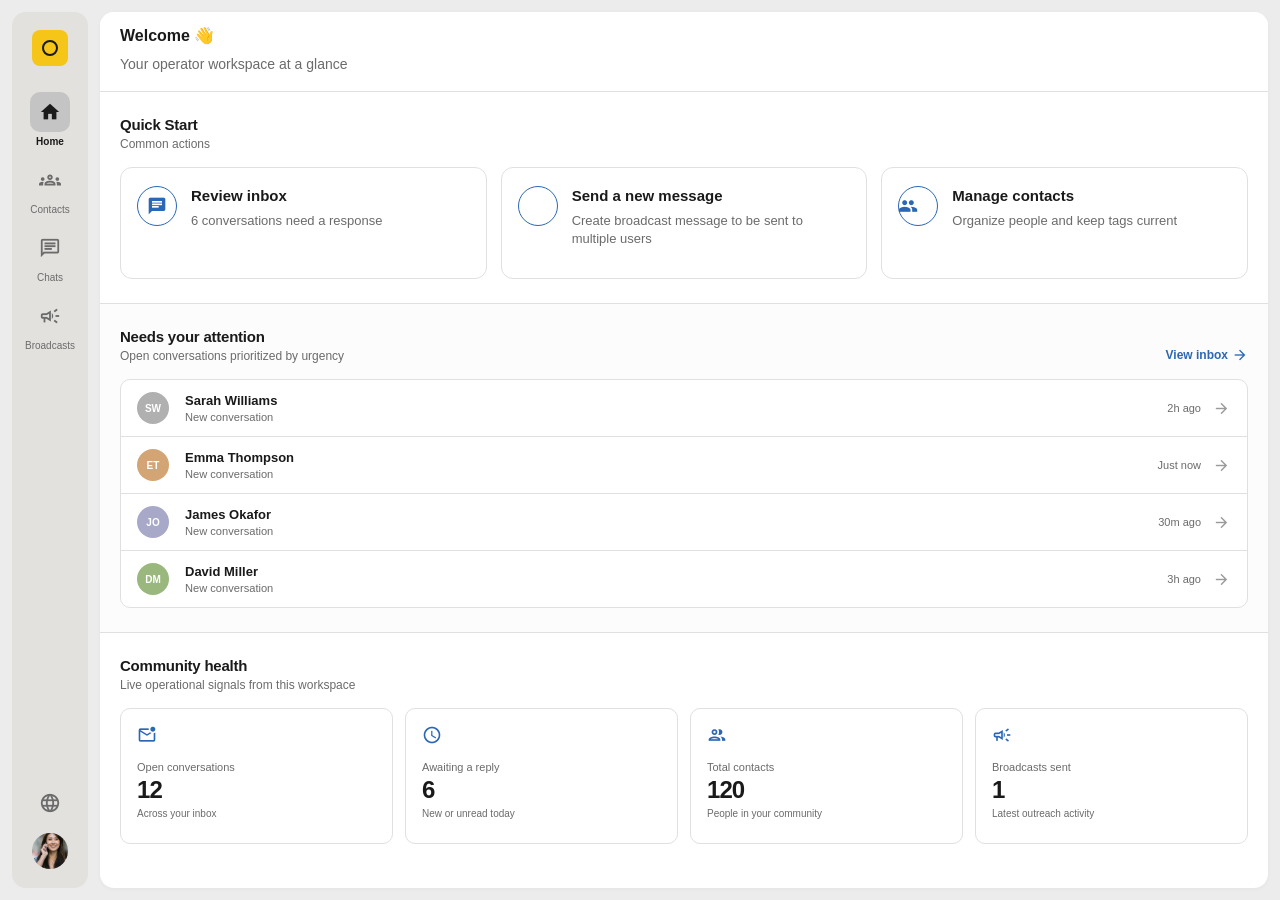
==== commit 8b89990d: "Add Home dashboard and update composer flow" ====
--- a/index.html
+++ b/index.html
@@ -159,7 +159,8 @@
     /* MVP unified panel header — compact, same component everywhere */
     .view--chats,
     .view--broadcasts,
-    .view--contacts {
+    .view--contacts,
+    .view--home {
       --mvp-h-border: 1px solid var(--border);
       --mvp-h-single-pad: 12px 20px;
       /* Stacked header (title + subtext) — taller than single-row 52px */
@@ -205,6 +206,7 @@
     .view--chats .inbox-header h2[data-od-id="chats-inbox-title"],
     .view--broadcasts .inbox-header h2[data-od-id="broadcasts-inbox-title"],
     .view--contacts .contacts-page-header__top h2[data-od-id="contacts-title"],
+    .view--home .home-header__top h2,
     .view--chats .chat-header__content h2,
     .view--broadcasts .broadcast-detail-header__top h2 {
       font-size: 16px;
@@ -1024,7 +1026,14 @@
             <span class="logo-ring"></span>
           </div>
           <div class="nav-items" data-od-id="sidebar-nav">
-          <button class="nav-item active" type="button" data-view="contacts" aria-label="Contacts" data-od-id="nav-audience">
+          <button class="nav-item active" type="button" data-view="home" aria-label="Home" data-od-id="nav-home">
+            <span class="nav-item-icon-wrap" aria-hidden="true">
+              <span class="material-icons-outlined nav-item-icon nav-item-icon--outlined">home</span>
+              <span class="material-icons nav-item-icon nav-item-icon--filled">home</span>
+            </span>
+            <span>Home</span>
+          </button>
+          <button class="nav-item" type="button" data-view="contacts" aria-label="Contacts" data-od-id="nav-audience">
             <span class="nav-item-icon-wrap" aria-hidden="true">
               <span class="material-icons-outlined nav-item-icon nav-item-icon--outlined">groups</span>
               <span class="material-icons nav-item-icon nav-item-icon--filled">groups</span>
@@ -1086,6 +1095,56 @@
       </nav>
     </div>
 
+    <!-- Home view -->
+    <div class="view view--home" id="view-home" data-od-id="view-home">
+      <main class="home-panel" data-od-id="home-panel">
+        <header class="home-header mvp-panel-header mvp-panel-header--stacked" data-od-id="home-header">
+          <div class="mvp-panel-header__top home-header__top">
+            <h2>Welcome 👋</h2>
+          </div>
+          <div class="mvp-panel-header__meta home-header__meta">
+            <p class="home-header__subtitle">Your operator workspace at a glance</p>
+          </div>
+        </header>
+        <section class="home-section" aria-labelledby="home-actions-title" data-od-id="home-actions">
+          <div class="home-section__heading">
+            <h2 id="home-actions-title">Quick Start</h2>
+            <p>Common actions</p>
+          </div>
+          <div class="home-actions-grid">
+            <button class="template-card" type="button" data-home-action="chats">
+              <span class="template-card__icon" aria-hidden="true"><span class="material-icons">chat</span></span>
+              <span class="template-card__body"><span class="template-card__title">Review inbox</span><span class="template-card__desc"><span id="home-unread-action">—</span> conversations need a response</span></span>
+            </button>
+            <button class="template-card" type="button" data-home-action="broadcasts">
+              <span class="template-card__icon" aria-hidden="true"><span class="material-icons">campaign</span></span>
+              <span class="template-card__body"><span class="template-card__title">Send a new message</span><span class="template-card__desc">Create broadcast message to be sent to multiple users</span></span>
+            </button>
+            <button class="template-card" type="button" data-home-action="contacts">
+              <span class="template-card__icon" aria-hidden="true"><span class="material-icons">groups</span></span>
+              <span class="template-card__body"><span class="template-card__title">Manage contacts</span><span class="template-card__desc">Organize people and keep tags current</span></span>
+            </button>
+          </div>
+        </section>
+        <section class="home-section home-section--signal" aria-labelledby="home-priority-title" data-od-id="home-priority">
+          <div class="home-section__heading home-section__heading--row">
+            <div><h2 id="home-priority-title">Needs your attention</h2><p>Open conversations prioritized by urgency</p></div>
+            <button class="home-text-link" type="button" data-home-action="chats">View inbox <span class="material-icons">arrow_forward</span></button>
+          </div>
+          <div class="home-priority-list" id="home-priority-list"></div>
+        </section>
+        <section class="home-section" aria-labelledby="home-health-title" data-od-id="home-health">
+          <div class="home-section__heading"><h2 id="home-health-title">Community health</h2><p>Live operational signals from this workspace</p></div>
+          <div class="home-metrics-grid">
+            <article class="home-metric"><span class="material-icons-outlined">mark_email_unread</span><p>Open conversations</p><strong id="home-open-count">—</strong><small>Across your inbox</small></article>
+            <article class="home-metric"><span class="material-icons-outlined">schedule</span><p>Awaiting a reply</p><strong id="home-awaiting-count">—</strong><small>New or unread today</small></article>
+            <article class="home-metric"><span class="material-icons-outlined">group</span><p>Total contacts</p><strong id="home-contact-count">—</strong><small>People in your community</small></article>
+            <article class="home-metric"><span class="material-icons-outlined">campaign</span><p>Broadcasts sent</p><strong id="home-broadcast-count">—</strong><small>Latest outreach activity</small></article>
+          </div>
+        </section>
+      </main>
+    </div>
+
     <!-- Chats view -->
     <div class="view view--chats hidden" id="view-chats" data-od-id="view-chats">
     <div class="panel-rail panel-rail--inbox" data-od-id="chats-inbox-rail">
@@ -1236,7 +1295,7 @@
                 <p class="broadcast-wizard__panel-desc" data-i18n="wizard.templateDesc">Pick the format that best fits your message — you can customize it next.</p>
                 <div class="broadcast-wizard__template-grid" id="broadcast-wizard-template-grid"></div>
               </section>
-              <section class="broadcast-wizard__panel hidden" id="broadcast-wizard-step-compose" data-step="2">
+              <section class="broadcast-wizard__panel hidden" id="broadcast-wizard-step-compose" data-step="3">
                 <h3 class="broadcast-wizard__panel-title" data-i18n="wizard.composeTitle">Compose your message</h3>
                 <p class="broadcast-wizard__panel-desc" data-i18n="wizard.composeDesc">Write the broadcast title and message your contacts will receive.</p>
                 <form class="broadcast-wizard__form" id="broadcast-wizard-compose-form" novalidate>
@@ -1267,7 +1326,7 @@
                   </div>
                 </form>
               </section>
-              <section class="broadcast-wizard__panel hidden" id="broadcast-wizard-step-audience" data-step="3">
+              <section class="broadcast-wizard__panel hidden" id="broadcast-wizard-step-audience" data-step="2">
                 <h3 class="broadcast-wizard__panel-title" data-i18n="wizard.audiencePageTitle">Select who will receive this message</h3>
                 <p class="broadcast-wizard__panel-desc" data-i18n="wizard.audienceDesc">Here you can choose recipients grouped by tag in your Contacts page.</p>
                 <div class="broadcast-wizard__audience-panel">
@@ -1649,4 +1708,4 @@
   <script src="app.js"></script>
 
 
-</body></html>+</body></html>
--- a/styles.css
+++ b/styles.css
@@ -53,6 +53,7 @@
 .app {
   display: flex;
   height: 100vh;
+  height: 100dvh;
   overflow: hidden;
   background: var(--page-bg);
   gap: 0;
@@ -1309,6 +1310,35 @@
   display: none;
 }
 
+/* ── Home: operator command center ── */
+.view--home { display: block; overflow-x: hidden; overflow-y: auto; min-width: 0; min-height: 0; padding: var(--panel-margin) var(--panel-margin) var(--panel-margin) var(--panel-gap); overscroll-behavior: contain; }
+.home-panel { width: 100%; min-width: 0; margin: 0; background: var(--inbox-bg); border-radius: var(--panel-radius); box-shadow: var(--shadow-panel); min-height: 100%; overflow: hidden; }
+.home-header { flex-shrink: 0; }
+.home-header__top { min-width: 0; }
+.home-header__subtitle { color: var(--text-secondary); font-size: 14px; line-height: 1.5; max-width: 52em; }
+.home-section { padding: 24px 20px; border-bottom: 1px solid var(--border); }
+.home-section:last-child { border-bottom: 0; }
+.home-section__heading { margin-bottom: 16px; }
+.home-section__heading h2 { font-size: 15px; letter-spacing: -.015em; }
+.home-section__heading p { margin-top: 4px; color: var(--text-secondary); font-size: 12px; }
+.home-section__heading--row { display: flex; justify-content: space-between; align-items: flex-end; gap: 16px; }
+.home-actions-grid { display: grid; grid-template-columns: repeat(3, minmax(0, 1fr)); gap: 14px; }
+.home-actions-grid .template-card { min-width: 0; min-height: 112px; }
+.home-section--signal { background: #fcfcfc; }
+.home-text-link { display: inline-flex; align-items: center; gap: 4px; color: #2b67b5; font-size: 12px; font-weight: 650; white-space: nowrap; }
+.home-text-link .material-icons { font-size: 16px; }
+.home-priority-list { border: 1px solid var(--border); border-radius: 10px; overflow: hidden; background: #fff; }
+.home-priority-row { width: 100%; display: grid; grid-template-columns: 36px minmax(0, 1fr) auto 18px; align-items: center; gap: 12px; padding: 12px 16px; text-align: left; border-bottom: 1px solid var(--border); transition: background .15s ease; }
+.home-priority-row:last-child { border-bottom: 0; }.home-priority-row:hover { background: #f7f7f7; }
+.home-priority-avatar { width: 32px; height: 32px; border-radius: 50%; display: grid; place-items: center; color: #fff; font-size: 10px; font-weight: 700; }
+.home-priority-copy { min-width: 0; }.home-priority-copy strong { font-size: 13px; }.home-priority-copy small { display: block; margin-top: 3px; color: var(--text-secondary); overflow: hidden; text-overflow: ellipsis; white-space: nowrap; }
+.home-priority-time { font-size: 11px; color: var(--text-secondary); }.home-priority-row > .material-icons { color: var(--text-tertiary); font-size: 17px; }
+.home-metrics-grid { display: grid; grid-template-columns: repeat(4, minmax(0, 1fr)); gap: 12px; }
+.home-metric { padding: 16px; border: 1px solid var(--border); border-radius: 10px; min-height: 136px; }.home-metric > .material-icons-outlined { color: #2b67b5; font-size: 20px; }.home-metric p { margin-top: 13px; color: var(--text-secondary); font-size: 11px; }.home-metric strong { display: block; font-size: 24px; letter-spacing: -.04em; margin-top: 3px; font-variant-numeric: tabular-nums; }.home-metric small { color: var(--text-secondary); font-size: 10px; }
+@media (max-width: 800px) { .home-actions-grid { grid-template-columns: 1fr; }.home-metrics-grid { grid-template-columns: repeat(2, minmax(0, 1fr)); } }
+@media (max-width: 600px) { .view--home { padding: 8px; }.home-panel { border-radius: 10px; }.home-section { padding: 20px; }.home-section__heading--row { align-items: flex-start; flex-direction: column; }.home-priority-row { grid-template-columns: 32px minmax(0, 1fr) 16px; padding: 12px; }.home-priority-time { display: none; }.home-metrics-grid { gap: 8px; } }
+@media (max-width: 390px) { .sidebar-rail { padding-left: 8px; }.sidebar { width: 64px; min-width: 64px; padding-left: 4px; padding-right: 4px; }.nav-item-icon-wrap { width: 36px; height: 36px; }.nav-item { font-size: 9px; }.view--home { padding: 8px 8px 8px 10px; }.home-section { padding: 16px; }.home-metrics-grid { grid-template-columns: 1fr; }.home-metric { min-height: 112px; } }
+
 .hidden {
   display: none !important;
 }
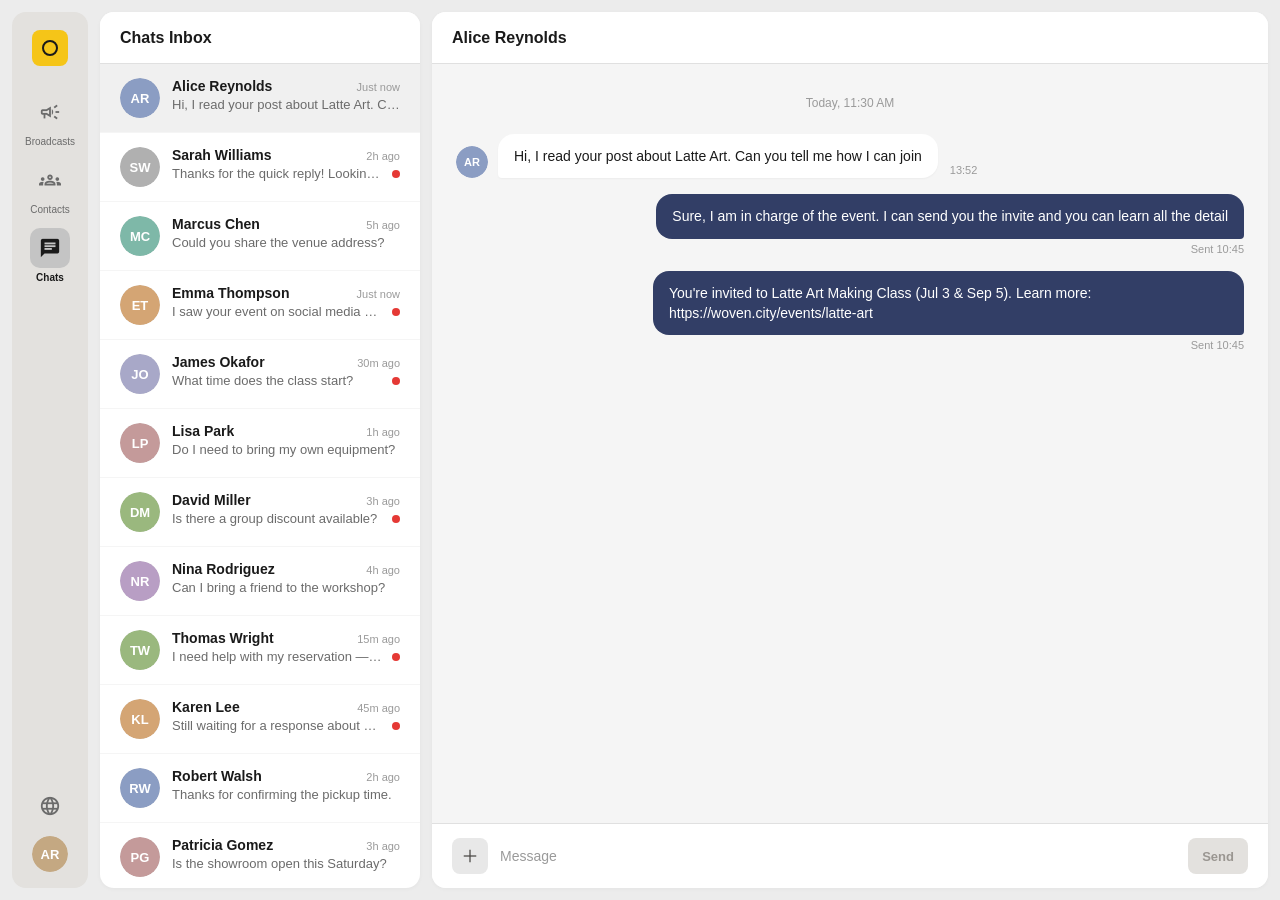
==== commit e8e27bbe: "Serve MVP from root and preserve rich prototype" ====
--- a/index.html
+++ b/index.html
@@ -1,1711 +1,13 @@
 <!doctype html>
-<html lang="en"><head>
-  <meta charset="UTF-8">
-  <meta name="viewport" content="width=device-width, initial-scale=1.0">
-  <title>Chats Inbox — MVP</title>
-  <link rel="stylesheet" href="styles.css">
-  <link rel="stylesheet" href="https://fonts.googleapis.com/icon?family=Material+Icons">
-  <link rel="stylesheet" href="https://fonts.googleapis.com/icon?family=Material+Icons+Outlined">
-  <link rel="stylesheet" href="https://fonts.googleapis.com/css2?family=Material+Symbols+Outlined:opsz,wght,FILL,GRAD@20..48,100..700,0..1,-50..200">
-  <style>
-    .assist-btn {
-      display: inline-flex;
-      align-items: center;
-      gap: 8px;
-      padding: 8px 14px;
-      background: var(--sidebar-bg);
-      border: none;
-      border-radius: 6px;
-      color: #494644;
-      font-size: 11px;
-      font-weight: 700;
-      letter-spacing: 0.05em;
-      line-height: 1;
-      white-space: nowrap;
-      transition: background 0.15s;
-    }
-
-    .assist-btn:hover {
-      background: var(--sidebar-active);
-    }
-
-    .assist-btn__icon {
-      display: flex;
-      align-items: center;
-      justify-content: center;
-      flex-shrink: 0;
-      width: 20px;
-      height: 20px;
-      border-radius: 50%;
-      box-sizing: border-box;
-    }
-
-    .assist-btn__icon--done {
-      background: #c8e6c9;
-      border: none;
-    }
-
-    .assist-btn__icon--done .material-icons {
-      font-size: 12px;
-      color: #2e7d32;
-      line-height: 1;
-    }
-
-    .assist-btn__icon--help {
-      background: #ffcdd2;
-      border: none;
-    }
-
-    .assist-btn__icon--help .material-icons {
-      font-size: 12px;
-      color: #c62828;
-      line-height: 1;
-    }
-
-    .assist-btn__icon--reassign {
-      background: #d5d5d5;
-      border: none;
-    }
-
-    .assist-btn__icon--reassign .material-icons {
-      font-size: 12px;
-      color: #494644;
-      line-height: 1;
-    }
-
-    #chat-reassign-btn {
-      padding: 8px 14px;
-      gap: 8px;
-      align-items: center;
-    }
-
-    #chat-reassign-btn:hover .assist-btn__icon--reassign {
-      background: #bdbdbd;
-    }
-
-    .chat-header-actions {
-      display: flex;
-      align-items: center;
-      gap: 8px;
-    }
-
-    #chat-done-btn {
-      background: #e8f5e9;
-      color: #2e7d32;
-    }
-
-    #chat-done-btn:hover {
-      background: #c8e6c9;
-    }
-
-    #chat-done-btn:hover .assist-btn__icon--done {
-      background: #a5d6a7;
-    }
-
-    #chat-ask-help-btn {
-      position: relative;
-      background: #ffebee;
-      color: #c62828;
-    }
-
-    #chat-ask-help-btn:hover {
-      background: #ffcdd2;
-    }
-
-    #chat-ask-help-btn:hover .assist-btn__icon--help {
-      background: #ef9a9a;
-    }
-
-    #chat-ask-help-btn::after {
-      content: 'Ask your supervisor for assistance';
-      position: absolute;
-      top: calc(100% + 8px);
-      right: 0;
-      padding: 6px 10px;
-      background: #494644;
-      color: #fff;
-      font-size: 12px;
-      font-weight: 500;
-      letter-spacing: normal;
-      text-transform: none;
-      line-height: 1.35;
-      border-radius: 6px;
-      white-space: nowrap;
-      box-shadow: 0 2px 8px rgba(0, 0, 0, 0.12);
-      opacity: 0;
-      visibility: hidden;
-      pointer-events: none;
-      transition: opacity 0.15s ease, visibility 0.15s ease;
-      z-index: 20;
-    }
-
-    #chat-ask-help-btn:hover::after,
-    #chat-ask-help-btn:focus-visible::after {
-      opacity: 1;
-      visibility: visible;
-    }
-
-    .reassign-menu__header {
-      padding: 8px 12px 4px;
-      font-size: 11px;
-      font-weight: 600;
-      color: var(--text-secondary);
-      text-transform: uppercase;
-      letter-spacing: 0.04em;
-      list-style: none;
-      pointer-events: none;
-    }
-
-    /* MVP unified panel header — compact, same component everywhere */
-    .view--chats,
-    .view--broadcasts,
-    .view--contacts,
-    .view--home {
-      --mvp-h-border: 1px solid var(--border);
-      --mvp-h-single-pad: 12px 20px;
-      /* Stacked header (title + subtext) — taller than single-row 52px */
-      --mvp-h-title-pad: 14px 20px 0;
-      --mvp-h-meta-pad: 8px 20px 16px;
-      --mvp-h-min: 52px;
-      --mvp-h-stacked-min: 72px;
-    }
-
-    /* Single-row panel header — shared component (Chats Inbox, Broadcasts list, chat room title) */
-    .mvp-panel-header--single {
-      padding: var(--mvp-h-single-pad);
-      display: flex;
-      align-items: center;
-      min-height: var(--mvp-h-min);
-      height: var(--mvp-h-min);
-      box-sizing: border-box;
-      background: var(--inbox-bg);
-      border-bottom: var(--mvp-h-border);
-    }
-
-    .view--chats .inbox-header,
-    .view--broadcasts .inbox-header {
-      padding: var(--mvp-h-single-pad);
-      display: flex;
-      align-items: center;
-      min-height: var(--mvp-h-min);
-      height: var(--mvp-h-min);
-      box-sizing: border-box;
-      background: var(--inbox-bg);
-      border-bottom: var(--mvp-h-border);
-    }
-
-    [data-od-id="chats-compose-btn"][hidden] {
-      display: none !important;
-    }
-
-    #chat-operator-actions[hidden],
-    #chat-operator-actions.hidden {
-      display: none !important;
-    }
-
-    .view--chats .inbox-header h2[data-od-id="chats-inbox-title"],
-    .view--broadcasts .inbox-header h2[data-od-id="broadcasts-inbox-title"],
-    .view--contacts .contacts-page-header__top h2[data-od-id="contacts-title"],
-    .view--home .home-header__top h2,
-    .view--chats .chat-header__content h2,
-    .view--broadcasts .broadcast-detail-header__top h2 {
-      font-size: 16px;
-      font-weight: 700;
-      letter-spacing: normal;
-      color: var(--text-primary);
-      line-height: 1.25;
-      margin: 0;
-    }
-
-    /* Chat room header — same single-row component as Chats Inbox (aligned divider) */
-    .view--chats .chat-header {
-      display: flex;
-      align-items: center;
-      justify-content: space-between;
-      padding: var(--mvp-h-single-pad);
-      min-height: var(--mvp-h-min);
-      height: var(--mvp-h-min);
-      box-sizing: border-box;
-      background: var(--inbox-bg);
-      border-bottom: var(--mvp-h-border);
-    }
-
-    .view--broadcasts .broadcast-detail-header {
-      display: block;
-      padding: 0;
-      box-sizing: border-box;
-      background: var(--inbox-bg);
-      border-bottom: var(--mvp-h-border);
-    }
-
-    .view--chats .chat-header__content {
-      display: flex;
-      align-items: center;
-      gap: 8px;
-      min-width: 0;
-      flex: 1;
-    }
-
-    .view--broadcasts .broadcast-detail-header__content {
-      display: contents;
-    }
-
-    .view--chats .chat-header__content h2 {
-      min-width: 0;
-    }
-
-    .view--broadcasts .broadcast-detail-header__top {
-      grid-column: 1;
-      grid-row: 1;
-      padding: var(--mvp-h-title-pad);
-      display: flex;
-      align-items: center;
-      gap: 10px;
-      box-sizing: border-box;
-      min-height: 0;
-      flex-wrap: nowrap;
-    }
-
-    .view--broadcasts .broadcast-detail-header__top h2 {
-      min-width: 0;
-      flex: 1;
-      white-space: nowrap;
-      overflow: hidden;
-      text-overflow: ellipsis;
-    }
-
-    .view--broadcasts .broadcast-detail-header__meta {
-      grid-column: 1;
-      grid-row: 2;
-      padding: var(--mvp-h-meta-pad);
-      min-height: 0;
-      box-sizing: border-box;
-      display: flex;
-      align-items: center;
-      gap: 8px;
-      flex-wrap: wrap;
-    }
-
-    .view--broadcasts .broadcast-detail-header__meta .status-pill {
-      flex-shrink: 0;
-    }
-
-    .view--chats .chat-header > .chat-header-actions,
-    .view--chats .chat-header > .reassign-wrap {
-      flex-shrink: 0;
-      margin: 0 0 0 8px;
-    }
-
-    .view--chats .chat-header > .chat-header-actions {
-      position: relative;
-      z-index: 2;
-    }
-
-    .view--chats .chat-header > .reassign-wrap {
-      z-index: 1;
-    }
-
-    .view--chats .chat-header > .reassign-wrap {
-      display: flex;
-      align-items: center;
-    }
-
-    .view--chats .chat-header > .reassign-wrap .assist-btn {
-      margin: 0;
-    }
-
-    .view--broadcasts .broadcast-detail-header__datetime {
-      font-size: 12px;
-      font-weight: 400;
-      color: var(--text-secondary);
-      line-height: 1.45;
-      margin: 0;
-    }
-
-    /* Stacked panel header — title + subtext (Contacts, broadcast detail meta) */
-    .mvp-panel-header--stacked {
-      flex-shrink: 0;
-      padding: 0;
-      background: var(--inbox-bg);
-      border-bottom: var(--mvp-h-border);
-      min-height: var(--mvp-h-stacked-min);
-      box-sizing: border-box;
-    }
-
-    .mvp-panel-header--stacked .mvp-panel-header__top {
-      padding: var(--mvp-h-title-pad);
-      display: flex;
-      align-items: center;
-      box-sizing: border-box;
-    }
-
-    .mvp-panel-header--stacked .mvp-panel-header__meta {
-      padding: var(--mvp-h-meta-pad);
-      box-sizing: border-box;
-      display: flex;
-      align-items: flex-start;
-    }
-
-    .view--contacts .contacts-subtitle {
-      font-size: 14px;
-      font-weight: 400;
-      color: var(--text-secondary);
-      line-height: 1.5;
-      margin: 0;
-      max-width: 52em;
-    }
-
-    .view--contacts .contacts-page-header {
-      flex-shrink: 0;
-      padding: 0;
-      background: var(--inbox-bg);
-      border-bottom: var(--mvp-h-border);
-      min-height: var(--mvp-h-stacked-min);
-      box-sizing: border-box;
-    }
-
-    .view--contacts .contacts-page-header__top {
-      padding: var(--mvp-h-title-pad);
-      display: flex;
-      align-items: center;
-      box-sizing: border-box;
-    }
-
-    .view--contacts .contacts-title-info {
-      position: relative;
-      display: inline-flex;
-      align-items: center;
-      gap: 6px;
-      cursor: default;
-    }
-
-    .view--contacts .contacts-title-info__icon {
-      font-size: 18px;
-      width: 18px;
-      height: 18px;
-      color: var(--text-secondary);
-      flex-shrink: 0;
-      line-height: 1;
-    }
-
-    .view--contacts .contacts-title-info__tooltip {
-      position: absolute;
-      top: calc(100% + 8px);
-      left: 0;
-      z-index: 30;
-      min-width: 220px;
-      max-width: 280px;
-      padding: 8px 12px;
-      background: #494644;
-      color: #fff;
-      font-size: 12px;
-      font-weight: 500;
-      letter-spacing: normal;
-      line-height: 1.45;
-      border-radius: 6px;
-      box-shadow: 0 2px 8px rgba(0, 0, 0, 0.12);
-      opacity: 0;
-      visibility: hidden;
-      pointer-events: none;
-      transition: opacity 0.15s ease, visibility 0.15s ease;
-    }
-
-    .view--contacts .contacts-title-info:hover .contacts-title-info__tooltip,
-    .view--contacts .contacts-title-info:focus-within .contacts-title-info__tooltip {
-      opacity: 1;
-      visibility: visible;
-    }
-
-    .view--contacts .contacts-page-header__meta {
-      padding: var(--mvp-h-meta-pad);
-      box-sizing: border-box;
-      display: flex;
-      align-items: flex-start;
-    }
-
-    .view--contacts .contacts-subtitle {
-      margin: 0;
-    }
-
-    .view--contacts .contacts-card__top {
-      padding: 0;
-    }
-
-    /* Full-width action row — flush with table header (no floating bar) */
-    .view--contacts .contacts-selection-bar {
-      display: flex;
-      align-items: center;
-      justify-content: space-between;
-      gap: 16px;
-      min-height: 53px;
-      padding: 12px 20px;
-      margin: 0;
-      border-radius: 0;
-      border-bottom: 1px solid var(--border);
-      background: #2B67B5;
-      box-sizing: border-box;
-    }
-
-    .view--contacts .contacts-selection-bar.is-disabled {
-      background: #f7f7f7;
-      border-bottom-color: var(--border);
-    }
-
-    .view--contacts .contacts-selection-bar__left,
-    .view--contacts .contacts-selection-bar__summary {
-      min-width: 0;
-    }
-
-    .view--contacts .contacts-selection-pill {
-      display: inline-flex;
-      align-items: center;
-      gap: 8px;
-      padding: 0;
-      border-radius: 0;
-      background: transparent;
-      color: #fff;
-      font-size: 13px;
-      font-weight: 500;
-      line-height: 1.3;
-    }
-
-    .view--contacts .contacts-selection-bar.is-disabled .contacts-selection-pill {
-      color: #757575;
-    }
-
-    .view--contacts .contacts-selection-pill__clear {
-      width: 20px;
-      height: 20px;
-    }
-
-    .view--contacts .contacts-selection-pill__clear[hidden] {
-      display: none !important;
-    }
-
-    .view--contacts .contacts-selection-bar.is-disabled .contacts-selection-pill__clear {
-      color: #757575;
-    }
-
-    .view--contacts .contacts-selection-btn {
-      padding: 6px 12px;
-      border-radius: 6px;
-      font-size: 12px;
-    }
-
-    .view--contacts .contacts-selection-bar.is-disabled .contacts-selection-btn--outline {
-      border-color: #c8c6c3;
-      color: #9e9e9e;
-      background: transparent;
-      cursor: default;
-    }
-
-    .view--contacts .contacts-selection-bar.is-disabled .contacts-selection-btn--outline .material-icons {
-      color: #9e9e9e;
-    }
-
-    .view--contacts .contacts-selection-bar.is-disabled .contacts-selection-pill {
-      position: relative;
-      cursor: default;
-    }
-
-    .view--contacts .contacts-selection-bar:not(.is-disabled) .contacts-selection-pill__hint {
-      display: none;
-    }
-
-    .view--contacts .contacts-selection-bar.is-disabled .contacts-selection-pill__hint {
-      position: absolute;
-      left: 0;
-      top: calc(100% + 8px);
-      z-index: 20;
-      min-width: 220px;
-      max-width: 280px;
-      padding: 8px 12px;
-      border-radius: 6px;
-      background: #323232;
-      color: #fff;
-      font-size: 12px;
-      font-weight: 400;
-      line-height: 1.4;
-      white-space: normal;
-      pointer-events: none;
-      opacity: 0;
-      visibility: hidden;
-      transition: opacity 0.15s ease, visibility 0.15s ease;
-      box-shadow: 0 2px 8px rgba(0, 0, 0, 0.15);
-    }
-
-    .view--contacts .contacts-selection-bar.is-disabled:hover .contacts-selection-pill__hint,
-    .view--contacts .contacts-selection-bar.is-disabled:focus-within .contacts-selection-pill__hint {
-      opacity: 1;
-      visibility: visible;
-    }
-
-    .view--contacts .contacts-table th {
-      border-top: none;
-    }
-
-    .view--contacts .contacts-chat-btn-wrap {
-      position: relative;
-      display: inline-flex;
-      vertical-align: middle;
-    }
-
-    .view--contacts .contacts-chat-btn-wrap.is-inactive .contacts-chat-btn {
-      opacity: 0.38;
-      cursor: default;
-      pointer-events: none;
-      color: var(--text-tertiary);
-    }
-
-    .view--contacts .contacts-chat-btn:not(:disabled) {
-      color: #2B67B5;
-    }
-
-    .view--contacts .contacts-chat-btn:hover:not(:disabled) {
-      background: #e8f2fb;
-      color: #2B67B5;
-    }
-
-    .view--contacts .contacts-chat-btn .material-icons-outlined {
-      font-size: 20px;
-      line-height: 1;
-    }
-
-    .view--contacts .contacts-chat-btn__tooltip {
-      position: absolute;
-      top: calc(100% + 8px);
-      right: 0;
-      z-index: 40;
-      min-width: 0;
-      max-width: 220px;
-      padding: 8px 12px;
-      background: #494644;
-      color: #fff;
-      font-size: 12px;
-      font-weight: 500;
-      line-height: 1.45;
-      letter-spacing: normal;
-      text-align: left;
-      white-space: normal;
-      border: none;
-      border-radius: 6px;
-      box-shadow: 0 2px 8px rgba(0, 0, 0, 0.12);
-      opacity: 0;
-      visibility: hidden;
-      pointer-events: none;
-      transition: opacity 0.15s ease, visibility 0.15s ease;
-    }
-
-    .view--contacts .contacts-chat-btn-wrap:hover .contacts-chat-btn__tooltip,
-    .view--contacts .contacts-chat-btn-wrap:focus-within .contacts-chat-btn__tooltip {
-      opacity: 1;
-      visibility: visible;
-    }
-
-    .compose-btn svg {
-      width: 20px;
-      height: 20px;
-      display: block;
-    }
-
-    .view--broadcasts .inbox-header {
-      justify-content: flex-start;
-    }
-
-    .view--broadcasts .inbox-header__title-row {
-      display: flex;
-      align-items: center;
-      justify-content: space-between;
-      gap: 8px;
-      min-width: 0;
-      width: 100%;
-    }
-
-    [data-od-id="broadcasts-compose-btn"] {
-      display: inline-flex;
-      align-items: center;
-      justify-content: center;
-      flex-shrink: 0;
-      margin-left: auto;
-      padding: 0;
-      border: none;
-      background: transparent;
-      cursor: pointer;
-      border-radius: 10px;
-      transition: background 0.15s;
-    }
-
-    [data-od-id="broadcasts-compose-btn"] .broadcasts-compose-icon-wrap {
-      width: 40px;
-      height: 40px;
-      display: flex;
-      align-items: center;
-      justify-content: center;
-      border-radius: 10px;
-      transition: background 0.15s;
-    }
-
-    [data-od-id="broadcasts-compose-btn"]:hover .broadcasts-compose-icon-wrap,
-    [data-od-id="broadcasts-compose-btn"]:focus-visible .broadcasts-compose-icon-wrap {
-      background: rgba(0, 0, 0, 0.06);
-    }
-
-    [data-od-id="broadcasts-compose-btn"] .material-icons-outlined {
-      font-size: 22px;
-      color: var(--text-secondary);
-      line-height: 1;
-    }
-
-    [data-od-id="broadcasts-compose-btn"]:hover .material-icons-outlined,
-    [data-od-id="broadcasts-compose-btn"]:focus-visible .material-icons-outlined {
-      color: var(--text-primary);
-    }
-
-    .view--broadcasts [data-od-id="broadcasts-inbox-header"] {
-      padding: 12px 4px 12px 20px;
-    }
-
-    .view--broadcasts [data-od-id="broadcasts-inbox-header"] .inbox-header__title-row {
-      width: 100%;
-    }
-
-    .view--broadcasts [data-od-id="broadcasts-compose-btn"] {
-      margin-right: 0;
-    }
-
-    /* MVP: broadcast list panel hidden — remove hidden on broadcasts-inbox-rail to restore */
-    .view--broadcasts.view--broadcasts-list-hidden [data-od-id="broadcasts-inbox-rail"][hidden] {
-      display: none !important;
-    }
-
-    .view--broadcasts.view--broadcasts-list-hidden .panel-rail--chat {
-      padding-left: var(--panel-gap);
-    }
-
-    #broadcast-empty-new-btn {
-      display: inline-flex;
-      align-items: center;
-      justify-content: center;
-      gap: 8px;
-      width: 100%;
-      margin-top: 4px;
-      padding: 12px 20px;
-      background: #2b67b5;
-      color: #fff;
-      font-size: 14px;
-      font-weight: 600;
-      border-radius: 10px;
-      transition: background 0.15s ease;
-    }
-
-    #broadcast-empty-new-btn:hover {
-      background: #245a9e;
-    }
-
-    #broadcast-empty-new-btn .material-symbols-outlined {
-      font-size: 20px;
-      color: #fff;
-      line-height: 1;
-      font-variation-settings: 'wght' 400;
-    }
-
-    /* Wizard panel header — title row + stepper below */
-    .view--broadcasts .broadcast-wizard--panel .broadcast-wizard__panel-header {
-      flex-shrink: 0;
-      background: var(--inbox-bg);
-      border-bottom: var(--mvp-h-border);
-    }
-
-    .view--broadcasts .broadcast-wizard--panel .broadcast-wizard__panel-header-title {
-      padding: var(--mvp-h-single-pad);
-      display: flex;
-      align-items: center;
-      min-height: var(--mvp-h-min);
-      box-sizing: border-box;
-    }
-
-    .view--broadcasts .broadcast-wizard--panel .broadcast-wizard__panel-header-title h2 {
-      font-size: 16px;
-      font-weight: 700;
-      letter-spacing: normal;
-      color: var(--text-primary);
-      line-height: 1.25;
-      margin: 0;
-      min-width: 0;
-      white-space: nowrap;
-      overflow: hidden;
-      text-overflow: ellipsis;
-    }
-
-    /* Wizard stepper — compact modern progress (Stripe / Linear pattern) */
-    .view--broadcasts .broadcast-wizard--panel .broadcast-wizard__stepper {
-      position: relative;
-      margin: 0 !important;
-      padding: 10px 24px 32px !important;
-      max-width: none;
-      width: 100%;
-      min-height: 0 !important;
-      box-sizing: border-box;
-      display: flex;
-      align-items: flex-start;
-      justify-content: space-between;
-      flex-wrap: nowrap;
-      gap: 0;
-      background: var(--inbox-bg);
-      border-bottom: none;
-    }
-
-    .view--broadcasts .broadcast-wizard--panel .broadcast-wizard__step {
-      flex: 1;
-      min-width: 0;
-      position: relative;
-    }
-
-    .view--broadcasts .broadcast-wizard--panel .broadcast-wizard__step-btn {
-      gap: 7px;
-      padding: 0 4px;
-      width: 100%;
-    }
-
-    .view--broadcasts .broadcast-wizard--panel .broadcast-wizard__step-num {
-      width: 22px;
-      height: 22px;
-      min-width: 22px;
-      font-size: 11px;
-      font-weight: 600;
-      border: 1.5px solid #d5d5d5;
-      background: #fff;
-      box-shadow: 0 0 0 3px var(--inbox-bg);
-    }
-
-    .view--broadcasts .broadcast-wizard--panel .broadcast-wizard__step.is-current .broadcast-wizard__step-num {
-      background: #2B67B5;
-      border-color: #2B67B5;
-      color: #fff;
-    }
-
-    .view--broadcasts .broadcast-wizard--panel .broadcast-wizard__step.is-complete .broadcast-wizard__step-num {
-      background: #2B67B5;
-      border-color: #2B67B5;
-      color: #fff;
-    }
-
-    .view--broadcasts .broadcast-wizard--panel .broadcast-wizard__step.is-complete .broadcast-wizard__step-num .material-icons {
-      font-size: 13px;
-    }
-
-    .view--broadcasts .broadcast-wizard--panel .broadcast-wizard__step-label {
-      font-size: 12px;
-      font-weight: 500;
-      line-height: 1.25;
-      letter-spacing: -0.01em;
-      color: #888;
-      padding: 0 2px;
-      max-width: 100%;
-    }
-
-    .view--broadcasts .broadcast-wizard--panel .broadcast-wizard__step.is-current .broadcast-wizard__step-label {
-      color: #2B67B5;
-      font-weight: 600;
-    }
-
-    .view--broadcasts .broadcast-wizard--panel .broadcast-wizard__step.is-complete .broadcast-wizard__step-label {
-      color: #494644;
-    }
-
-    .view--broadcasts .broadcast-wizard--panel .broadcast-wizard__step:not(:last-child)::after {
-      top: 11px;
-      left: calc(50% + 11px);
-      right: calc(-50% + 11px);
-      height: 1.5px;
-      background: #e0e0e0;
-    }
-
-    .view--broadcasts .broadcast-wizard--panel .broadcast-wizard__step.is-complete:not(:last-child)::after {
-      background: #2B67B5;
-    }
-
-    /* Audience step — headline title + explicit description */
-    #broadcast-wizard-step-audience .broadcast-wizard__panel-title {
-      margin: 0 0 10px;
-      font-size: 20px;
-      font-weight: 700;
-      letter-spacing: -0.02em;
-      line-height: 1.25;
-      color: var(--text-primary);
-    }
-
-    #broadcast-wizard-step-audience .broadcast-wizard__panel-desc {
-      margin: 0 0 24px;
-      max-width: 36em;
-      font-size: 14px;
-      font-weight: 400;
-      line-height: 1.55;
-      color: #494644;
-    }
-
-    /* Compose step — template type chip hidden for MVP (selected on step 1) */
-    .broadcast-wizard__template-selected {
-      display: none !important;
-    }
-
-    .broadcast-wizard__template-selected-label {
-      font-size: 12px;
-      font-weight: 600;
-      color: var(--text-primary);
-    }
-
-    .broadcast-wizard__template-chip {
-      display: inline-flex;
-      align-items: center;
-      gap: 10px;
-      align-self: flex-start;
-      padding: 8px 14px 8px 10px;
-      border: 1.5px solid #2b67b5;
-      border-radius: 10px;
-      background: #f5f9fd;
-      box-shadow: 0 0 0 1px #2b67b5;
-    }
-
-    .broadcast-wizard__template-chip-icon {
-      display: flex;
-      align-items: center;
-      justify-content: center;
-      width: 32px;
-      height: 32px;
-      border: 1.5px solid #2b67b5;
-      border-radius: 50%;
-      color: #2b67b5;
-      flex-shrink: 0;
-    }
-
-    .broadcast-wizard__template-chip-icon.material-icons {
-      font-size: 18px;
-    }
-
-    .broadcast-wizard__template-chip-name {
-      font-size: 14px;
-      font-weight: 700;
-      color: var(--text-primary);
-      line-height: 1.3;
-    }
-
-    /* Audience step — tag dropdown */
-    .broadcast-wizard__audience-field {
-      display: flex;
-      flex-direction: column;
-      gap: 8px;
-      max-width: 360px;
-    }
-
-    .broadcast-wizard__audience-label {
-      font-size: 13px;
-      font-weight: 600;
-      color: var(--text-primary);
-    }
-
-    .broadcast-wizard__tag-dropdown {
-      width: 100%;
-    }
-
-    .broadcast-wizard__tag-trigger {
-      display: flex;
-      align-items: center;
-      justify-content: space-between;
-      gap: 8px;
-      width: 100%;
-      min-height: 40px;
-      padding: 6px 10px 6px 12px;
-      border: 1px solid var(--border);
-      border-radius: 8px;
-      background: #fff;
-      font-family: inherit;
-      font-size: 14px;
-      color: var(--text-secondary);
-      cursor: pointer;
-      transition: border-color 0.15s, box-shadow 0.15s;
-    }
-
-    .broadcast-wizard__tag-trigger:hover {
-      border-color: #ccc;
-      background: #fafafa;
-    }
-
-    .broadcast-wizard__tag-trigger:focus {
-      outline: none;
-      border-color: #2b67b5;
-      box-shadow: 0 0 0 2px rgba(43, 103, 181, 0.15);
-    }
-
-    .broadcast-wizard__tag-trigger.has-value {
-      color: #2b67b5;
-    }
-
-    .broadcast-wizard__tag-trigger-label {
-      flex: 1;
-      min-width: 0;
-      text-align: left;
-      font-size: 14px;
-      line-height: 1.35;
-    }
-
-    .broadcast-wizard__tag-trigger.has-value .broadcast-wizard__tag-trigger-label {
-      font-weight: 500;
-      color: #2b67b5;
-    }
-
-    .broadcast-wizard__tag-trigger .filter-chevron {
-      flex-shrink: 0;
-    }
-
-    .broadcast-wizard__tag-menu {
-      width: 100%;
-      min-width: 0;
-      max-height: 240px;
-      overflow-y: auto;
-      padding: 6px;
-    }
-
-    .broadcast-wizard__tag-option {
-      display: flex;
-      align-items: center;
-      justify-content: space-between;
-      gap: 12px;
-      width: 100%;
-      padding: 8px 10px;
-      border: none;
-      border-radius: 6px;
-      background: transparent;
-      font-family: inherit;
-      text-align: left;
-      cursor: pointer;
-      transition: background 0.12s;
-    }
-
-    .broadcast-wizard__tag-option:hover {
-      background: #f5f5f5;
-    }
-
-    .broadcast-wizard__tag-option.is-selected {
-      background: #e8f2fb;
-    }
-
-    .broadcast-wizard__tag-option-label {
-      flex: 1;
-      min-width: 0;
-      font-size: 14px;
-      font-weight: 400;
-      color: var(--text-primary);
-      line-height: 1.35;
-    }
-
-    .broadcast-wizard__tag-option.is-selected .broadcast-wizard__tag-option-label {
-      font-weight: 500;
-      color: #2b67b5;
-    }
-
-    .broadcast-wizard__tag-option-check {
-      font-size: 18px !important;
-      color: #2b67b5;
-      opacity: 0;
-    }
-
-    .broadcast-wizard__tag-option.is-selected .broadcast-wizard__tag-option-check {
-      opacity: 1;
-    }
-
-  </style>
+<html lang="en">
+<head>
+  <meta charset="utf-8">
+  <meta name="viewport" content="width=device-width, initial-scale=1">
+  <meta http-equiv="refresh" content="0; url=./mvp/">
+  <title>Chats Inbox</title>
+  <script>location.replace('./mvp/' + location.search + location.hash);</script>
 </head>
 <body>
-  <div class="app" data-od-id="app-shell">
-    <!-- Left Sidebar Rail -->
-    <div class="sidebar-rail" data-od-id="sidebar-rail">
-      <nav class="sidebar" data-od-id="sidebar">
-        <div class="sidebar-top" data-od-id="sidebar-top">
-          <div class="logo" aria-label="App logo" data-od-id="sidebar-logo">
-            <span class="logo-ring"></span>
-          </div>
-          <div class="nav-items" data-od-id="sidebar-nav">
-          <button class="nav-item active" type="button" data-view="home" aria-label="Home" data-od-id="nav-home">
-            <span class="nav-item-icon-wrap" aria-hidden="true">
-              <span class="material-icons-outlined nav-item-icon nav-item-icon--outlined">home</span>
-              <span class="material-icons nav-item-icon nav-item-icon--filled">home</span>
-            </span>
-            <span>Home</span>
-          </button>
-          <button class="nav-item" type="button" data-view="contacts" aria-label="Contacts" data-od-id="nav-audience">
-            <span class="nav-item-icon-wrap" aria-hidden="true">
-              <span class="material-icons-outlined nav-item-icon nav-item-icon--outlined">groups</span>
-              <span class="material-icons nav-item-icon nav-item-icon--filled">groups</span>
-            </span>
-            <span data-i18n="nav.contacts">Contacts</span>
-          </button>
-          <button class="nav-item" type="button" data-view="chats" aria-label="Chats" data-od-id="nav-chats">
-            <span class="nav-item-icon-wrap" aria-hidden="true">
-              <span class="material-icons-outlined nav-item-icon nav-item-icon--outlined">chat</span>
-              <span class="material-icons nav-item-icon nav-item-icon--filled">chat</span>
-            </span>
-            <span data-i18n="nav.chats">Chats</span>
-          </button>
-          <button class="nav-item" type="button" data-view="broadcasts" aria-label="Broadcasts" data-od-id="nav-broadcasts">
-            <span class="nav-item-icon-wrap" aria-hidden="true">
-              <span class="material-icons-outlined nav-item-icon nav-item-icon--outlined">campaign</span>
-              <span class="material-icons nav-item-icon nav-item-icon--filled">campaign</span>
-            </span>
-            <span data-i18n="nav.broadcasts">Broadcasts</span>
-          </button>
-        </div>
-      </div>
-      <div class="sidebar-bottom" data-od-id="sidebar-bottom">
-        <div class="lang-switcher-wrap" id="lang-switcher-wrap" data-od-id="lang-switcher-wrap">
-          <button type="button" class="nav-item lang-switcher-nav lang-switcher-nav--icon-only" id="lang-switcher-btn" aria-label="Change language" aria-haspopup="menu" aria-expanded="false" aria-controls="lang-switcher-menu">
-            <span class="nav-item-icon-wrap" aria-hidden="true">
-              <span class="material-icons-outlined nav-item-icon nav-item-icon--outlined">language</span>
-              <span class="material-icons nav-item-icon nav-item-icon--filled">language</span>
-            </span>
-          </button>
-          <div class="lang-switcher-menu" id="lang-switcher-menu" role="menu" aria-hidden="true" hidden>
-            <button type="button" class="lang-switcher-menu__item is-active" data-locale="en" role="menuitemradio" aria-checked="true">
-              <span>English</span>
-              <span class="lang-switcher-menu__check material-icons" aria-hidden="true">check</span>
-            </button>
-            <button type="button" class="lang-switcher-menu__item" data-locale="ja" role="menuitemradio" aria-checked="false">
-              <span>日本語</span>
-              <span class="lang-switcher-menu__check material-icons" aria-hidden="true">check</span>
-            </button>
-          </div>
-        </div>
-        <div class="profile-menu-wrap" data-od-id="sidebar-profile-wrap">
-          <div class="profile-avatar-wrap">
-            <button type="button" class="profile-avatar" id="profile-avatar-btn" title="Account menu" aria-haspopup="menu" aria-expanded="false" aria-controls="profile-menu" data-od-id="sidebar-profile">
-              <span class="profile-avatar__image" id="profile-avatar-image">
-                <img src="profile-avatar.jpg" alt="Alex Rivera" class="profile-avatar__photo" />
-              </span>
-            </button>
-            <span class="supervisor-badge hidden" id="supervisor-badge" aria-hidden="true">SV</span>
-          </div>
-          <div class="profile-menu" id="profile-menu" role="menu" aria-hidden="true" hidden>
-            <button class="profile-menu__item hidden" type="button" id="toggle-supervisor-btn" role="menuitem" hidden>
-              <span class="material-icons" aria-hidden="true">supervisor_account</span>
-              <span id="toggle-supervisor-label">Switch to Supervisor</span>
-            </button>
-          </div>
-        </div>
-      </div>
-      </nav>
-    </div>
-
-    <!-- Home view -->
-    <div class="view view--home" id="view-home" data-od-id="view-home">
-      <main class="home-panel" data-od-id="home-panel">
-        <header class="home-header mvp-panel-header mvp-panel-header--stacked" data-od-id="home-header">
-          <div class="mvp-panel-header__top home-header__top">
-            <h2>Welcome 👋</h2>
-          </div>
-          <div class="mvp-panel-header__meta home-header__meta">
-            <p class="home-header__subtitle">Your operator workspace at a glance</p>
-          </div>
-        </header>
-        <section class="home-section" aria-labelledby="home-actions-title" data-od-id="home-actions">
-          <div class="home-section__heading">
-            <h2 id="home-actions-title">Quick Start</h2>
-            <p>Common actions</p>
-          </div>
-          <div class="home-actions-grid">
-            <button class="template-card" type="button" data-home-action="chats">
-              <span class="template-card__icon" aria-hidden="true"><span class="material-icons">chat</span></span>
-              <span class="template-card__body"><span class="template-card__title">Review inbox</span><span class="template-card__desc"><span id="home-unread-action">—</span> conversations need a response</span></span>
-            </button>
-            <button class="template-card" type="button" data-home-action="broadcasts">
-              <span class="template-card__icon" aria-hidden="true"><span class="material-icons">campaign</span></span>
-              <span class="template-card__body"><span class="template-card__title">Send a new message</span><span class="template-card__desc">Create broadcast message to be sent to multiple users</span></span>
-            </button>
-            <button class="template-card" type="button" data-home-action="contacts">
-              <span class="template-card__icon" aria-hidden="true"><span class="material-icons">groups</span></span>
-              <span class="template-card__body"><span class="template-card__title">Manage contacts</span><span class="template-card__desc">Organize people and keep tags current</span></span>
-            </button>
-          </div>
-        </section>
-        <section class="home-section home-section--signal" aria-labelledby="home-priority-title" data-od-id="home-priority">
-          <div class="home-section__heading home-section__heading--row">
-            <div><h2 id="home-priority-title">Needs your attention</h2><p>Open conversations prioritized by urgency</p></div>
-            <button class="home-text-link" type="button" data-home-action="chats">View inbox <span class="material-icons">arrow_forward</span></button>
-          </div>
-          <div class="home-priority-list" id="home-priority-list"></div>
-        </section>
-        <section class="home-section" aria-labelledby="home-health-title" data-od-id="home-health">
-          <div class="home-section__heading"><h2 id="home-health-title">Community health</h2><p>Live operational signals from this workspace</p></div>
-          <div class="home-metrics-grid">
-            <article class="home-metric"><span class="material-icons-outlined">mark_email_unread</span><p>Open conversations</p><strong id="home-open-count">—</strong><small>Across your inbox</small></article>
-            <article class="home-metric"><span class="material-icons-outlined">schedule</span><p>Awaiting a reply</p><strong id="home-awaiting-count">—</strong><small>New or unread today</small></article>
-            <article class="home-metric"><span class="material-icons-outlined">group</span><p>Total contacts</p><strong id="home-contact-count">—</strong><small>People in your community</small></article>
-            <article class="home-metric"><span class="material-icons-outlined">campaign</span><p>Broadcasts sent</p><strong id="home-broadcast-count">—</strong><small>Latest outreach activity</small></article>
-          </div>
-        </section>
-      </main>
-    </div>
-
-    <!-- Chats view -->
-    <div class="view view--chats hidden" id="view-chats" data-od-id="view-chats">
-    <div class="panel-rail panel-rail--inbox" data-od-id="chats-inbox-rail">
-      <aside class="inbox panel" data-od-id="chats-inbox-panel">
-      <header class="inbox-header mvp-panel-header mvp-panel-header--single" data-od-id="chats-inbox-header">
-        <h2 data-od-id="chats-inbox-title" data-i18n="chats.inboxTitle">Chats Inbox</h2>
-        <button class="icon-btn compose-btn" type="button" aria-label="New message" data-od-id="chats-compose-btn" hidden>
-          <svg width="20" height="20" viewBox="0 0 24 24" fill="none" xmlns="http://www.w3.org/2000/svg" aria-hidden="true">
-            <path d="M5.8942 16.75L4.01985 18.6243C3.87457 18.7696 3.70993 18.8053 3.52595 18.7313C3.34198 18.6573 3.25 18.5167 3.25 18.3096V5.05768C3.25 4.56056 3.427 4.135 3.781 3.781C4.135 3.427 4.56056 3.25 5.05768 3.25H16.9423C17.4394 3.25 17.8649 3.427 18.2189 3.781C18.5729 4.135 18.75 4.56056 18.75 5.05768V9.275C18.75 9.4814 18.6766 9.65383 18.5298 9.7923C18.383 9.93075 18.2048 9.99998 17.9952 9.99998C17.7856 9.99998 17.609 9.9281 17.4654 9.78435C17.3218 9.6406 17.25 9.46248 17.25 9.25V5.05768C17.25 4.96793 17.2212 4.8942 17.1635 4.8365C17.1058 4.7788 17.032 4.74995 16.9423 4.74995H5.05768C4.96792 4.74995 4.8942 4.7788 4.8365 4.8365C4.7788 4.8942 4.74995 4.96793 4.74995 5.05768V15.25H11.2211C11.4275 15.25 11.6042 15.3234 11.751 15.4702C11.8977 15.617 11.9711 15.7952 11.9711 16.0048C11.9711 16.2144 11.8977 16.391 11.751 16.5346C11.6042 16.6782 11.4275 16.75 11.2211 16.75H5.8942ZM7.80765 8.74995H14.1923C14.4048 8.74995 14.5829 8.67805 14.7267 8.53425C14.8704 8.39043 14.9423 8.21223 14.9423 7.99965C14.9423 7.78705 14.8704 7.60896 14.7267 7.46538C14.5829 7.32179 14.4048 7.25 14.1923 7.25H7.80765C7.59515 7.25 7.41703 7.3219 7.2733 7.4657C7.12955 7.60952 7.05768 7.78772 7.05768 8.0003C7.05768 8.2129 7.12955 8.39099 7.2733 8.53458C7.41703 8.67816 7.59515 8.74995 7.80765 8.74995ZM7.80765 12.75H11.1923C11.4048 12.75 11.5829 12.6781 11.7267 12.5343C11.8704 12.3904 11.9423 12.2122 11.9423 11.9997C11.9423 11.7871 11.8704 11.609 11.7267 11.4654C11.5829 11.3218 11.4048 11.25 11.1923 11.25H7.80765C7.59515 11.25 7.41703 11.3219 7.2733 11.4657C7.12955 11.6095 7.05768 11.7877 7.05768 12.0003C7.05768 12.2129 7.12955 12.391 7.2733 12.5346C7.41703 12.6782 7.59515 12.75 7.80765 12.75ZM17.25 16.75H15C14.7875 16.75 14.6094 16.6781 14.4656 16.5343C14.3219 16.3904 14.25 16.2122 14.25 15.9997C14.25 15.7871 14.3219 15.609 14.4656 15.4654C14.6094 15.3218 14.7875 15.25 15 15.25H17.25V13C17.25 12.7875 17.3219 12.6094 17.4657 12.4656C17.6095 12.3219 17.7877 12.25 18.0003 12.25C18.2129 12.25 18.391 12.3219 18.5346 12.4656C18.6782 12.6094 18.75 12.7875 18.75 13V15.25H21C21.2125 15.25 21.3906 15.3219 21.5344 15.4657C21.6781 15.6095 21.75 15.7877 21.75 16.0003C21.75 16.2129 21.6781 16.391 21.5344 16.5346C21.3906 16.6782 21.2125 16.75 21 16.75H18.75V19C18.75 19.2125 18.6781 19.3906 18.5343 19.5343C18.3904 19.6781 18.2122 19.75 17.9997 19.75C17.787 19.75 17.609 19.6781 17.4654 19.5343C17.3218 19.3906 17.25 19.2125 17.25 19V16.75Z" fill="#494644"/>
-          </svg>
-        </button>
-      </header>
-
-      <div class="inbox-operator-filter hidden" id="chats-operator-filter" data-od-id="chats-operator-filter">
-        <div class="filter-dropdown inbox-operator-dropdown">
-          <button class="filter-btn filter-btn--plain" type="button" id="chats-operator-filter-btn" aria-haspopup="listbox" aria-expanded="false">
-            <span class="filter-btn__label" id="chats-operator-filter-label">All operators</span>
-            <span class="material-icons filter-chevron" aria-hidden="true">expand_more</span>
-          </button>
-          <ul class="filter-menu hidden" id="chats-operator-filter-menu" role="listbox">
-            <li><button type="button" data-value="">All operators</button></li>
-            <li><button type="button" data-value="you">Alex Rivera</button></li>
-            <li><button type="button" data-value="jane">Jane Smith</button></li>
-            <li><button type="button" data-value="mike">Mike Torres</button></li>
-          </ul>
-        </div>
-      </div>
-
-      <ul class="chat-list" id="chat-list" role="list" data-od-id="chat-list"></ul>
-      </aside>
-    </div>
-
-    <!-- Active Chat -->
-    <div class="panel-rail panel-rail--chat" data-od-id="chat-panel-rail">
-      <main class="chat-panel panel" data-od-id="chat-panel">
-      <header class="chat-header mvp-panel-header mvp-panel-header--single" data-od-id="chat-header">
-        <div class="chat-header__content" data-od-id="chat-title-group">
-          <h2 id="chat-title" data-od-id="chat-title">Alice Reynolds</h2>
-        </div>
-        <div class="chat-header-actions hidden" id="chat-operator-actions" data-od-id="chat-assist-btn" hidden aria-hidden="true">
-          <button class="assist-btn" type="button" aria-label="Mark conversation as done" id="chat-done-btn" data-od-id="chat-done-btn">
-            <span class="assist-btn__icon assist-btn__icon--done" aria-hidden="true">
-              <span class="material-icons">check</span>
-            </span>
-            DONE
-          </button>
-          <button class="assist-btn" type="button" aria-label="Ask for help — Ask your supervisor for assistance" id="chat-ask-help-btn" data-od-id="chat-ask-help-btn">
-            <span class="assist-btn__icon assist-btn__icon--help" aria-hidden="true">
-              <span class="material-icons">flag</span>
-            </span>
-            ASK FOR HELP
-          </button>
-        </div>
-        <div class="reassign-wrap hidden" id="chat-reassign-wrap" data-od-id="chat-reassign-wrap">
-          <div class="filter-dropdown reassign-dropdown">
-            <button class="assist-btn reassign-btn" type="button" id="chat-reassign-btn" aria-haspopup="listbox" aria-expanded="false">
-              <span class="assist-btn__icon assist-btn__icon--reassign" aria-hidden="true">
-                <span class="material-icons">person</span>
-              </span>
-              REASSIGN
-            </button>
-            <ul class="filter-menu reassign-menu hidden" id="chat-reassign-menu" role="listbox"></ul>
-          </div>
-        </div>
-      </header>
-
-      <div class="messages" id="messages" data-od-id="chat-messages"></div>
-
-      <footer class="composer" data-od-id="chat-composer">
-        <div class="attach-menu-wrap" data-od-id="chat-attach-wrap">
-          <button class="attach-btn" type="button" id="chat-attach-btn" aria-label="Attach" aria-haspopup="menu" aria-expanded="false" aria-controls="chat-attach-menu" data-od-id="chat-attach-btn">
-            <span class="material-symbols-outlined composer-icon" aria-hidden="true">add</span>
-          </button>
-          <div class="attach-menu" id="chat-attach-menu" role="menu" aria-hidden="true">
-            <button class="attach-menu__item" type="button" data-attach-action="image" role="menuitem">
-              <span class="material-symbols-outlined composer-icon" aria-hidden="true">image</span>
-              <span data-i18n="chats.attachImage">Image</span>
-            </button>
-          </div>
-          <input type="file" id="chat-image-input" class="visually-hidden" accept="image/*" tabindex="-1">
-        </div>
-        <input type="text" class="message-input" id="message-input" placeholder="Message" autocomplete="off" data-od-id="chat-message-input" data-i18n-placeholder="chats.messagePlaceholder">
-        <button type="button" class="composer-send-btn" id="chat-send-btn" disabled aria-label="Send message" data-od-id="chat-send-btn" data-i18n="chats.send" data-i18n-aria="chats.sendAria">
-          Send
-        </button>
-      </footer>
-      </main>
-    </div>
-    </div>
-
-    <!-- Broadcasts view -->
-    <div class="view view--broadcasts view--broadcasts-list-hidden hidden" id="view-broadcasts" data-od-id="view-broadcasts">
-      <!-- MVP: list panel hidden — remove hidden to restore sent-broadcast list -->
-      <div class="panel-rail panel-rail--inbox" data-od-id="broadcasts-inbox-rail" hidden>
-        <aside class="inbox panel" data-od-id="broadcasts-inbox-panel">
-          <header class="inbox-header mvp-panel-header mvp-panel-header--single" data-od-id="broadcasts-inbox-header">
-            <div class="inbox-header__title-row">
-              <h2 data-od-id="broadcasts-inbox-title" data-i18n="broadcasts.title">Broadcasts</h2>
-              <button type="button" aria-label="Create new broadcast" data-od-id="broadcasts-compose-btn" data-i18n-aria="broadcasts.createNewAria">
-                <span class="broadcasts-compose-icon-wrap" aria-hidden="true">
-                  <span class="material-icons-outlined">edit_note</span>
-                </span>
-              </button>
-            </div>
-          </header>
-
-          <ul class="broadcast-list" id="broadcast-list" role="list" data-od-id="broadcast-list"></ul>
-        </aside>
-      </div>
-
-      <div class="panel-rail panel-rail--chat" data-od-id="broadcast-detail-rail">
-        <div class="broadcast-empty-state panel" id="broadcast-empty-state" data-od-id="broadcast-empty-state" hidden aria-hidden="true">
-          <div class="broadcast-empty-state__content">
-            <div class="broadcast-empty-state__icon" aria-hidden="true">
-              <span class="material-symbols-outlined">campaign</span>
-            </div>
-            <h2 class="broadcast-empty-state__title" data-i18n="broadcasts.emptyTitle">Broadcasts</h2>
-            <p class="broadcast-empty-state__lead" data-i18n="broadcasts.emptyLead">Need to reach multiple contacts at once? Pick a tag and send the same message to everyone in that group.</p>
-            <div class="broadcast-empty-state__guide">
-              <p class="broadcast-empty-state__guide-title" data-i18n="broadcasts.emptyGuideTitle">How it works</p>
-              <ol class="broadcast-empty-state__steps">
-                <li data-i18n="broadcasts.emptyStep1">Choose a message template</li>
-                <li data-i18n="broadcasts.emptyStep2">Select contacts by tag</li>
-                <li data-i18n="broadcasts.emptyStep3">Send to the whole group at once</li>
-              </ol>
-            </div>
-            <button type="button" class="broadcast-empty-state__btn" id="broadcast-empty-new-btn" aria-label="Create new broadcast" data-i18n-aria="broadcasts.createNewAria">
-              <span class="material-symbols-outlined" aria-hidden="true">add</span>
-              <span data-i18n="broadcasts.emptyCta">Create broadcast</span>
-            </button>
-          </div>
-        </div>
-        <main class="broadcast-detail panel" id="broadcast-detail" data-od-id="broadcast-detail-panel" hidden aria-hidden="true"></main>
-        <div class="broadcast-wizard broadcast-wizard--panel panel" id="broadcast-wizard" hidden aria-hidden="true">
-          <div class="broadcast-wizard__dialog" role="region" aria-label="New broadcast">
-            <button type="button" class="broadcast-wizard__close" id="broadcast-wizard-close" aria-label="Close" hidden>
-              <span class="material-icons" aria-hidden="true">close</span>
-            </button>
-            <header class="broadcast-wizard__panel-header" data-od-id="broadcast-wizard-header">
-              <div class="broadcast-wizard__panel-header-title">
-                <h2 id="broadcast-wizard-panel-title" data-i18n="broadcasts.wizardTitle">New broadcast</h2>
-              </div>
-              <nav class="broadcast-wizard__stepper" id="broadcast-wizard-stepper" aria-label="Broadcast creation steps"></nav>
-            </header>
-            <div class="broadcast-wizard__body" id="broadcast-wizard-body">
-              <section class="broadcast-wizard__panel" id="broadcast-wizard-step-template" data-step="1">
-                <h3 class="broadcast-wizard__panel-title" data-i18n="wizard.templateTitle">Choose a template</h3>
-                <p class="broadcast-wizard__panel-desc" data-i18n="wizard.templateDesc">Pick the format that best fits your message — you can customize it next.</p>
-                <div class="broadcast-wizard__template-grid" id="broadcast-wizard-template-grid"></div>
-              </section>
-              <section class="broadcast-wizard__panel hidden" id="broadcast-wizard-step-compose" data-step="3">
-                <h3 class="broadcast-wizard__panel-title" data-i18n="wizard.composeTitle">Compose your message</h3>
-                <p class="broadcast-wizard__panel-desc" data-i18n="wizard.composeDesc">Write the broadcast title and message your contacts will receive.</p>
-                <form class="broadcast-wizard__form" id="broadcast-wizard-compose-form" novalidate>
-                  <div class="broadcast-wizard__template-selected" id="broadcast-wizard-template-selected" hidden>
-                    <span class="broadcast-wizard__template-selected-label">Template type</span>
-                    <div class="broadcast-wizard__template-chip">
-                      <span class="material-icons broadcast-wizard__template-chip-icon" id="broadcast-wizard-template-chip-icon" aria-hidden="true"></span>
-                      <span class="broadcast-wizard__template-chip-name" id="broadcast-wizard-template-chip-name"></span>
-                    </div>
-                  </div>
-                  <div class="broadcast-wizard__field" id="broadcast-wizard-title-field">
-                    <label class="broadcast-wizard__label" for="broadcast-wizard-title-input" data-i18n="wizard.fieldTitle">Title</label>
-                    <input type="text" class="broadcast-wizard__input" id="broadcast-wizard-title-input" placeholder="Enter your title" maxlength="60" autocomplete="off" data-i18n-placeholder="wizard.titlePlaceholder">
-                    <span class="broadcast-wizard__counter" id="broadcast-wizard-title-counter">0 / 60</span>
-                  </div>
-                  <div class="broadcast-wizard__field">
-                    <label class="broadcast-wizard__label" for="broadcast-wizard-message-input" data-i18n="wizard.fieldMessage">Message</label>
-                    <textarea class="broadcast-wizard__textarea" id="broadcast-wizard-message-input" rows="5" maxlength="250" placeholder="Enter message" data-i18n-placeholder="wizard.messagePlaceholder"></textarea>
-                    <span class="broadcast-wizard__counter" id="broadcast-wizard-message-counter">0 / 250</span>
-                  </div>
-                  <div class="broadcast-wizard__field hidden" id="broadcast-wizard-link-field">
-                    <label class="broadcast-wizard__label" for="broadcast-wizard-link-input" id="broadcast-wizard-link-label" data-i18n="wizard.fieldLink">Link</label>
-                    <input type="text" class="broadcast-wizard__input" id="broadcast-wizard-link-input" placeholder="https://example.com" autocomplete="off" inputmode="url" data-i18n-placeholder="wizard.linkPlaceholder">
-                    <p class="broadcast-wizard__error hidden" id="broadcast-wizard-link-error">
-                      <span class="material-icons" aria-hidden="true">error_outline</span>
-                      <span data-i18n="wizard.invalidLink">Invalid link format</span>
-                    </p>
-                  </div>
-                </form>
-              </section>
-              <section class="broadcast-wizard__panel hidden" id="broadcast-wizard-step-audience" data-step="2">
-                <h3 class="broadcast-wizard__panel-title" data-i18n="wizard.audiencePageTitle">Select who will receive this message</h3>
-                <p class="broadcast-wizard__panel-desc" data-i18n="wizard.audienceDesc">Here you can choose recipients grouped by tag in your Contacts page.</p>
-                <div class="broadcast-wizard__audience-panel">
-                  <div class="broadcast-wizard__audience-field">
-                    <span class="broadcast-wizard__audience-label" id="broadcast-wizard-audience-label-text" data-i18n="wizard.fieldTag">Tag</span>
-                    <div class="filter-dropdown broadcast-wizard__tag-dropdown">
-                      <button type="button" class="broadcast-wizard__tag-trigger" id="broadcast-wizard-audience-trigger" aria-haspopup="listbox" aria-expanded="false" aria-labelledby="broadcast-wizard-audience-label-text broadcast-wizard-audience-label">
-                        <span class="broadcast-wizard__tag-trigger-label" id="broadcast-wizard-audience-label">Select a tag</span>
-                        <span class="material-icons filter-chevron" aria-hidden="true">expand_more</span>
-                      </button>
-                      <ul class="filter-menu broadcast-wizard__tag-menu hidden" id="broadcast-wizard-audience-menu" role="listbox" aria-labelledby="broadcast-wizard-audience-label-text"></ul>
-                    </div>
-                  </div>
-                  <div class="broadcast-wizard__audience-count hidden" id="broadcast-wizard-audience-count" role="status" aria-live="polite"></div>
-                  <p class="broadcast-wizard__audience-hint hidden" id="broadcast-wizard-audience-warning">
-                    <span class="material-icons" aria-hidden="true">info</span>
-                    <span id="broadcast-wizard-audience-warning-text">Select a tag to continue.</span>
-                  </p>
-                </div>
-              </section>
-              <section class="broadcast-wizard__panel hidden" id="broadcast-wizard-step-schedule" data-step="4">
-                <h3 class="broadcast-wizard__panel-title">When should this send?</h3>
-                <p class="broadcast-wizard__panel-desc">Send immediately or pick a date and time for later delivery.</p>
-                <div class="broadcast-wizard__schedule-options" role="radiogroup" aria-label="Send timing">
-                  <label class="broadcast-wizard__schedule-card">
-                    <input type="radio" name="broadcast-send-mode" value="now" checked>
-                    <span class="broadcast-wizard__schedule-card-body">
-                      <span class="material-icons" aria-hidden="true">send</span>
-                      <span class="broadcast-wizard__schedule-card-title">Send now</span>
-                      <span class="broadcast-wizard__schedule-card-desc">Deliver as soon as you confirm</span>
-                    </span>
-                  </label>
-                  <label class="broadcast-wizard__schedule-card">
-                    <input type="radio" name="broadcast-send-mode" value="schedule">
-                    <span class="broadcast-wizard__schedule-card-body">
-                      <span class="material-icons" aria-hidden="true">schedule</span>
-                      <span class="broadcast-wizard__schedule-card-title">Schedule for later</span>
-                      <span class="broadcast-wizard__schedule-card-desc">Pick a date and time</span>
-                    </span>
-                  </label>
-                </div>
-                <div class="broadcast-wizard__schedule-fields hidden" id="broadcast-wizard-schedule-fields">
-                  <div class="broadcast-wizard__schedule-row">
-                    <div class="broadcast-wizard__field">
-                      <label class="broadcast-wizard__label" for="broadcast-wizard-date-input">Date</label>
-                      <input type="date" class="broadcast-wizard__input" id="broadcast-wizard-date-input">
-                    </div>
-                    <div class="broadcast-wizard__field">
-                      <label class="broadcast-wizard__label" for="broadcast-wizard-time-input">Time</label>
-                      <input type="time" class="broadcast-wizard__input" id="broadcast-wizard-time-input">
-                    </div>
-                  </div>
-                  <p class="broadcast-wizard__timezone">Timezone: America/New_York (GMT-5)</p>
-                </div>
-              </section>
-              <section class="broadcast-wizard__panel hidden" id="broadcast-wizard-step-preview" data-step="4">
-                <h3 class="broadcast-wizard__panel-title" data-i18n="wizard.previewTitle">Review before sending</h3>
-                <p class="broadcast-wizard__panel-desc" data-i18n="wizard.previewDesc">Confirm everything looks correct — you can still go back to edit any step.</p>
-                <div class="broadcast-wizard__preview-layout">
-                  <div class="broadcast-wizard__preview-box">
-                    <div class="broadcast-wizard__preview-message" id="broadcast-wizard-preview-message"></div>
-                  </div>
-                  <section class="broadcast-section broadcast-wizard__preview-summary">
-                    <h3 data-i18n="wizard.summary">Summary</h3>
-                    <dl class="summary-list" id="broadcast-wizard-summary"></dl>
-                  </section>
-                </div>
-              </section>
-            </div>
-            <footer class="broadcast-wizard__footer">
-              <div class="broadcast-wizard__footer-left">
-                <button type="button" class="btn-back-broadcast hidden" id="broadcast-wizard-back" data-i18n="common.back">BACK</button>
-              </div>
-              <div class="broadcast-wizard__footer-actions">
-                <button type="button" class="btn-cancel-broadcast" id="broadcast-wizard-discard" data-i18n="common.cancel">CANCEL</button>
-                <button type="button" class="btn-edit-broadcast" id="broadcast-wizard-next" data-i18n="common.continue">CONTINUE</button>
-              </div>
-            </footer>
-          </div>
-        </div>
-      </div>
-    </div>
-
-    <!-- Contacts view -->
-    <div class="view view--contacts" id="view-contacts" data-od-id="view-contacts">
-      <div class="panel-rail panel-rail--full" data-od-id="contacts-rail">
-        <main class="contacts-panel" data-od-id="contacts-panel">
-          <div class="contacts-card" data-od-id="contacts-card">
-            <header class="contacts-page-header mvp-panel-header mvp-panel-header--stacked" data-od-id="contacts-header">
-              <div class="contacts-page-header__top">
-                <div class="contacts-title-info" tabindex="0" aria-describedby="contacts-info-tooltip">
-                  <h2 data-od-id="contacts-title" data-i18n="contacts.title">Contacts</h2>
-                  <span class="material-icons-outlined contacts-title-info__icon" aria-hidden="true">info</span>
-                  <span class="contacts-title-info__tooltip" role="tooltip" id="contacts-info-tooltip" data-i18n="contacts.infoTooltip">Contacts are your Project or Official Page participants</span>
-                </div>
-              </div>
-              <div class="contacts-page-header__meta">
-                <p class="contacts-subtitle" data-od-id="contacts-subtitle" data-i18n="contacts.subtitle">View everyone who joined your Project or Official Page. Select people to organize them by adding tags.</p>
-              </div>
-            </header>
-
-            <div class="contacts-card__top" data-od-id="contacts-card-top">
-              <div class="contacts-search-wrap hidden" data-od-id="contacts-search-wrap" hidden aria-hidden="true">
-                <span class="material-icons contacts-search-icon" aria-hidden="true">search</span>
-                <input type="search" class="contacts-search" id="contacts-search" placeholder="Search contacts" autocomplete="off" data-od-id="contacts-search">
-              </div>
-              <div class="contacts-toolbar hidden" data-od-id="contacts-toolbar" hidden aria-hidden="true">
-                <div class="contacts-toolbar__row">
-                <div class="contacts-filters" data-od-id="contacts-filters">
-                  <div class="filter-dropdown hidden" data-od-id="contacts-filter-role" hidden aria-hidden="true">
-                    <button class="filter-btn" type="button" id="filter-role-btn" aria-haspopup="listbox" aria-expanded="false">
-                      <span class="filter-btn__label">User Role</span>
-                      <span class="material-icons filter-chevron" aria-hidden="true">expand_more</span>
-                    </button>
-                    <ul class="filter-menu filter-menu--radio hidden" id="filter-role-menu" role="listbox">
-                      <li class="filter-menu__hint">One role at a time</li>
-                      <li><button type="button" class="filter-radio-item" data-value="">All roles</button></li>
-                      <li><button type="button" class="filter-radio-item" data-value="Resident">Resident</button></li>
-                      <li><button type="button" class="filter-radio-item" data-value="Worker">Worker</button></li>
-                      <li><button type="button" class="filter-radio-item" data-value="Visitor">Visitor</button></li>
-                    </ul>
-                  </div>
-                  <div class="filter-dropdown filter-dropdown--tags" data-od-id="contacts-filter-tags">
-                    <button class="filter-btn" type="button" id="filter-tags-btn" aria-haspopup="listbox" aria-expanded="false">
-                      <span class="filter-btn__label">Tags</span>
-                      <span class="filter-btn__count hidden" id="filter-tags-count" aria-hidden="true"></span>
-                      <span class="material-icons filter-chevron" aria-hidden="true">expand_more</span>
-                    </button>
-                    <ul class="filter-menu filter-menu--checkbox hidden" id="filter-tags-menu" role="listbox">
-                      <li class="filter-menu__hint">Select any — matches all chosen</li>
-                      <li>
-                        <label class="filter-check">
-                          <input type="checkbox" value="Member">
-                          <span class="filter-check__box" aria-hidden="true"></span>
-                          <span class="filter-check__label">Member</span>
-                        </label>
-                      </li>
-                      <li>
-                        <label class="filter-check">
-                          <input type="checkbox" value="Head of Household">
-                          <span class="filter-check__box" aria-hidden="true"></span>
-                          <span class="filter-check__label">Head of Household</span>
-                        </label>
-                      </li>
-                      <li>
-                        <label class="filter-check">
-                          <input type="checkbox" value="1 room">
-                          <span class="filter-check__box" aria-hidden="true"></span>
-                          <span class="filter-check__label">1 room</span>
-                        </label>
-                      </li>
-                      <li>
-                        <label class="filter-check">
-                          <input type="checkbox" value="2 room">
-                          <span class="filter-check__box" aria-hidden="true"></span>
-                          <span class="filter-check__label">2 room</span>
-                        </label>
-                      </li>
-                      <li>
-                        <label class="filter-check">
-                          <input type="checkbox" value="Retired">
-                          <span class="filter-check__box" aria-hidden="true"></span>
-                          <span class="filter-check__label">Retired</span>
-                        </label>
-                      </li>
-                    </ul>
-                  </div>
-                </div>
-                <button class="contacts-select-all-btn" type="button" id="contacts-select-all-btn" data-od-id="contacts-select-all-btn">
-                  Select all <span id="contacts-toolbar-select-total">120</span> users
-                </button>
-                </div>
-                <div class="contacts-active-filters" id="contacts-active-filters" data-od-id="contacts-active-tags" hidden>
-                  <div class="contacts-active-filters__chips" id="contacts-active-tags"></div>
-                  <button class="contacts-clear-filters" type="button" id="contacts-clear-filters" hidden>Clear filters</button>
-                </div>
-              </div>
-
-              <div class="contacts-selection-bar is-disabled" id="contacts-selection-bar" data-od-id="contacts-selection-bar">
-                <div class="contacts-selection-bar__left">
-                  <div class="contacts-selection-bar__summary">
-                    <span class="contacts-selection-pill" tabindex="0">
-                      <span id="contacts-selection-count">0 users selected</span>
-                      <span class="contacts-selection-pill__hint" role="tooltip" id="contacts-selection-hint" data-i18n="contacts.selectionHint">Select contacts to add tags</span>
-                      <button type="button" class="contacts-selection-pill__clear" id="contacts-selection-clear" aria-label="Clear selection" hidden>
-                        <span class="material-icons">close</span>
-                      </button>
-                    </span>
-                  </div>
-                </div>
-                <div class="contacts-selection-bar__actions">
-                  <div class="filter-dropdown add-tags-dropdown" id="contacts-add-tags-wrap">
-                    <button type="button" class="contacts-selection-btn contacts-selection-btn--outline" id="contacts-add-tags-btn" aria-haspopup="dialog" aria-expanded="false" disabled>
-                      <span class="material-icons">sell</span>
-                      <span data-i18n="contacts.addTags">Add Tags</span>
-                    </button>
-                    <div class="add-tags-popover hidden" id="contacts-add-tags-menu" role="dialog" aria-label="Add tags to selected contacts" aria-hidden="true">
-                      <div class="add-tags-popover__header">
-                        <p class="add-tags-popover__title" data-i18n="contacts.addTagsTitle">Add tags</p>
-                      </div>
-                      <div class="add-tags-popover__body">
-                        <div class="add-tags-popover__selected hidden" id="contacts-add-tags-selected" aria-live="polite"></div>
-                        <div class="add-tags-popover__field-group">
-                          <label class="add-tags-popover__field-label" for="contacts-add-tags-search" data-i18n="contacts.addTagsHint">Type to search existing tags</label>
-                          <div class="add-tags-popover__field">
-                            <span class="material-icons" aria-hidden="true">search</span>
-                            <input type="search" id="contacts-add-tags-search" placeholder="Search tags" autocomplete="off" aria-label="Search tags" data-i18n-placeholder="contacts.searchTags" data-i18n-aria="contacts.searchTags">
-                          </div>
-                          <ul class="add-tags-popover__results hidden" id="contacts-add-tags-list" role="listbox" aria-label="Tag search results"></ul>
-                        </div>
-                        <div class="add-tags-popover__separator" role="separator" aria-hidden="true"></div>
-                        <div class="add-tags-popover__field-group">
-                          <label class="add-tags-popover__field-label" for="contacts-add-tags-new" data-i18n="contacts.createNewLabel">Create new</label>
-                          <div class="add-tags-popover__field">
-                            <span class="material-icons" aria-hidden="true">label</span>
-                            <input type="text" id="contacts-add-tags-new" placeholder="New tag name" maxlength="40" data-i18n-placeholder="contacts.newTagPlaceholder">
-                          </div>
-                          <button type="button" class="add-tags-popover__create-btn" id="contacts-add-tags-create-btn" disabled data-i18n="contacts.createTag">Create tag</button>
-                        </div>
-                      </div>
-                      <div class="add-tags-popover__footer">
-                        <button type="button" class="add-tags-popover__cancel" id="contacts-add-tags-cancel" data-i18n="contacts.cancel">Cancel</button>
-                        <button type="button" class="add-tags-popover__apply" id="contacts-add-tags-apply" disabled data-i18n="contacts.applyTags">Apply tags</button>
-                      </div>
-                    </div>
-                  </div>
-                  <button type="button" class="contacts-selection-btn contacts-selection-btn--solid hidden" id="contacts-create-template-btn" hidden aria-hidden="true">
-                    + CREATE TEMPLATE
-                  </button>
-                </div>
-              </div>
-            </div>
-
-            <div class="contacts-table-wrap" data-od-id="contacts-table-wrap">
-              <table class="contacts-table" id="contacts-table" data-od-id="contacts-table">
-                <thead>
-                  <tr>
-                    <th class="col-check">
-                      <label class="contacts-checkbox">
-                        <input type="checkbox" id="contacts-check-all" aria-label="Select all matching users">
-                        <span class="contacts-checkbox__mark"></span>
-                      </label>
-                    </th>
-                    <th class="col-name" data-i18n="contacts.colName">Name</th>
-                    <th class="col-tags" data-i18n="contacts.colTags">Tags</th>
-                    <th class="col-chat" data-i18n="contacts.colViewChat">View chat</th>
-                  </tr>
-                </thead>
-                <tbody id="contacts-tbody" data-od-id="contacts-tbody"></tbody>
-              </table>
-            </div>
-
-            <footer class="contacts-footer" data-od-id="contacts-footer">
-              <span class="contacts-showing" id="contacts-showing">120 Weavers</span>
-              <div class="contacts-pagination hidden" data-od-id="contacts-pagination" hidden aria-hidden="true">
-                <div class="filter-dropdown contacts-rows-dropdown">
-                  <button class="filter-btn filter-btn--plain" type="button" id="rows-per-page-btn" aria-haspopup="listbox">
-                    Rows per page: <span id="rows-per-page-value">10</span>
-                    <span class="material-icons filter-chevron" aria-hidden="true">expand_more</span>
-                  </button>
-                  <ul class="filter-menu filter-menu--up hidden" id="rows-per-page-menu" role="listbox">
-                    <li><button type="button" data-value="10">10</button></li>
-                    <li><button type="button" data-value="25">25</button></li>
-                    <li><button type="button" data-value="50">50</button></li>
-                  </ul>
-                </div>
-                <span class="contacts-page-range" id="contacts-page-range">1–10 of 120</span>
-                <div class="contacts-page-nav">
-                  <button class="icon-btn contacts-page-btn" type="button" id="contacts-prev-page" aria-label="Previous page" disabled>
-                    <span class="material-icons">chevron_left</span>
-                  </button>
-                  <button class="icon-btn contacts-page-btn" type="button" id="contacts-next-page" aria-label="Next page">
-                    <span class="material-icons">chevron_right</span>
-                  </button>
-                </div>
-              </div>
-            </footer>
-          </div>
-        </main>
-      </div>
-    </div>
-  </div>
-
-  <div class="template-modal" id="template-modal" hidden aria-hidden="true">
-    <div class="template-modal__backdrop" id="template-modal-backdrop"></div>
-    <div class="template-modal__dialog" role="dialog" aria-modal="true" aria-labelledby="template-modal-title">
-      <button type="button" class="template-modal__close" id="template-modal-close" aria-label="Close">
-        <span class="material-icons">close</span>
-      </button>
-      <header class="template-modal__header">
-        <h2 id="template-modal-title" data-i18n="templateModal.title">Choose your template</h2>
-        <p class="template-modal__subtitle" id="template-modal-subtitle" data-i18n="templateModal.subtitleChat">Select how you want to engage with your contact</p>
-      </header>
-      <div class="template-modal__grid" id="template-modal-grid"></div>
-      <p class="template-modal__hint" data-i18n="templateModal.hint">You can customize each template in the next step</p>
-    </div>
-  </div>
-
-  <div class="template-composer-modal" id="template-composer-modal" hidden aria-hidden="true">
-    <div class="template-composer-modal__backdrop" id="template-composer-backdrop"></div>
-    <div class="template-composer-modal__dialog" role="dialog" aria-modal="true" aria-labelledby="template-composer-title">
-      <button type="button" class="template-composer-modal__close" id="template-composer-close" aria-label="Close">
-        <span class="material-icons">close</span>
-      </button>
-      <header class="template-composer-modal__header">
-        <h2 id="template-composer-title">Surveys</h2>
-        <p class="template-composer-modal__subtitle" id="template-composer-subtitle">Collect deeper feedback from the users with a series of tailored questions</p>
-      </header>
-      <div class="template-composer-modal__body">
-        <div class="template-composer-preview">
-          <div class="survey-preview-card" id="survey-preview-card">
-            <div class="survey-preview-card__question" id="survey-preview-title" style="padding-top: 14px;"></div>
-            <p class="survey-preview-card__message" id="survey-preview-message">We want to hear from you! Please take our survey to provide important feedback. Thank you in advance for your participation!</p>
-            <button type="button" class="survey-preview-card__btn" tabindex="-1">START SURVEY</button>
-          </div>
-        </div>
-        <form class="template-composer-form" id="survey-composer-form" novalidate>
-          <div class="template-composer-field">
-            <label class="template-composer-field__label" for="survey-title-input">Survey Title</label>
-            <input type="text" class="template-composer-field__input" id="survey-title-input" placeholder="Enter Title" maxlength="45" autocomplete="off">
-            <span class="template-composer-field__counter" id="survey-title-counter">0 / 45</span>
-          </div>
-          <div class="template-composer-field">
-            <label class="template-composer-field__label" for="survey-message-input">Message intro text</label>
-            <textarea class="template-composer-field__textarea" id="survey-message-input" rows="4" maxlength="250"></textarea>
-            <span class="template-composer-field__counter" id="survey-message-counter">0 / 250</span>
-          </div>
-          <div class="template-composer-field">
-            <label class="template-composer-field__label" for="survey-link-input">Survey Link</label>
-            <input type="url" class="template-composer-field__input" id="survey-link-input" placeholder="https://example.com/survey" autocomplete="off">
-            <p class="template-composer-field__error" id="survey-link-error" hidden>
-              <span class="material-icons" aria-hidden="true">error</span>
-              Invalid link format
-            </p>
-          </div>
-        </form>
-      </div>
-      <footer class="template-composer-modal__footer">
-        <button type="button" class="template-composer-btn template-composer-btn--cancel" id="survey-composer-cancel">CANCEL</button>
-        <button type="button" class="template-composer-btn template-composer-btn--send" id="survey-composer-send" disabled>SEND</button>
-      </footer>
-    </div>
-  </div>
-
-  <div class="template-composer-modal" id="rsvp-composer-modal" hidden aria-hidden="true">
-    <div class="template-composer-modal__backdrop" id="rsvp-composer-backdrop"></div>
-    <div class="template-composer-modal__dialog" role="dialog" aria-modal="true" aria-labelledby="rsvp-composer-title">
-      <button type="button" class="template-composer-modal__close" id="rsvp-composer-close" aria-label="Close">
-        <span class="material-icons">close</span>
-      </button>
-      <header class="template-composer-modal__header">
-        <h2 id="rsvp-composer-title">RSVP to Event</h2>
-        <p class="template-composer-modal__subtitle">Invite users to confirm attendance and share if they'll join your event</p>
-      </header>
-      <div class="template-composer-modal__body">
-        <div class="template-composer-preview template-composer-preview--rsvp">
-          <div id="rsvp-preview-card"></div>
-        </div>
-        <form class="template-composer-form" id="rsvp-composer-form" novalidate>
-          <div class="template-composer-field">
-            <label class="template-composer-field__label" for="rsvp-event-select">Choose the Event</label>
-            <p class="template-composer-field__hint">You can select an event to send invites for</p>
-            <div class="template-composer-field__select-wrap">
-              <select class="template-composer-field__select" id="rsvp-event-select" aria-label="Choose the Event"></select>
-              <span class="material-icons template-composer-field__select-icon" aria-hidden="true">expand_more</span>
-            </div>
-          </div>
-        </form>
-      </div>
-      <footer class="template-composer-modal__footer">
-        <button type="button" class="template-composer-btn template-composer-btn--cancel" id="rsvp-composer-cancel">CANCEL</button>
-        <button type="button" class="template-composer-btn template-composer-btn--send" id="rsvp-composer-send">SEND</button>
-      </footer>
-    </div>
-  </div>
-
-  <div id="toast-container" class="toast-container" aria-live="polite" aria-atomic="true"></div>
-
-  <script src="app.js"></script>
-
-
-</body></html>
+  <p>Opening <a href="./mvp/">Chats Inbox</a>…</p>
+</body>
+</html>
